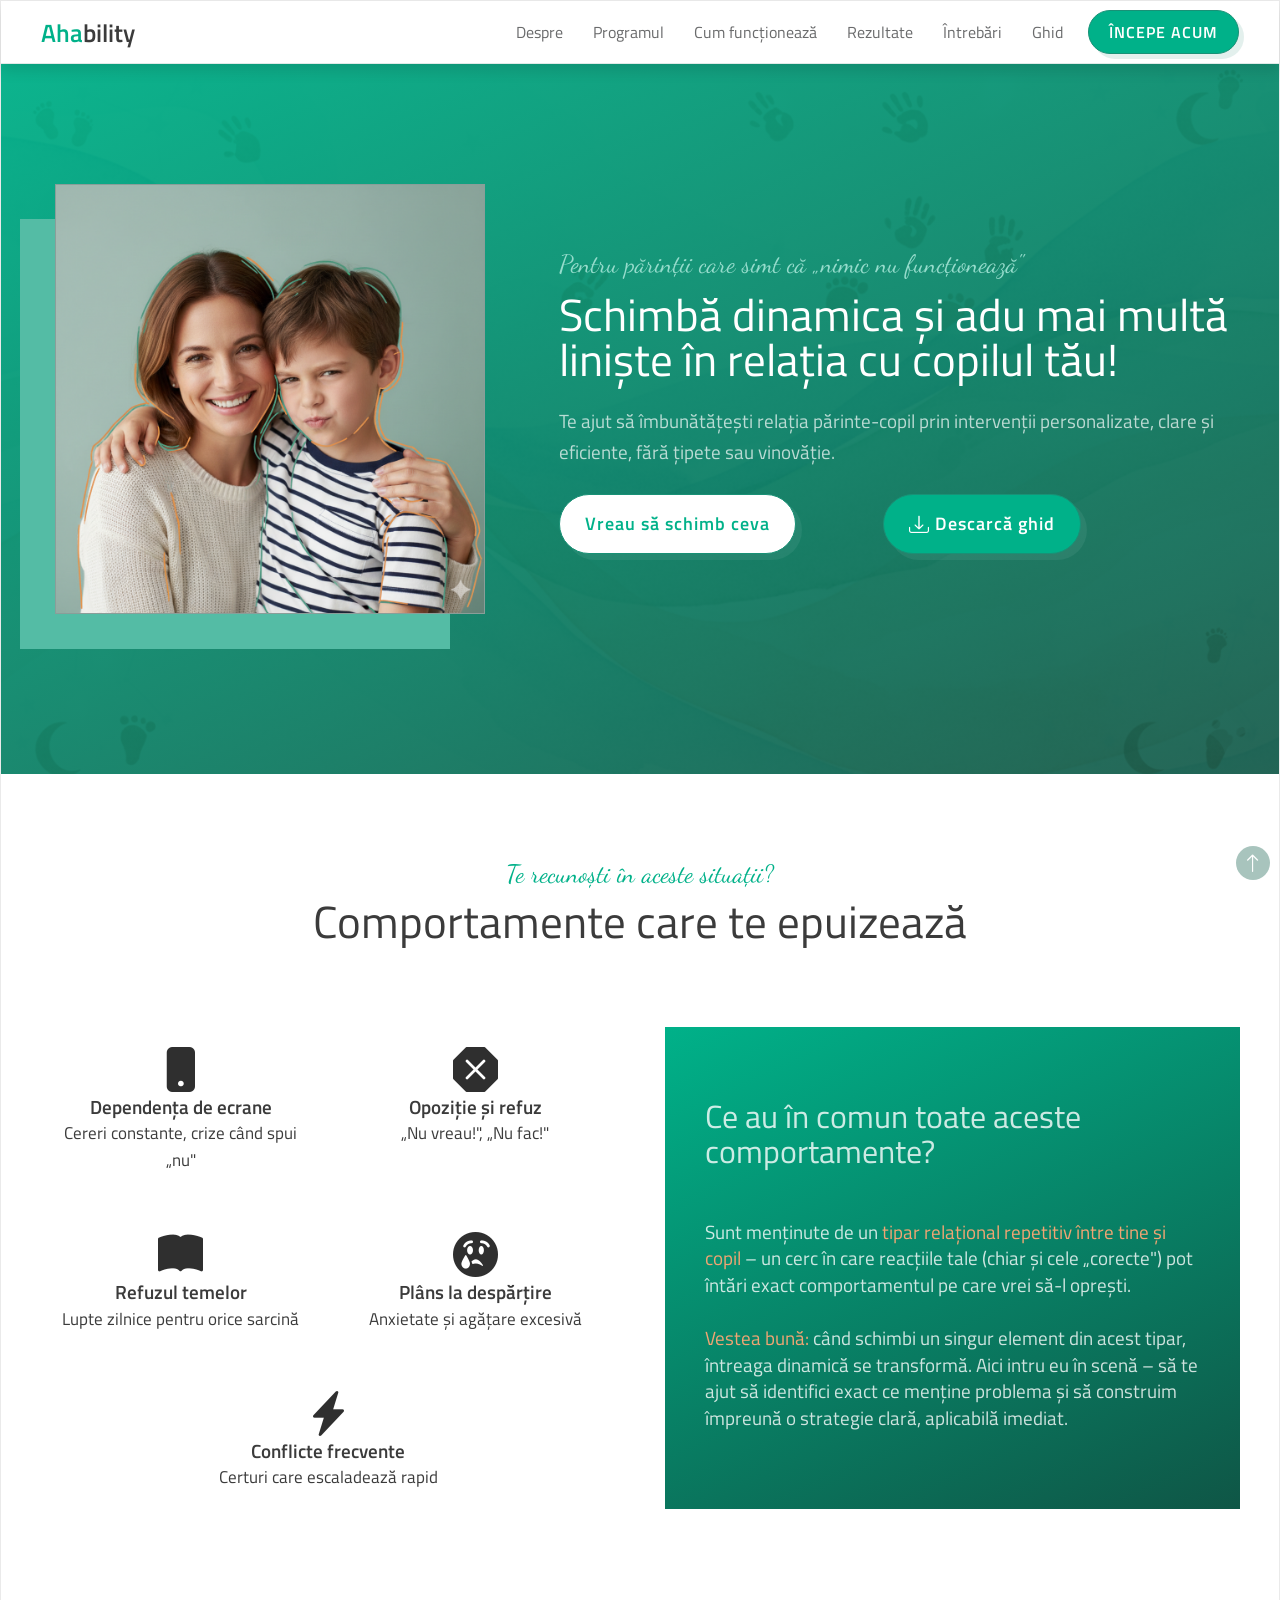
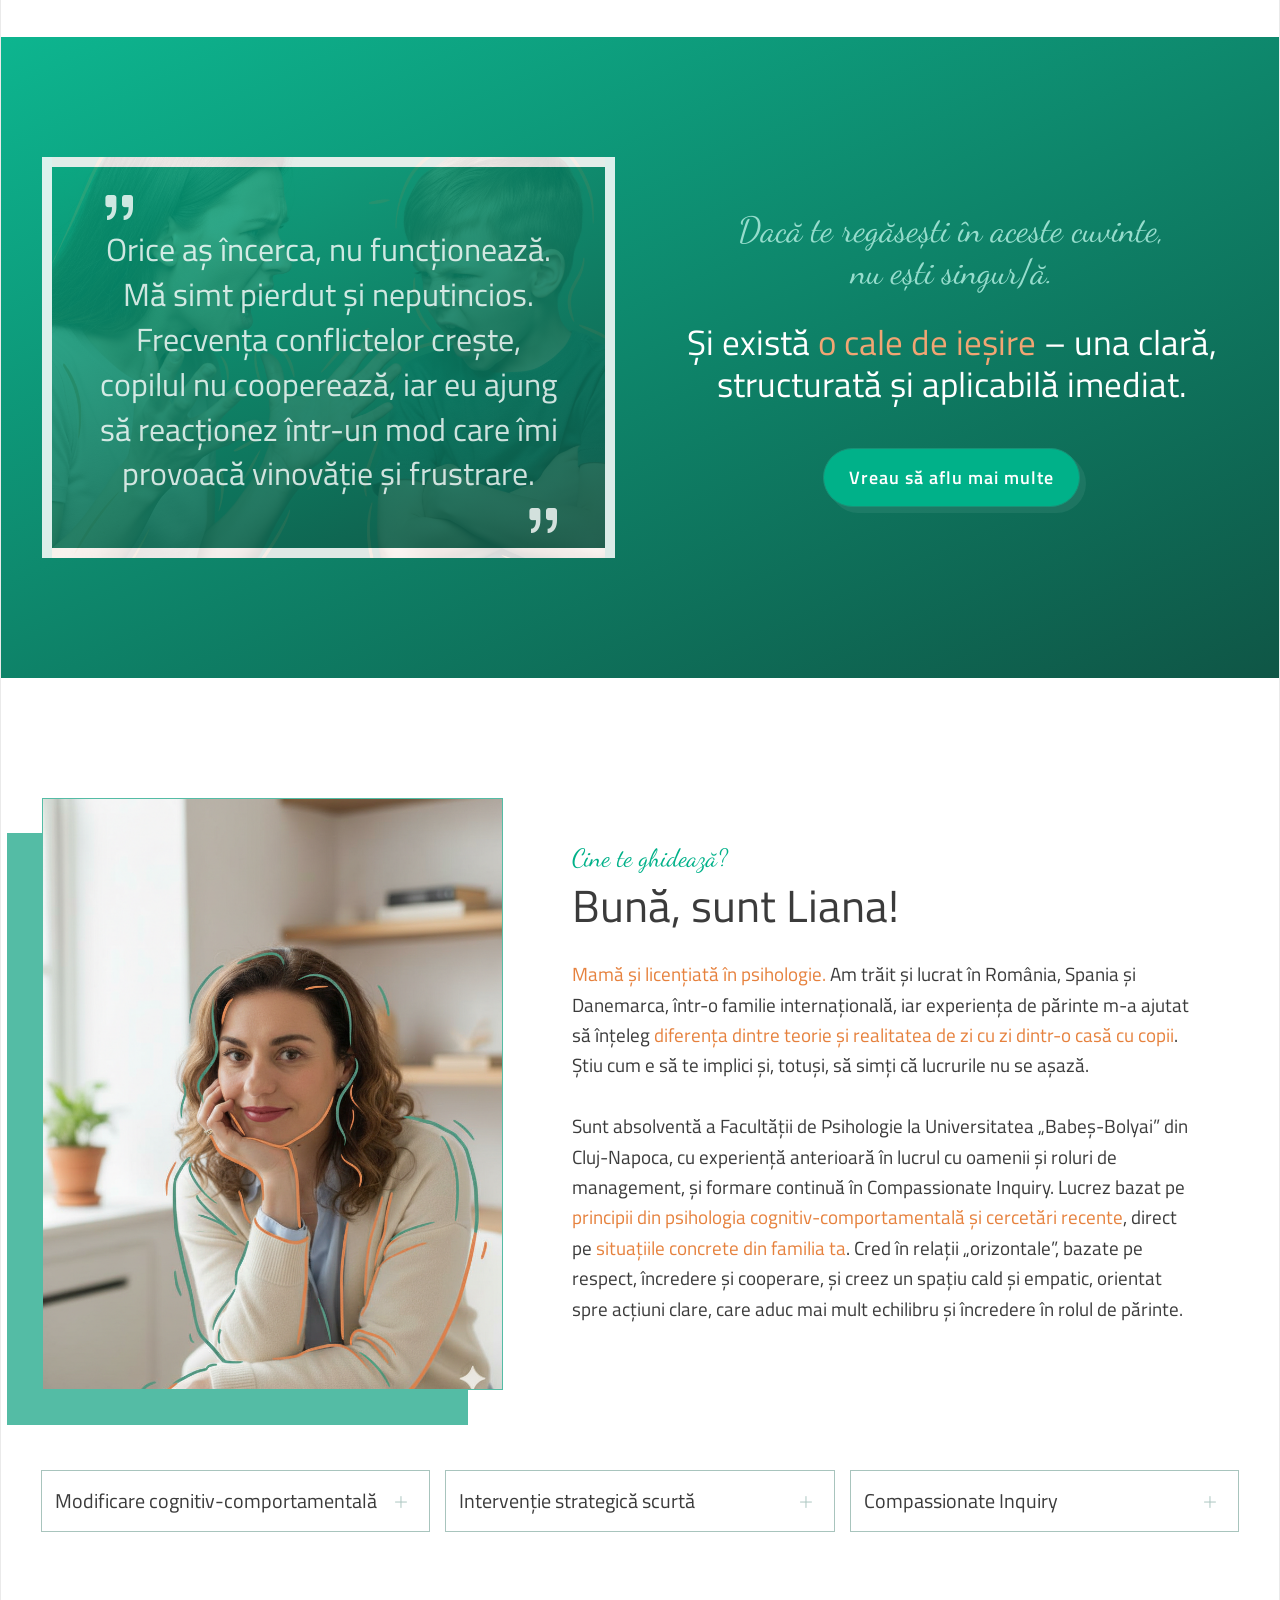
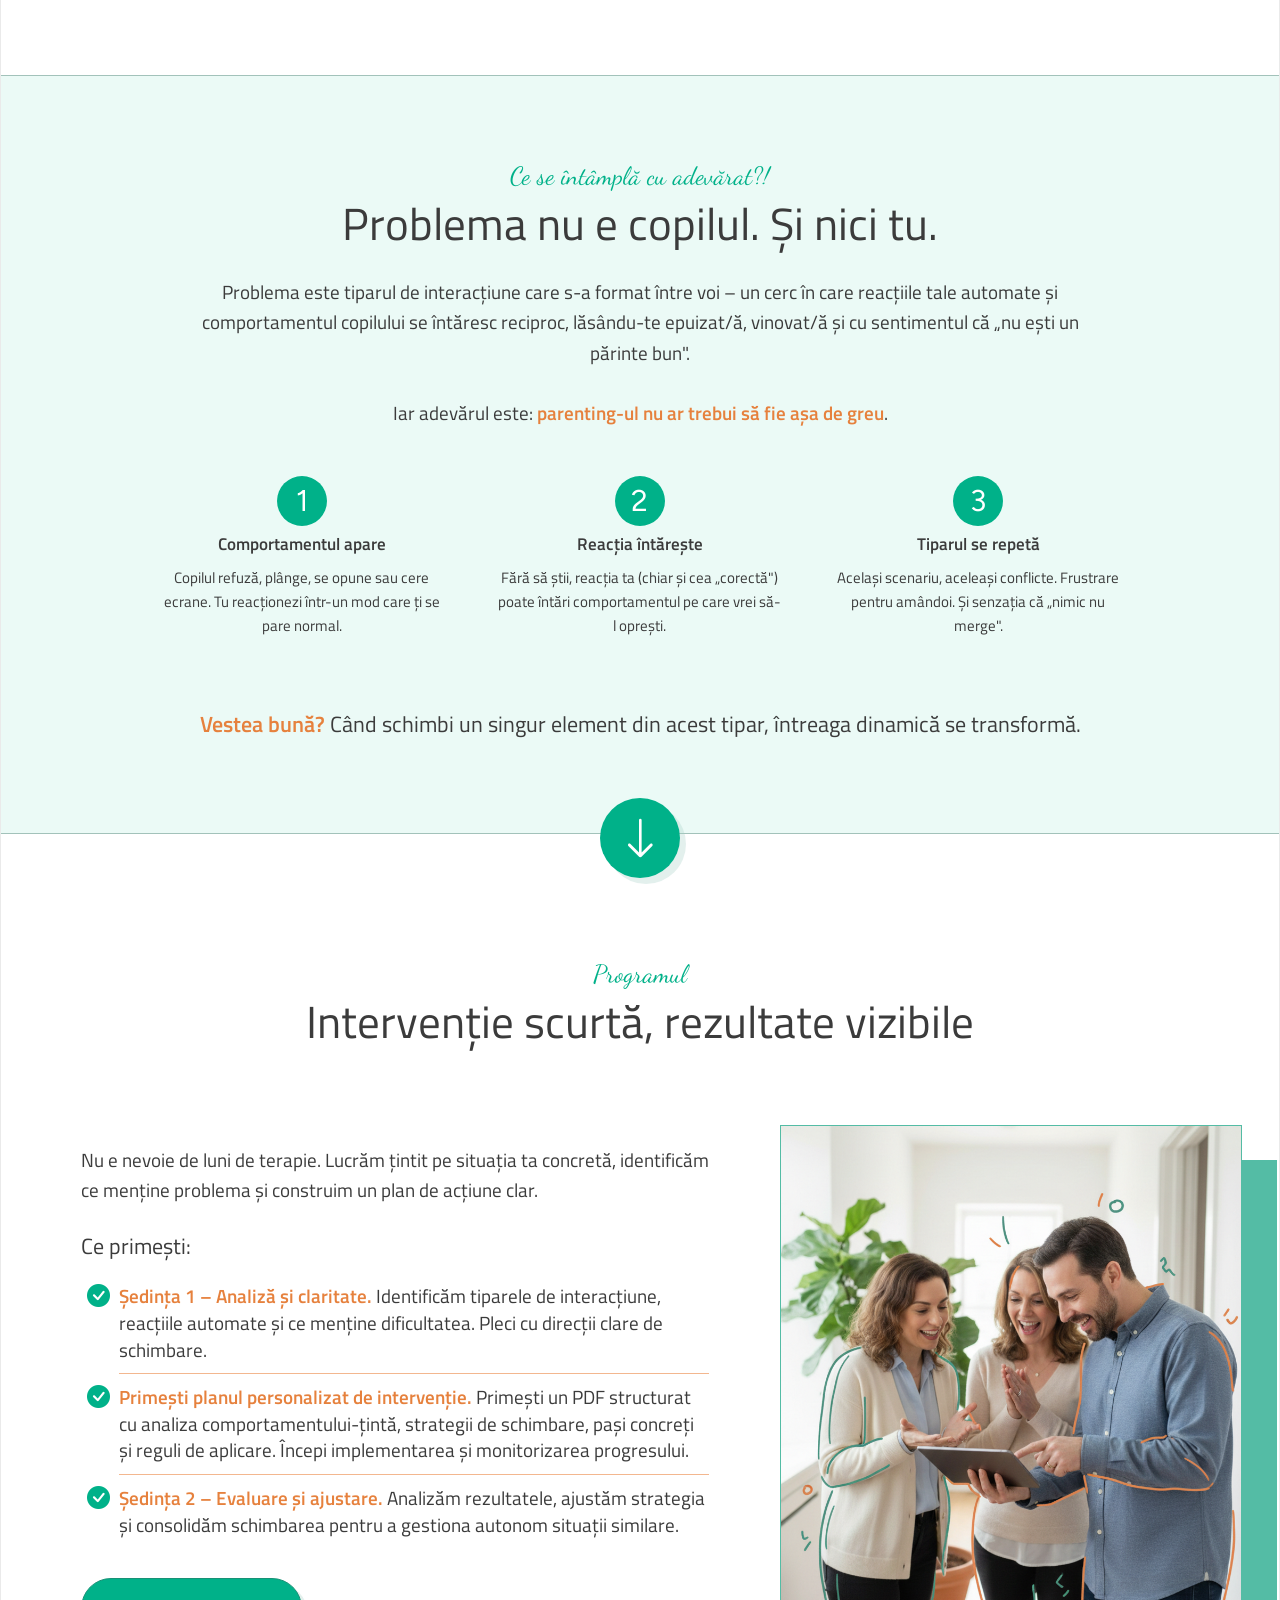
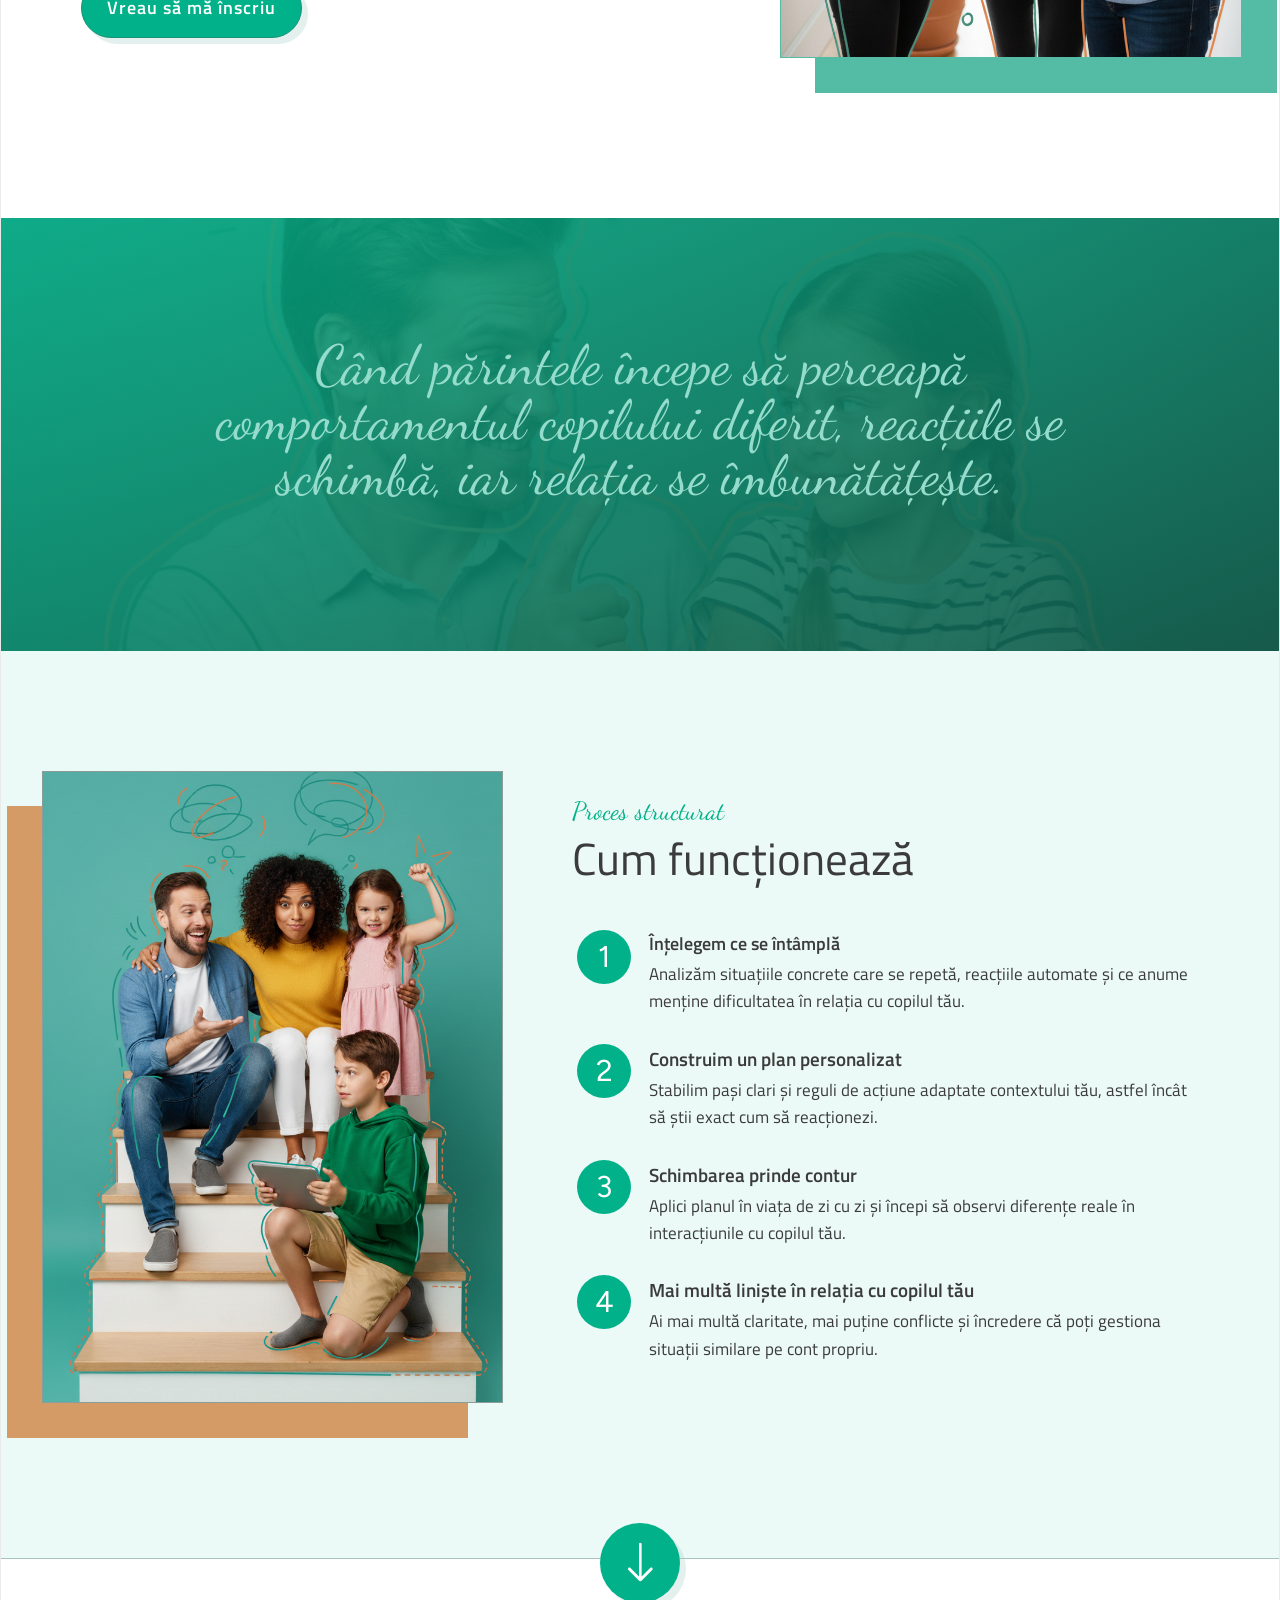
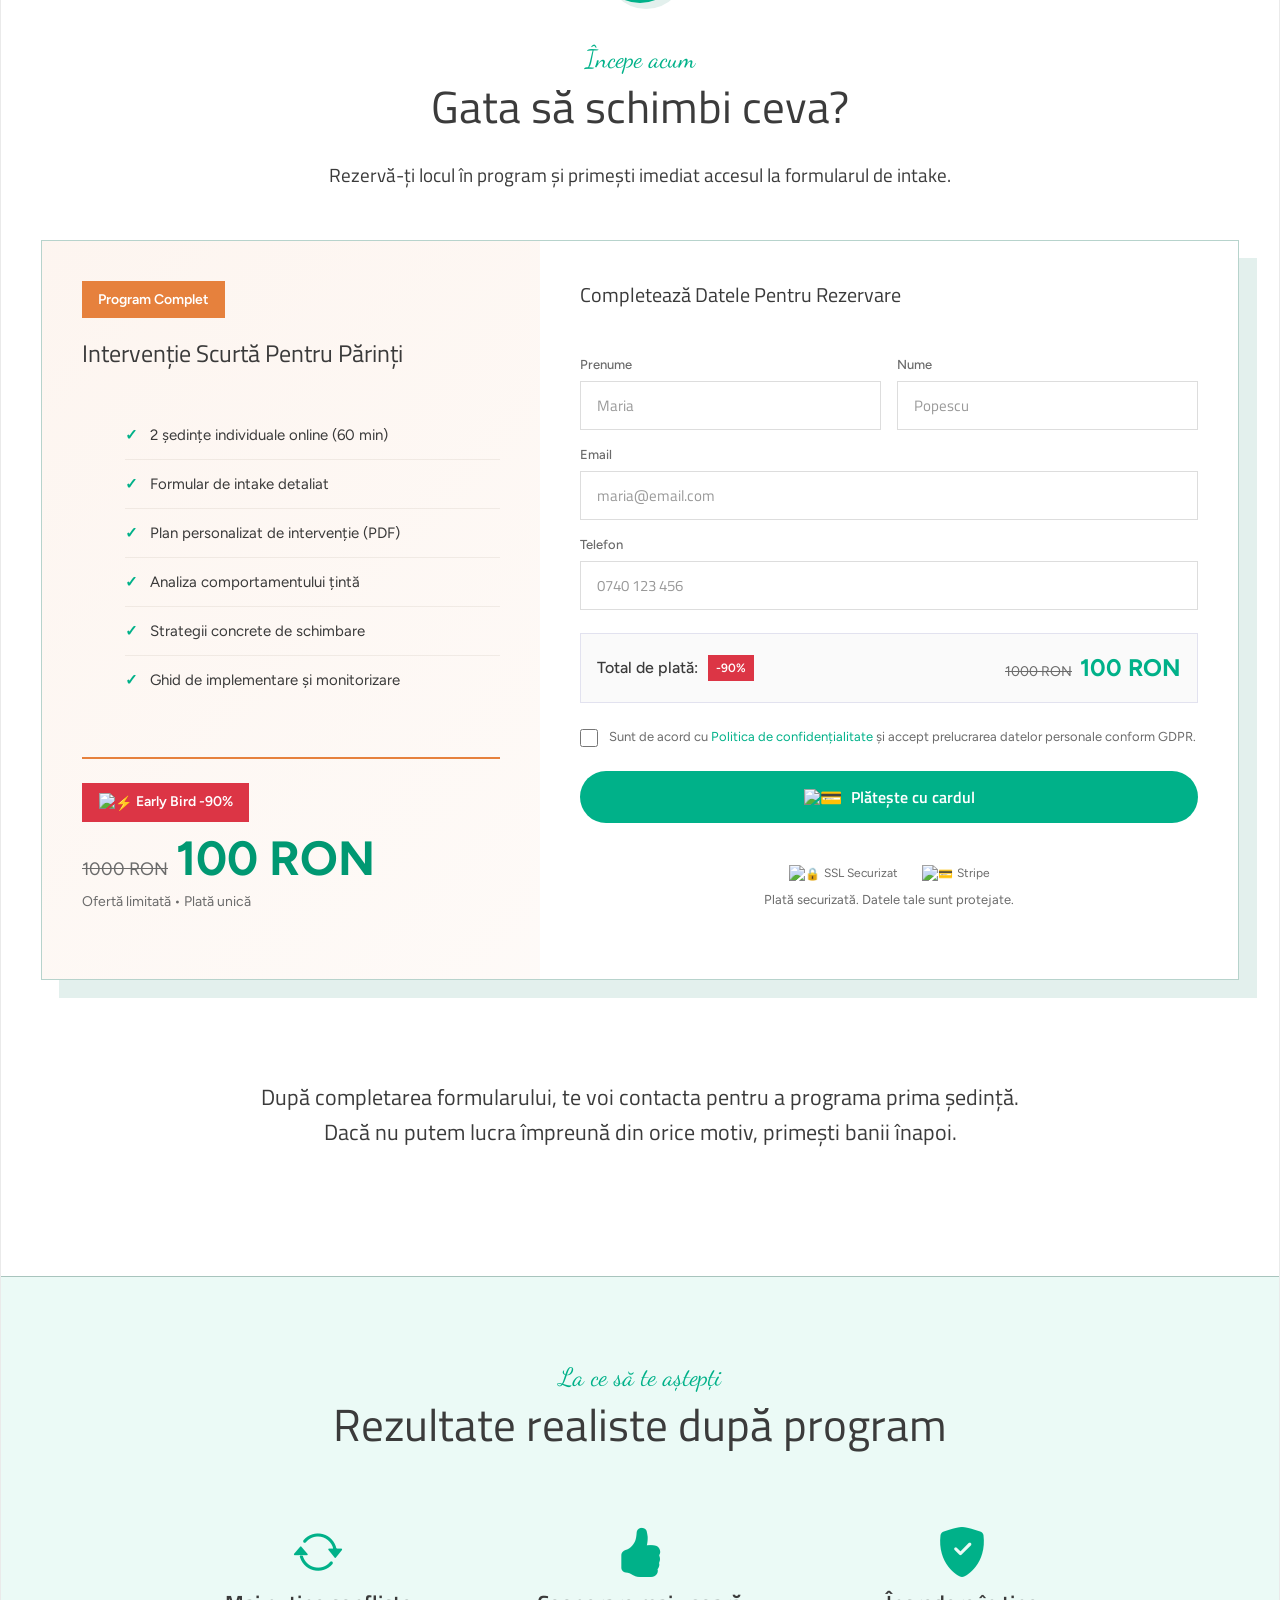
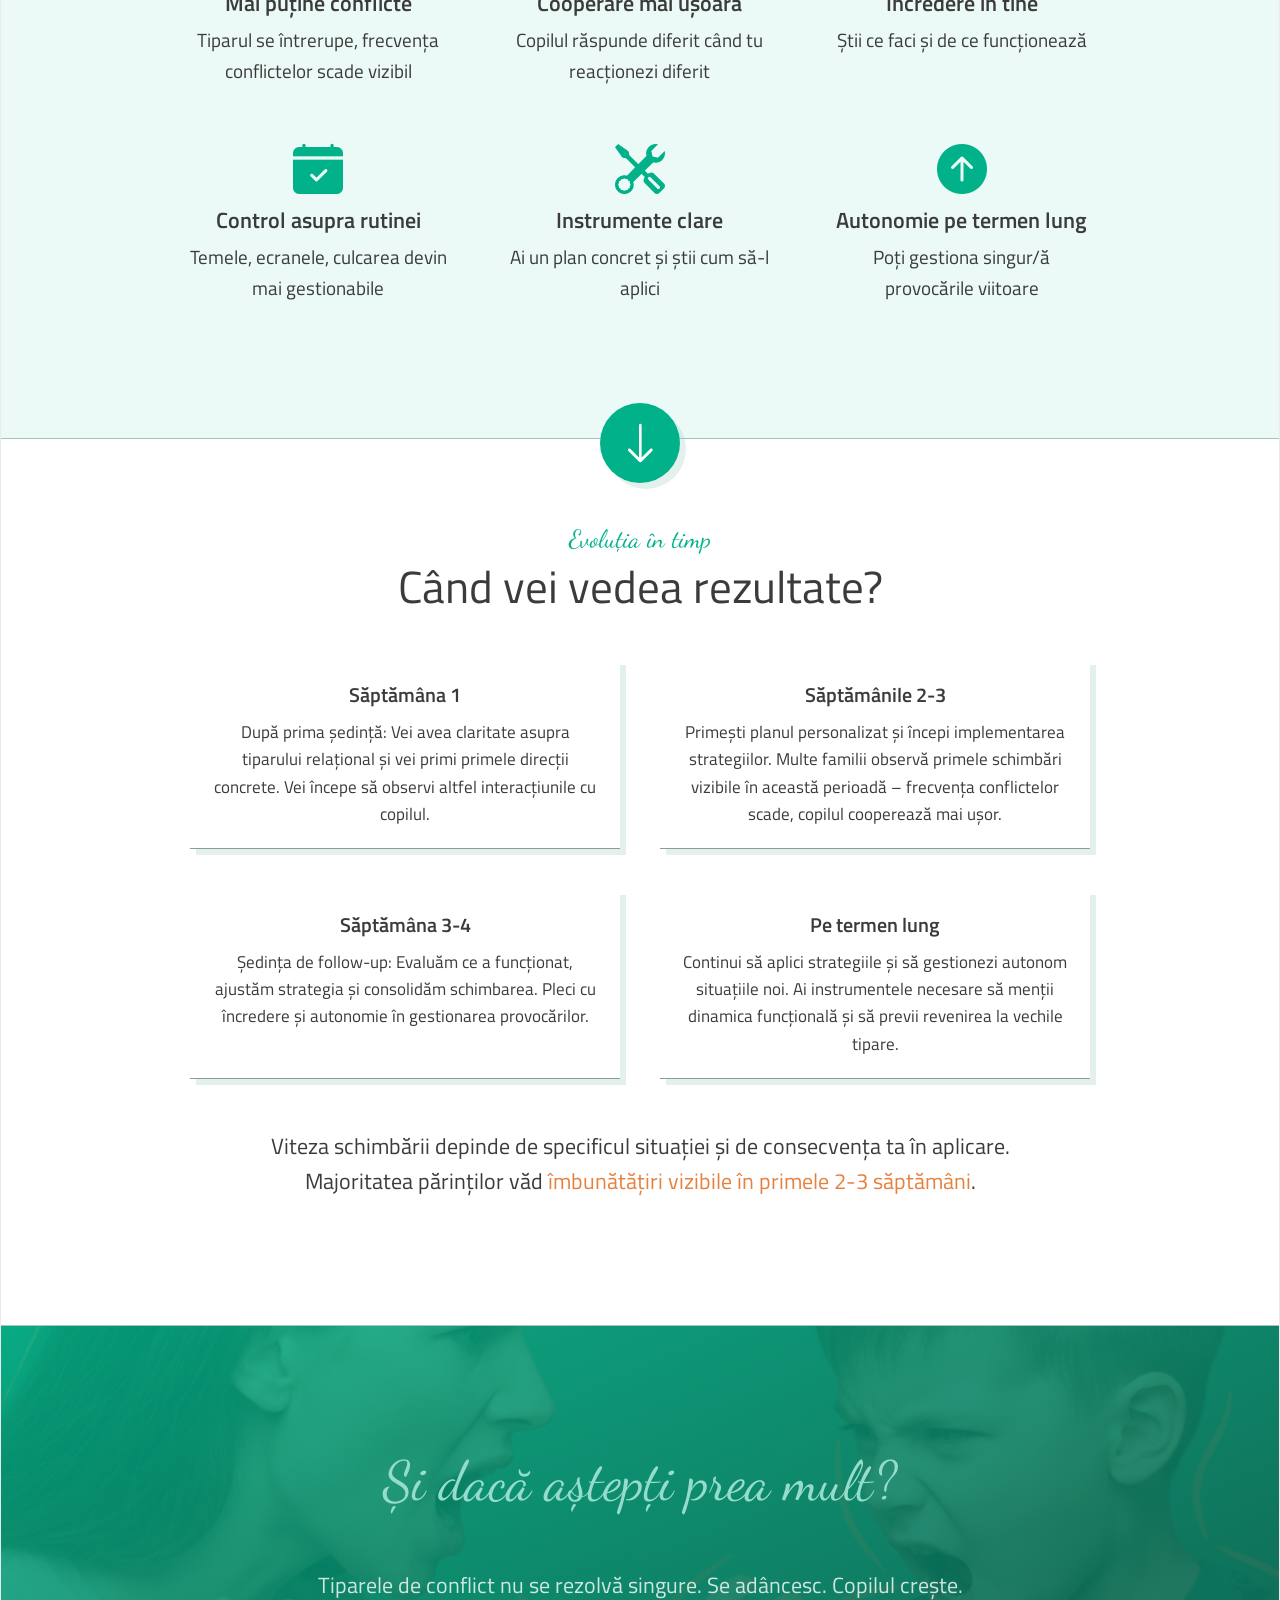
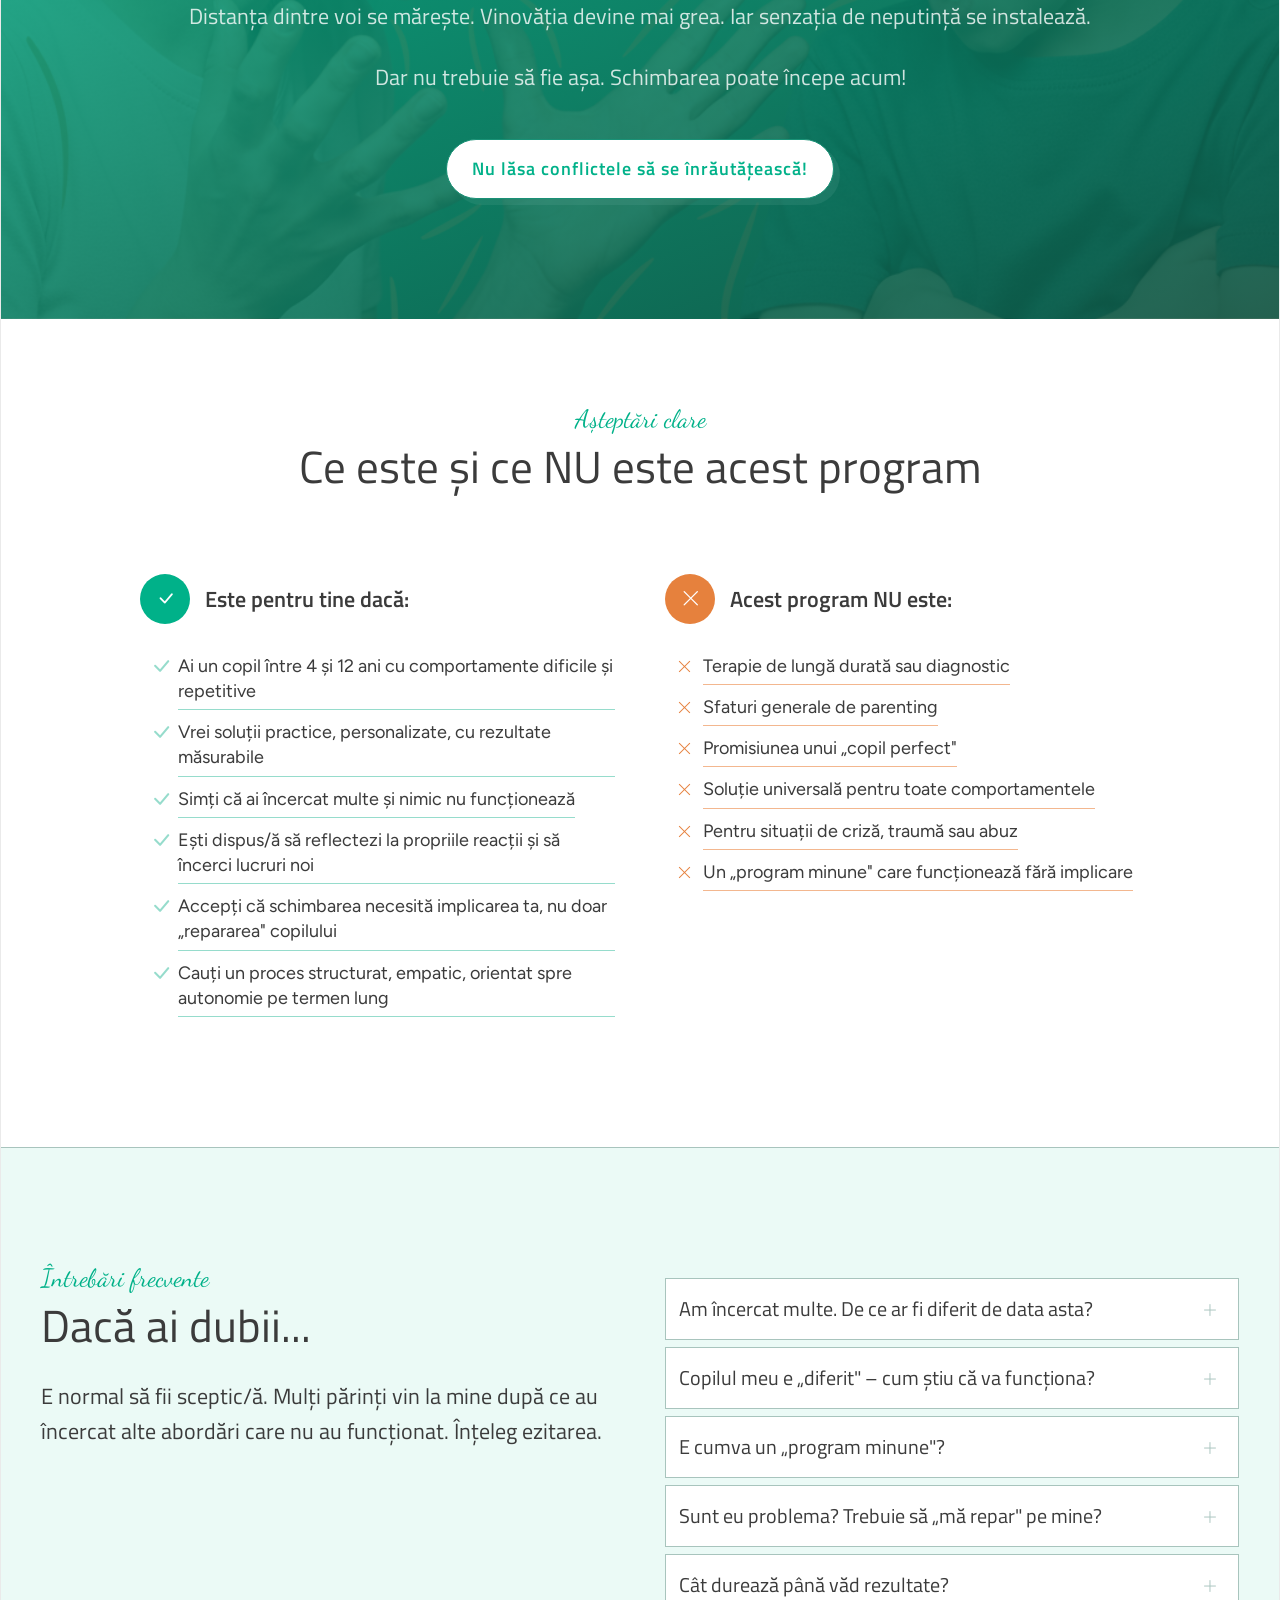
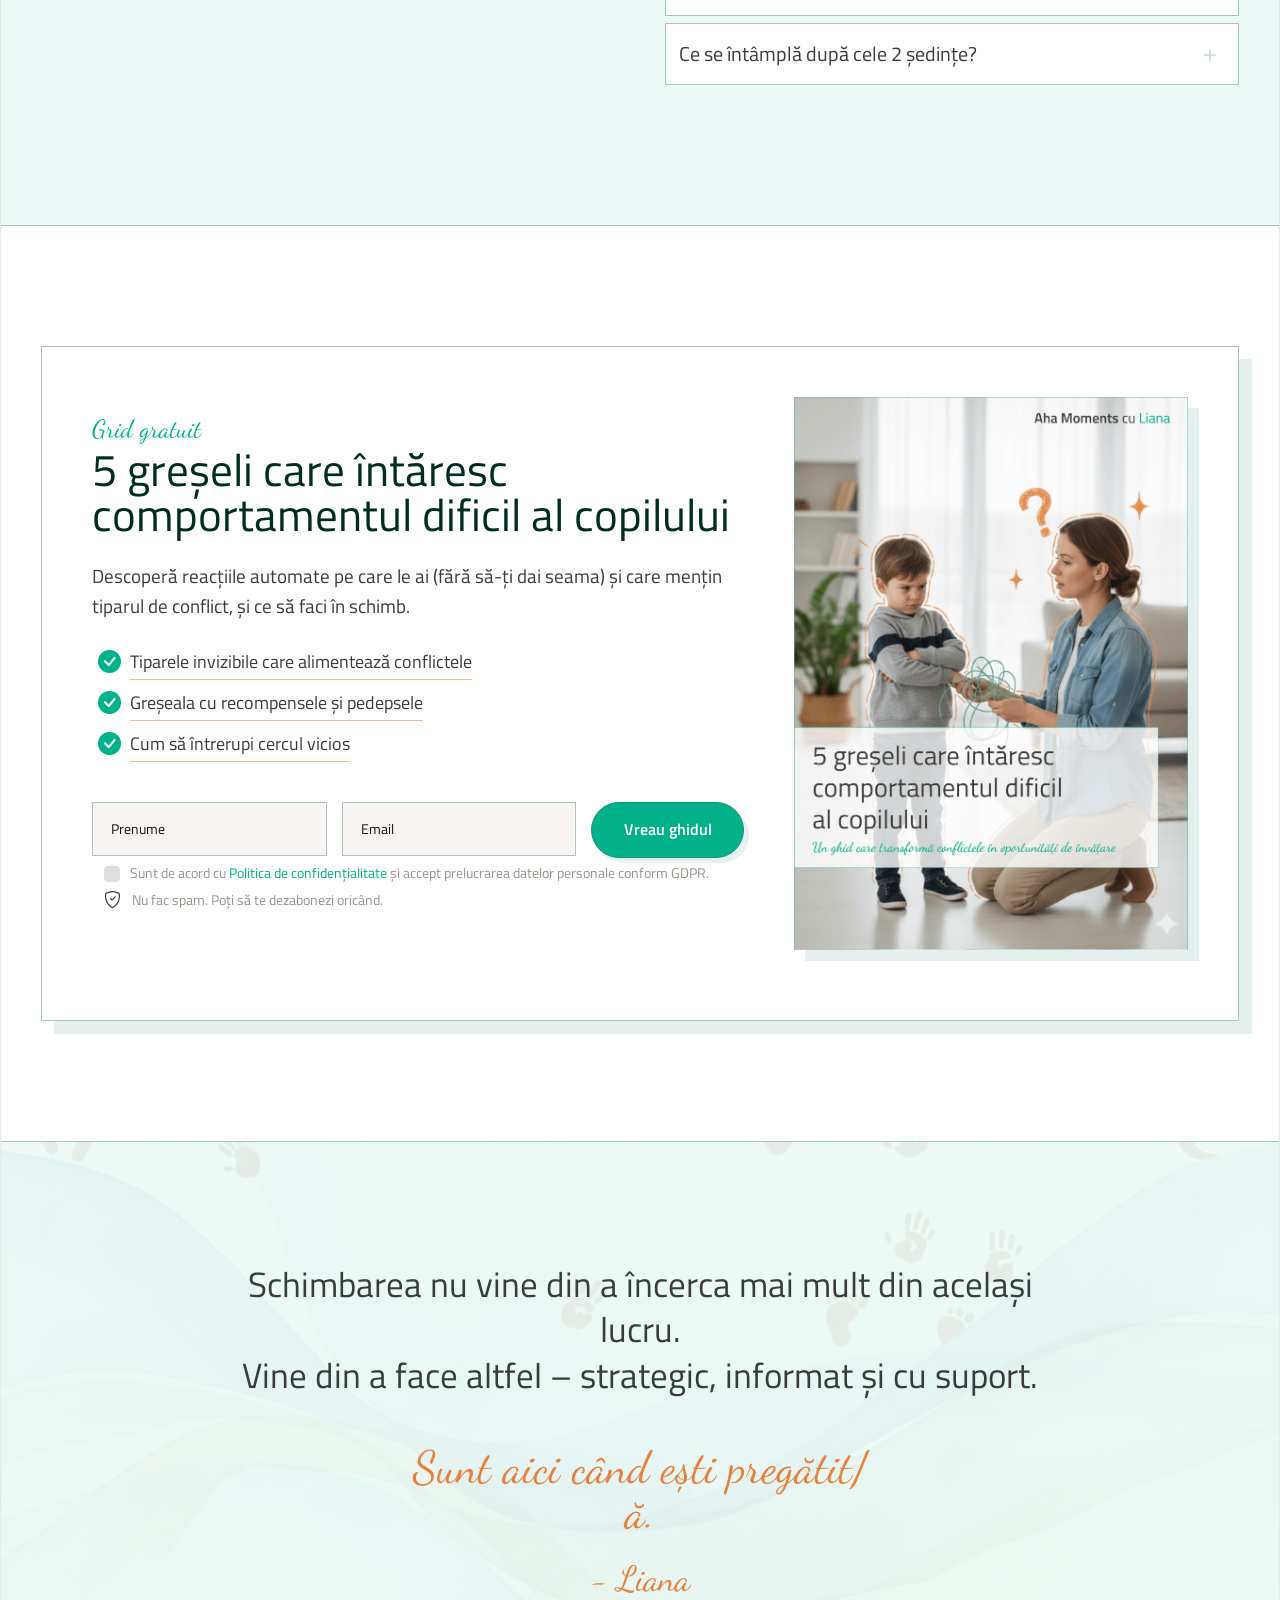
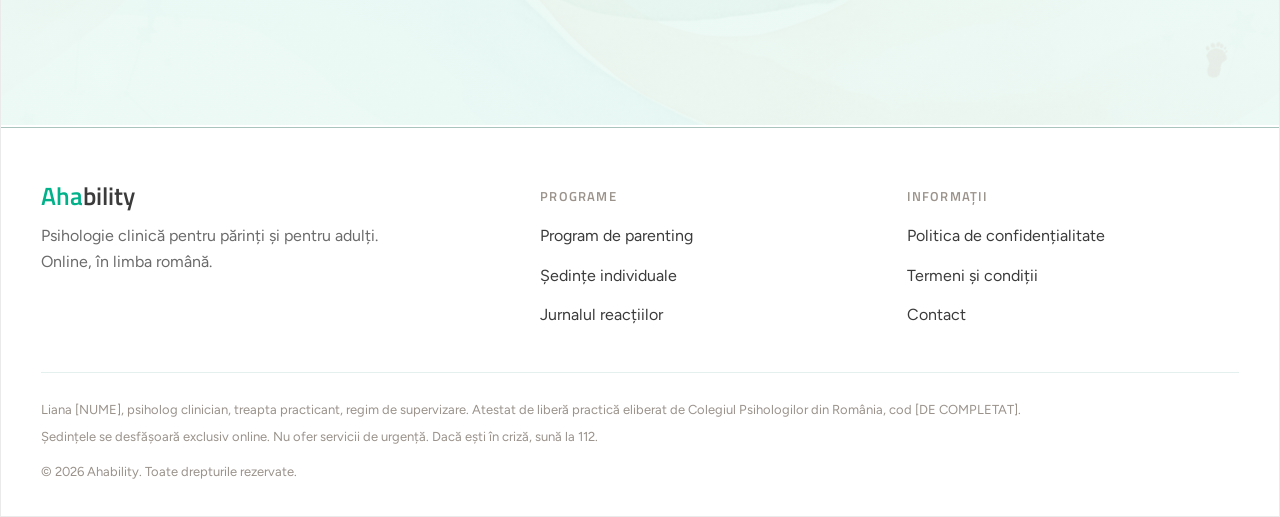
==== index.html @ 39709ebc "Add both Ahability landing pages index.html reproduces the client's Thrive Architect parenting page " ====
<!doctype html>
<html lang="ro">
<head>
<meta charset="UTF-8">
<meta name="viewport" content="width=device-width, initial-scale=1">
<title>Ahability &ndash; Landing page v2</title>

<link rel="preconnect" href="https://fonts.googleapis.com">
<link rel="preconnect" href="https://fonts.gstatic.com" crossorigin>
<link href="https://fonts.googleapis.com/css2?family=Dancing+Script:wght@400;600;700&family=Titillium+Web:ital,wght@0,400;0,600;0,700;1,400&family=Figtree:ital,wght@0,400;0,500;0,600;0,700;1,400&display=swap" rel="stylesheet">

<link href="https://cdn.jsdelivr.net/npm/bootstrap@5.3.3/dist/css/bootstrap.min.css" rel="stylesheet">
<link rel="stylesheet" href="https://cdn.jsdelivr.net/npm/bootstrap-icons@1.11.3/font/bootstrap-icons.min.css">

<link rel="stylesheet" href="style.css">
</head>
<body id="top">

<!-- ================= NAVBAR ================= -->
<nav class="navbar navbar-expand-lg site-navbar sticky-top">
  <div class="container">
    <span class="navbar-brand logo">Aha<span>bility</span></span>
    <button class="navbar-toggler" type="button" data-bs-toggle="collapse" data-bs-target="#mainNav" aria-label="Meniu">
      <span class="toggler-box"><i class="bi bi-list"></i><i class="bi bi-x-lg"></i></span>
    </button>
    <div class="collapse navbar-collapse" id="mainNav">
      <ul class="navbar-nav ms-auto">
        <li class="nav-item"><a class="nav-link" href="#despre">Despre</a></li>
        <li class="nav-item"><a class="nav-link" href="#programul">Programul</a></li>
        <li class="nav-item"><a class="nav-link" href="#cum-functioneaza">Cum func&#539;ioneaz&#259;</a></li>
        <li class="nav-item"><a class="nav-link" href="#rezultate">Rezultate</a></li>
        <li class="nav-item"><a class="nav-link" href="#intrebari">&Icirc;ntreb&#259;ri</a></li>
        <li class="nav-item"><a class="nav-link" href="#ghid">Ghid</a></li>
        <li class="nav-item nav-item-cta"><a class="nav-link" href="#pret">&Icirc;ncepe acum</a></li>
      </ul>
    </div>
  </div>
</nav>

<!-- ================= 0 · HERO ================= -->
<header class="sec sec-0 section-gradient-photo" id="hero" style="--bg-photo:url(images/hero-bg-texture.png)">
  <div class="container">
    <div class="g-row g-hero">
      <div class="hero-img-col">
        <div class="frame-wrap">
          <img src="images/hero.png" alt="O mam&#259; &#537;i fiul ei z&acirc;mbind &icirc;mpreun&#259;" class="frame-image" loading="lazy">
        </div>
      </div>
      <div class="hero-text-col">
        <p class="eyebrow eyebrow-light">Pentru p&#259;rin&#539;ii care simt c&#259; &bdquo;nimic nu func&#539;ioneaz&#259;&quot;</p>
        <h1 class="hero-title">Schimb&#259; dinamica &#537;i adu mai mult&#259; lini&#537;te &icirc;n rela&#539;ia cu copilul t&#259;u!</h1>
        <div class="hero-img-inline">
          <div class="frame-wrap">
            <img src="images/hero.png" alt="" class="frame-image" loading="lazy">
          </div>
        </div>
        <p class="hero-lead">Te ajut s&#259; &icirc;mbun&#259;t&#259;&#539;e&#537;ti rela&#539;ia p&#259;rinte-copil prin interven&#539;ii personalizate, clare &#537;i eficiente, f&#259;r&#259; &#539;ipete sau vinov&#259;&#539;ie.</p>
        <div class="hero-btn-group">
          <a href="#pret" class="btn-pill btn-white-pill">Vreau s&#259; schimb ceva</a>
          <a href="#ghid" class="btn-pill btn-teal-solid"><i class="bi bi-download"></i>Descarc&#259; ghid</a>
        </div>
      </div>
    </div>
  </div>
</header>

<a href="#top" class="back-to-top"><i class="bi bi-arrow-up"></i></a>

<!-- ================= 1 · PROBLEM RECOGNITION ================= -->
<section class="sec sec-1 bg-white">
  <div class="container text-center">
    <p class="eyebrow">Te recuno&#537;ti &icirc;n aceste situa&#539;ii?</p>
    <h2 class="section-title">Comportamente care te epuizeaz&#259;</h2>
  </div>
  <div class="container">
    <div class="g-row g-5050 behavior-row">
      <div class="behavior-grid">
        <div class="behavior-cell">
          <i class="bi bi-phone-fill behavior-icon"></i>
          <p class="behavior-title">Dependen&#539;a de ecrane</p>
          <p class="behavior-text">Cereri constante, crize c&acirc;nd spui &bdquo;nu&quot;</p>
        </div>
        <div class="behavior-cell">
          <i class="bi bi-x-octagon-fill behavior-icon"></i>
          <p class="behavior-title">Opozi&#539;ie &#537;i refuz</p>
          <p class="behavior-text">&bdquo;Nu vreau!&quot;, &bdquo;Nu fac!&quot;</p>
        </div>
        <div class="behavior-cell">
          <i class="bi bi-book-fill behavior-icon"></i>
          <p class="behavior-title">Refuzul temelor</p>
          <p class="behavior-text">Lupte zilnice pentru orice sarcin&#259;</p>
        </div>
        <div class="behavior-cell">
          <i class="bi bi-emoji-tear-fill behavior-icon"></i>
          <p class="behavior-title">Pl&acirc;ns la desp&#259;r&#539;ire</p>
          <p class="behavior-text">Anxietate &#537;i ag&#259;&#539;are excesiv&#259;</p>
        </div>
        <div class="behavior-cell behavior-cell-wide">
          <i class="bi bi-lightning-charge-fill behavior-icon"></i>
          <p class="behavior-title">Conflicte frecvente</p>
          <p class="behavior-text">Certuri care escaladeaz&#259; rapid</p>
        </div>
      </div>
      <div>
        <div class="dark-card"><div class="dark-card-inner">
          <h3 class="dark-card-title">Ce au &icirc;n comun toate aceste comportamente?</h3>
          <p class="dark-card-text"><br>Sunt men&#539;inute de un <span class="hl-orange">tipar rela&#539;ional repetitiv &icirc;ntre tine &#537;i copil</span> &ndash; un cerc &icirc;n care reac&#539;iile tale (chiar &#537;i cele &bdquo;corecte&quot;) pot &icirc;nt&#259;ri exact comportamentul pe care vrei s&#259;-l opre&#537;ti.<br><br><span class="hl-orange">Vestea bun&#259;:</span> c&acirc;nd schimbi un singur element din acest tipar, &icirc;ntreaga dinamic&#259; se transform&#259;. Aici intru eu &icirc;n scen&#259; &ndash; s&#259; te ajut s&#259; identifici exact ce men&#539;ine problema &#537;i s&#259; construim &icirc;mpreun&#259; o strategie clar&#259;, aplicabil&#259; imediat.</p>
        </div></div>
      </div>
    </div>
  </div>
</section>

<!-- ================= 2 · QUOTE BANNER ================= -->
<section class="sec sec-2 section-gradient">
  <div class="container">
    <div class="g-row g-5050">
      <div>
        <div class="quote-box" style="--bg-photo:url(images/hero-4.png)">
          <div class="quote-mark quote-mark-top"><i class="bi bi-quote"></i></div>
          <h3 class="quote-box-text">Orice a&#537; &icirc;ncerca, nu func&#539;ioneaz&#259;. M&#259; simt pierdut &#537;i neputincios. Frecven&#539;a conflictelor cre&#537;te, copilul nu coopereaz&#259;, iar eu ajung s&#259; reac&#539;ionez &icirc;ntr-un mod care &icirc;mi provoac&#259; vinov&#259;&#539;ie &#537;i frustrare.</h3>
          <div class="quote-mark quote-mark-bottom"><i class="bi bi-quote"></i></div>
        </div>
      </div>
      <div class="text-center">
        <p class="script-lg">Dac&#259; te reg&#259;se&#537;ti &icirc;n aceste cuvinte, <br>nu e&#537;ti singur/&#259;.</p>
        <h1 class="banner-title">&#536;i exist&#259; <span class="hl-orange">o cale de ie&#537;ire</span> &ndash; una clar&#259;, structurat&#259; &#537;i aplicabil&#259; imediat.</h1>
        <a href="#programul" class="btn-pill btn-teal-solid">Vreau s&#259; aflu mai multe</a>
      </div>
    </div>
  </div>
</section>

<!-- ================= 3 · ABOUT LIANA ================= -->
<section class="sec sec-3 bg-white" id="despre">
  <div class="container">
    <div class="g-row g-media">
      <div>
        <div class="media-frame media-frame-liana" style="--media:url(images/liana-portret.png)" role="img" aria-label="Liana, psiholog"></div>
      </div>
      <div class="media-copy">
        <p class="eyebrow">Cine te ghideaz&#259;?</p>
        <h2 class="section-title">Bun&#259;, sunt Liana!</h2>
        <p class="body-text"><span class="hl-orange-solid">Mam&#259; &#537;i licen&#539;iat&#259; &icirc;n psihologie.</span> Am tr&#259;it &#537;i lucrat &icirc;n Rom&acirc;nia, Spania &#537;i Danemarca, &icirc;ntr-o familie interna&#539;ional&#259;, iar experien&#539;a de p&#259;rinte m-a ajutat s&#259; &icirc;n&#539;eleg <span class="hl-orange-solid">diferen&#539;a dintre teorie &#537;i realitatea de zi cu zi dintr-o cas&#259; cu copii</span>. &#536;tiu cum e s&#259; te implici &#537;i, totu&#537;i, s&#259; sim&#539;i c&#259; lucrurile nu se a&#537;az&#259;.<br><br>Sunt absolvent&#259; a Facult&#259;&#539;ii de Psihologie la Universitatea &bdquo;Babe&#537;-Bolyai&rdquo; din Cluj-Napoca, cu experien&#539;&#259; anterioar&#259; &icirc;n lucrul cu oamenii &#537;i roluri de management, &#537;i formare continu&#259; &icirc;n Compassionate Inquiry. Lucrez bazat pe <span class="hl-orange-solid">principii din psihologia cognitiv-comportamental&#259; &#537;i cercet&#259;ri recente</span>, direct pe <span class="hl-orange-solid">situa&#539;iile concrete din familia ta</span>. Cred &icirc;n rela&#539;ii &bdquo;orizontale&rdquo;, bazate pe respect, &icirc;ncredere &#537;i cooperare, &#537;i creez un spa&#539;iu cald &#537;i empatic, orientat spre ac&#539;iuni clare, care aduc mai mult echilibru &#537;i &icirc;ncredere &icirc;n rolul de p&#259;rinte.</p>
      </div>
    </div>

    <div class="method-row">
      <div class="accordion faq-accordion" id="methodAccordion1">
        <div class="accordion-item">
          <h4 class="accordion-header">
            <button class="accordion-button collapsed" type="button" data-bs-toggle="collapse" data-bs-target="#m1">Modificare cognitiv-comportamental&#259;</button>
          </h4>
          <div id="m1" class="accordion-collapse collapse" data-bs-parent="#methodAccordion1">
            <div class="accordion-body">
              <p>Tehnici concrete &#537;i observabile: analiz&#259; func&#539;ional&#259;, shaping, prompting, &icirc;nt&#259;rire diferen&#539;iat&#259;, gestionarea consecin&#539;elor.<br><br><strong>Ce aduce: Strategii aplicabile imediat, rezultate m&#259;surabile, schimbare vizibil&#259; &icirc;n comportament.</strong></p>
            </div>
          </div>
        </div>
      </div>
      <div class="accordion faq-accordion" id="methodAccordion2">
        <div class="accordion-item">
          <h4 class="accordion-header">
            <button class="accordion-button collapsed" type="button" data-bs-toggle="collapse" data-bs-target="#m2">Interven&#539;ie strategic&#259; scurt&#259;</button>
          </h4>
          <div id="m2" class="accordion-collapse collapse" data-bs-parent="#methodAccordion2">
            <div class="accordion-body">
              <p>Logica schimb&#259;rii rapide: &icirc;ntreruperea patternurilor disfunc&#539;ionale, redefinirea problemei, calibrare precis&#259;.<br><br><strong>Ce aduce: Eficien&#539;&#259; &icirc;n timp, focus pe solu&#539;ii, evitarea rezisten&#539;ei la schimbare.</strong></p>
            </div>
          </div>
        </div>
      </div>
      <div class="accordion faq-accordion" id="methodAccordion3">
        <div class="accordion-item">
          <h4 class="accordion-header">
            <button class="accordion-button collapsed" type="button" data-bs-toggle="collapse" data-bs-target="#m3">Compassionate Inquiry</button>
          </h4>
          <div id="m3" class="accordion-collapse collapse" data-bs-parent="#methodAccordion3">
            <div class="accordion-body">
              <p>Prezen&#539;&#259; autentic&#259;, claritate, absen&#539;a judec&#259;&#539;ii, aten&#539;ie la emo&#539;iile &#537;i sensurile din spatele reac&#539;iilor.<br><br><strong>Ce aduce: Spa&#539;iu sigur pentru schimbare, flexibilitate psihologic&#259;, &icirc;n&#539;elegere profund&#259;.</strong></p>
            </div>
          </div>
        </div>
      </div>
    </div>
  </div>
</section>

<!-- ================= 4 · WHAT'S REALLY HAPPENING ================= -->
<section class="sec sec-4 bg-mint">
  <div class="container text-center">
    <p class="eyebrow">Ce se &icirc;nt&acirc;mpl&#259; cu adev&#259;rat?!</p>
    <h2 class="section-title">Problema nu e copilul. &#536;i nici tu.</h2>
    <p class="body-text mint-lead">Problema este tiparul de interac&#539;iune care s-a format &icirc;ntre voi &ndash; un cerc &icirc;n care reac&#539;iile tale automate &#537;i comportamentul copilului se &icirc;nt&#259;resc reciproc, l&#259;s&acirc;ndu-te epuizat/&#259;, vinovat/&#259; &#537;i cu sentimentul c&#259; &bdquo;nu e&#537;ti un p&#259;rinte bun&quot;.<br><br>Iar adev&#259;rul este: <span class="hl-orange-bold">parenting-ul nu ar trebui s&#259; fie a&#537;a de greu</span>.</p>

    <div class="cycle-row">
      <div class="cycle-cell">
        <div class="num-circle">1</div>
        <p class="cycle-title">Comportamentul apare</p>
        <p class="cycle-text">Copilul refuz&#259;, pl&acirc;nge, se opune sau cere ecrane. Tu reac&#539;ionezi &icirc;ntr-un mod care &#539;i se pare normal.</p>
      </div>
      <div class="cycle-cell">
        <div class="num-circle">2</div>
        <p class="cycle-title">Reac&#539;ia &icirc;nt&#259;re&#537;te</p>
        <p class="cycle-text">F&#259;r&#259; s&#259; &#537;tii, reac&#539;ia ta (chiar &#537;i cea &bdquo;corect&#259;&quot;) poate &icirc;nt&#259;ri comportamentul pe care vrei s&#259;-l opre&#537;ti.</p>
      </div>
      <div class="cycle-cell">
        <div class="num-circle">3</div>
        <p class="cycle-title">Tiparul se repet&#259;</p>
        <p class="cycle-text">Acela&#537;i scenariu, acelea&#537;i conflicte. Frustrare pentru am&acirc;ndoi. &#536;i senza&#539;ia c&#259; &bdquo;nimic nu merge&quot;.</p>
      </div>
    </div>

    <p class="cycle-outro"><span class="hl-orange-bold">Vestea bun&#259;?</span> C&acirc;nd schimbi un singur element din acest tipar, &icirc;ntreaga dinamic&#259; se transform&#259;.</p>
    <div class="arrow-wrap"><span class="down-arrow-circle"><i class="bi bi-arrow-down"></i></span></div>
  </div>
</section>

<!-- ================= 5 · PROGRAM ================= -->
<section class="sec sec-5 bg-white" id="programul">
  <div class="container text-center">
    <p class="eyebrow">Programul</p>
    <h2 class="section-title">Interven&#539;ie scurt&#259;, rezultate vizibile</h2>
  </div>
  <div class="container">
    <div class="g-row g-media-rev program-row">
      <div class="media-copy">
        <p class="body-text">Nu e nevoie de luni de terapie. Lucr&#259;m &#539;intit pe situa&#539;ia ta concret&#259;, identific&#259;m ce men&#539;ine problema &#537;i construim un plan de ac&#539;iune clar.</p>
        <h3 class="list-lead">Ce prime&#537;ti:</h3>
        <ul class="check-list">
          <li><span class="li-text"><strong>&#536;edin&#539;a 1 &ndash; Analiz&#259; &#537;i claritate.</strong> Identific&#259;m tiparele de interac&#539;iune, reac&#539;iile automate &#537;i ce men&#539;ine dificultatea. Pleci cu direc&#539;ii clare de schimbare.</span></li>
          <li><span class="li-text"><strong>Prime&#537;ti planul personalizat de interven&#539;ie.</strong> Prime&#537;ti un PDF structurat cu analiza comportamentului-&#539;int&#259;, strategii de schimbare, pa&#537;i concre&#539;i &#537;i reguli de aplicare. &Icirc;ncepi implementarea &#537;i monitorizarea progresului.</span></li>
          <li><span class="li-text"><strong>&#536;edin&#539;a 2 &ndash; Evaluare &#537;i ajustare.</strong> Analiz&#259;m rezultatele, ajust&#259;m strategia &#537;i consolid&#259;m schimbarea pentru a gestiona autonom situa&#539;ii similare.</span></li>
        </ul>
        <a href="#pret" class="btn-pill btn-teal-solid">Vreau s&#259; m&#259; &icirc;nscriu</a>
      </div>
      <div>
        <div class="media-frame media-frame-programul" style="--media:url(images/medalion-programul.png)" role="img" aria-label="P&#259;rin&#539;i mul&#539;umi&#539;i de rezultate"></div>
      </div>
    </div>
  </div>
</section>

<!-- ================= 6 · SCRIPT BANNER ================= -->
<section class="sec sec-6 section-gradient-photo" style="--bg-photo:url(images/section-bg-2.png)">
  <div class="container text-center">
    <p class="script-xl">C&acirc;nd p&#259;rintele &icirc;ncepe s&#259; perceap&#259; comportamentul copilului diferit, reac&#539;iile se schimb&#259;, iar rela&#539;ia se &icirc;mbun&#259;t&#259;&#539;e&#537;te.</p>
  </div>
</section>

<!-- ================= 7 · HOW IT WORKS ================= -->
<section class="sec sec-7 bg-mint" id="cum-functioneaza">
  <div class="container">
    <div class="g-row g-media">
      <div>
        <div class="media-frame media-frame-cumfunc" style="--media:url(images/medalion-cum-functioneaza.png)" role="img" aria-label="Familie pe trepte, simboliz&acirc;nd pa&#537;ii procesului"></div>
      </div>
      <div class="media-copy steps-copy">
        <p class="eyebrow">Proces structurat</p>
        <h2 class="section-title">Cum func&#539;ioneaz&#259;</h2>

        <div class="step-row">
          <div class="num-circle">1</div>
          <div>
            <p class="step-title">&Icirc;n&#539;elegem ce se &icirc;nt&acirc;mpl&#259;</p>
            <p class="step-text">Analiz&#259;m situa&#539;iile concrete care se repet&#259;, reac&#539;iile automate &#537;i ce anume men&#539;ine dificultatea &icirc;n rela&#539;ia cu copilul t&#259;u.</p>
          </div>
        </div>
        <div class="step-row">
          <div class="num-circle">2</div>
          <div>
            <p class="step-title">Construim un plan personalizat</p>
            <p class="step-text">Stabilim pa&#537;i clari &#537;i reguli de ac&#539;iune adaptate contextului t&#259;u, astfel &icirc;nc&acirc;t s&#259; &#537;tii exact cum s&#259; reac&#539;ionezi.</p>
          </div>
        </div>
        <div class="step-row">
          <div class="num-circle">3</div>
          <div>
            <p class="step-title">Schimbarea prinde contur</p>
            <p class="step-text">Aplici planul &icirc;n via&#539;a de zi cu zi &#537;i &icirc;ncepi s&#259; observi diferen&#539;e reale &icirc;n interac&#539;iunile cu copilul t&#259;u.</p>
          </div>
        </div>
        <div class="step-row">
          <div class="num-circle">4</div>
          <div>
            <p class="step-title">Mai mult&#259; lini&#537;te &icirc;n rela&#539;ia cu copilul t&#259;u</p>
            <p class="step-text">Ai mai mult&#259; claritate, mai pu&#539;ine conflicte &#537;i &icirc;ncredere c&#259; po&#539;i gestiona situa&#539;ii similare pe cont propriu.</p>
          </div>
        </div>
      </div>
    </div>
    <div class="arrow-wrap text-center"><span class="down-arrow-circle"><i class="bi bi-arrow-down"></i></span></div>
  </div>
</section>

<!-- ================= 8 · PRICING / CHECKOUT ================= -->
<section class="sec sec-8 bg-white" id="pret">
  <div class="container text-center">
    <p class="eyebrow">&Icirc;ncepe acum</p>
    <h2 class="section-title">Gata s&#259; schimbi ceva?</h2>
    <p class="body-text">Rezerv&#259;-&#539;i locul &icirc;n program &#537;i prime&#537;ti imediat accesul la formularul de intake.</p>
  </div>

  <div class="container">
    <div class="pricing-card">
      <div class="pricing-grid">
        <div class="pricing-left">
          <div class="price-badge-row"><span class="badge-tag">Program Complet</span></div>
          <h3 class="pricing-title">Interven&#539;ie Scurt&#259; pentru P&#259;rin&#539;i</h3>
          <ul class="price-list">
            <li><span class="check-icon">&#10003;</span> 2 &#537;edin&#539;e individuale online (60 min)</li>
            <li><span class="check-icon">&#10003;</span> Formular de intake detaliat</li>
            <li><span class="check-icon">&#10003;</span> Plan personalizat de interven&#539;ie (PDF)</li>
            <li><span class="check-icon">&#10003;</span> Analiza comportamentului &#539;int&#259;</li>
            <li><span class="check-icon">&#10003;</span> Strategii concrete de schimbare</li>
            <li><span class="check-icon">&#10003;</span> Ghid de implementare &#537;i monitorizare</li>
          </ul>
          <div class="price-block">
            <div class="early-bird-row"><span class="badge-early-bird"><img class="emoji" alt="⚡" src="https://s.w.org/images/core/emoji/17.0.2/svg/26a1.svg" decoding="async"> Early Bird -90%</span></div>
            <div class="price-row">
              <span class="price-old">1000 RON</span>
              <span class="price-new">100 RON</span>
            </div>
            <p class="price-note">Ofert&#259; limitat&#259; &bull; Plat&#259; unic&#259;</p>
          </div>
        </div>
        <div class="pricing-right">
          <h5 class="pricing-form-title">Completeaz&#259; datele pentru rezervare</h5>
          <form>
            <div class="form-row">
              <div class="form-group">
                <label class="form-label">Prenume</label>
                <input type="text" class="form-control" placeholder="Maria" required>
              </div>
              <div class="form-group">
                <label class="form-label">Nume</label>
                <input type="text" class="form-control" placeholder="Popescu" required>
              </div>
            </div>
            <div class="form-group">
              <label class="form-label">Email</label>
              <input type="email" class="form-control" placeholder="maria@email.com" required>
            </div>
            <div class="form-group">
              <label class="form-label">Telefon</label>
              <input type="tel" class="form-control" placeholder="0740 123 456" required>
            </div>

            <div class="total-row">
              <span class="total-left"><span class="total-label">Total de plat&#259;:</span><span class="discount-chip">-90%</span></span>
              <span class="total-right">
                <span class="price-old">1000 RON</span>
                <span class="price-new">100 RON</span>
              </span>
            </div>

            <div class="form-check gdpr-check">
              <input class="form-check-input" type="checkbox" id="gdpr1" required>
              <label class="form-check-label gdpr-label" for="gdpr1">
                Sunt de acord cu <a href="#">Politica de confiden&#539;ialitate</a> &#537;i accept prelucrarea datelor personale conform GDPR.
              </label>
            </div>

            <button type="submit" class="btn-pay"><span class="btn-icon"><img class="emoji" alt="💳" src="https://s.w.org/images/core/emoji/17.0.2/svg/1f4b3.svg" decoding="async"></span> Pl&#259;te&#537;te cu cardul</button>

            <div class="trust-row">
              <span><img class="emoji" alt="🔒" src="https://s.w.org/images/core/emoji/17.0.2/svg/1f512.svg" decoding="async"> SSL Securizat</span>
              <span><img class="emoji" alt="💳" src="https://s.w.org/images/core/emoji/17.0.2/svg/1f4b3.svg" decoding="async"> Stripe</span>
            </div>
            <p class="pay-note">Plat&#259; securizat&#259;. Datele tale sunt protejate.</p>
          </form>
        </div>
      </div>
    </div>

    <p class="after-form-note text-center">
      Dup&#259; completarea formularului, te voi contacta pentru a programa prima &#537;edin&#539;&#259;.<br>
      Dac&#259; nu putem lucra &icirc;mpreun&#259; din orice motiv, prime&#537;ti banii &icirc;napoi.
    </p>
  </div>
</section>

<!-- ================= 9 · EXPECTATIONS ================= -->
<section class="sec sec-9 bg-mint" id="rezultate">
  <div class="container text-center">
    <p class="eyebrow">La ce s&#259; te a&#537;tep&#539;i</p>
    <h2 class="section-title">Rezultate realiste dup&#259; program</h2>

    <div class="expect-grid">
      <div class="expect-cell">
        <i class="bi bi-arrow-repeat expect-icon"></i>
        <p class="expect-title">Mai pu&#539;ine conflicte</p>
        <p class="expect-text">Tiparul se &icirc;ntrerupe, frecven&#539;a conflictelor scade vizibil</p>
      </div>
      <div class="expect-cell">
        <i class="bi bi-hand-thumbs-up-fill expect-icon"></i>
        <p class="expect-title">Cooperare mai u&#537;oar&#259;</p>
        <p class="expect-text">Copilul r&#259;spunde diferit c&acirc;nd tu reac&#539;ionezi diferit</p>
      </div>
      <div class="expect-cell">
        <i class="bi bi-shield-fill-check expect-icon"></i>
        <p class="expect-title">&Icirc;ncredere &icirc;n tine</p>
        <p class="expect-text">&#536;tii ce faci &#537;i de ce func&#539;ioneaz&#259;</p>
      </div>
      <div class="expect-cell">
        <i class="bi bi-calendar-check-fill expect-icon"></i>
        <p class="expect-title">Control asupra rutinei</p>
        <p class="expect-text">Temele, ecranele, culcarea devin mai gestionabile</p>
      </div>
      <div class="expect-cell">
        <i class="bi bi-tools expect-icon"></i>
        <p class="expect-title">Instrumente clare</p>
        <p class="expect-text">Ai un plan concret &#537;i &#537;tii cum s&#259;-l aplici</p>
      </div>
      <div class="expect-cell">
        <i class="bi bi-arrow-up-circle-fill expect-icon"></i>
        <p class="expect-title">Autonomie pe termen lung</p>
        <p class="expect-text">Po&#539;i gestiona singur/&#259; provoc&#259;rile viitoare</p>
      </div>
    </div>
    <div class="arrow-wrap"><span class="down-arrow-circle"><i class="bi bi-arrow-down"></i></span></div>
  </div>
</section>

<!-- ================= 10 · TIMELINE ================= -->
<section class="sec sec-10 bg-white">
  <div class="container text-center">
    <p class="eyebrow">Evolu&#539;ia &icirc;n timp</p>
    <h2 class="section-title">C&acirc;nd vei vedea rezultate?</h2>
  </div>
  <div class="container">
    <div class="timeline-grid">
      <div class="timeline-cell"><div>
        <p class="timeline-title">S&#259;pt&#259;m&acirc;na 1</p>
        <p class="timeline-text">Dup&#259; prima &#537;edin&#539;&#259;: Vei avea claritate asupra tiparului rela&#539;ional &#537;i vei primi primele direc&#539;ii concrete. Vei &icirc;ncepe s&#259; observi altfel interac&#539;iunile cu copilul.</p>
      </div></div>
      <div class="timeline-cell"><div>
        <p class="timeline-title">S&#259;pt&#259;m&acirc;nile 2-3</p>
        <p class="timeline-text">Prime&#537;ti planul personalizat &#537;i &icirc;ncepi implementarea strategiilor. Multe familii observ&#259; primele schimb&#259;ri vizibile &icirc;n aceast&#259; perioad&#259; &ndash; frecven&#539;a conflictelor scade, copilul coopereaz&#259; mai u&#537;or.</p>
      </div></div>
      <div class="timeline-cell"><div>
        <p class="timeline-title">S&#259;pt&#259;m&acirc;na 3-4</p>
        <p class="timeline-text">&#536;edin&#539;a de follow-up: Evalu&#259;m ce a func&#539;ionat, ajust&#259;m strategia &#537;i consolid&#259;m schimbarea. Pleci cu &icirc;ncredere &#537;i autonomie &icirc;n gestionarea provoc&#259;rilor.</p>
      </div></div>
      <div class="timeline-cell"><div>
        <p class="timeline-title">Pe termen lung</p>
        <p class="timeline-text">Continui s&#259; aplici strategiile &#537;i s&#259; gestionezi autonom situa&#539;iile noi. Ai instrumentele necesare s&#259; men&#539;ii dinamica func&#539;ional&#259; &#537;i s&#259; previi revenirea la vechile tipare.</p>
      </div></div>
    </div>

    <p class="timeline-note text-center">
      Viteza schimb&#259;rii depinde de specificul situa&#539;iei &#537;i de consecven&#539;a ta &icirc;n aplicare.<br>
      Majoritatea p&#259;rin&#539;ilor v&#259;d <span class="hl-orange-solid">&icirc;mbun&#259;t&#259;&#539;iri vizibile &icirc;n primele 2-3 s&#259;pt&#259;m&acirc;ni</span>.
    </p>
  </div>
</section>

<!-- ================= 11 · WARNING BANNER ================= -->
<section class="sec sec-11 section-gradient-photo text-center" style="--bg-photo:url(images/hero-4.png)">
  <div class="container">
    <h2 class="script-warn">&#536;i dac&#259; a&#537;tep&#539;i prea mult?</h2>
    <p class="banner-body">Tiparele de conflict nu se rezolv&#259; singure. Se ad&acirc;ncesc. Copilul cre&#537;te.<br>Distan&#539;a dintre voi se m&#259;re&#537;te. Vinov&#259;&#539;ia devine mai grea. Iar senza&#539;ia de neputin&#539;&#259; se instaleaz&#259;.<br><br>Dar nu trebuie s&#259; fie a&#537;a. Schimbarea poate &icirc;ncepe acum!</p>
    <a href="#pret" class="btn-pill btn-white-pill">Nu l&#259;sa conflictele s&#259; se &icirc;nr&#259;ut&#259;&#539;easc&#259;!</a>
  </div>
</section>

<!-- ================= 12 · WHAT IT IS / IS NOT ================= -->
<section class="sec sec-12 bg-white">
  <div class="container text-center">
    <p class="eyebrow">A&#537;tept&#259;ri clare</p>
    <h2 class="section-title">Ce este &#537;i ce NU este acest program</h2>
  </div>
  <div class="container">
    <div class="fit-row">
      <div>
        <div class="fit-head">
          <span class="icon-circle icon-circle-teal"><i class="bi bi-check-lg"></i></span>
          <h3 class="list-heading">Este pentru tine dac&#259;:</h3>
        </div>
        <ul class="check-list fit-list">
          <li><span class="li-text">Ai un copil &icirc;ntre 4 &#537;i 12 ani cu comportamente dificile &#537;i repetitive</span></li>
          <li><span class="li-text">Vrei solu&#539;ii practice, personalizate, cu rezultate m&#259;surabile</span></li>
          <li><span class="li-text">Sim&#539;i c&#259; ai &icirc;ncercat multe &#537;i nimic nu func&#539;ioneaz&#259;</span></li>
          <li><span class="li-text">E&#537;ti dispus/&#259; s&#259; reflectezi la propriile reac&#539;ii &#537;i s&#259; &icirc;ncerci lucruri noi</span></li>
          <li><span class="li-text">Accep&#539;i c&#259; schimbarea necesit&#259; implicarea ta, nu doar &bdquo;repararea&quot; copilului</span></li>
          <li><span class="li-text">Cau&#539;i un proces structurat, empatic, orientat spre autonomie pe termen lung</span></li>
        </ul>
      </div>
      <div>
        <div class="fit-head">
          <span class="icon-circle icon-circle-orange"><i class="bi bi-x-lg"></i></span>
          <h3 class="list-heading">Acest program NU este:</h3>
        </div>
        <ul class="x-list fit-list">
          <li><span class="li-text">Terapie de lung&#259; durat&#259; sau diagnostic</span></li>
          <li><span class="li-text">Sfaturi generale de parenting</span></li>
          <li><span class="li-text">Promisiunea unui &bdquo;copil perfect&quot;</span></li>
          <li><span class="li-text">Solu&#539;ie universal&#259; pentru toate comportamentele</span></li>
          <li><span class="li-text">Pentru situa&#539;ii de criz&#259;, traum&#259; sau abuz</span></li>
          <li><span class="li-text">Un &bdquo;program minune&quot; care func&#539;ioneaz&#259; f&#259;r&#259; implicare</span></li>
        </ul>
      </div>
    </div>
  </div>
</section>

<!-- ================= 13 · FAQ ================= -->
<section class="sec sec-13 bg-mint" id="intrebari">
  <div class="container">
    <div class="g-row g-5050 faq-row">
      <div>
        <p class="eyebrow">&Icirc;ntreb&#259;ri frecvente</p>
        <h2 class="section-title">Dac&#259; ai dubii...</h2>
        <p class="faq-lead">E normal s&#259; fii sceptic/&#259;. Mul&#539;i p&#259;rin&#539;i vin la mine dup&#259; ce au &icirc;ncercat alte abord&#259;ri care nu au func&#539;ionat. &Icirc;n&#539;eleg ezitarea.</p>
      </div>
      <div>
        <div class="accordion faq-accordion" id="faqAccordion">
          <div class="accordion-item">
            <h4 class="accordion-header">
              <button class="accordion-button collapsed" type="button" data-bs-toggle="collapse" data-bs-target="#f1">Am &icirc;ncercat multe. De ce ar fi diferit de data asta?</button>
            </h4>
            <div id="f1" class="accordion-collapse collapse" data-bs-parent="#faqAccordion">
              <div class="accordion-body"><p>Diferen&#539;a e c&#259; nu &icirc;&#539;i dau sfaturi generale. Analiz&#259;m exact ce se &icirc;nt&acirc;mpl&#259; &icirc;n situa&#539;ia ta &ndash; ce declan&#537;eaz&#259; comportamentul, ce &icirc;l men&#539;ine, cum reac&#539;ionezi tu &#537;i de ce reac&#539;ia ta (chiar dac&#259; pare corect&#259;) poate &icirc;nt&#259;ri problema. Apoi construim o strategie precis&#259;, calibrat&#259; pe copilul t&#259;u &#537;i pe dinamica familiei tale.</p></div>
            </div>
          </div>
          <div class="accordion-item">
            <h4 class="accordion-header">
              <button class="accordion-button collapsed" type="button" data-bs-toggle="collapse" data-bs-target="#f2">Copilul meu e &bdquo;diferit&quot; &ndash; cum &#537;tiu c&#259; va func&#539;iona?</button>
            </h4>
            <div id="f2" class="accordion-collapse collapse" data-bs-parent="#faqAccordion">
              <div class="accordion-body"><p>Fiecare copil e diferit. De aceea nu folosesc re&#539;ete generice. Lucr&#259;m pe temperamentul copilului t&#259;u, pe v&acirc;rsta lui, pe contextul familiei. Principiile sunt universale (bazate pe cercetare), dar aplicarea e 100% personalizat&#259;.</p></div>
            </div>
          </div>
          <div class="accordion-item">
            <h4 class="accordion-header">
              <button class="accordion-button collapsed" type="button" data-bs-toggle="collapse" data-bs-target="#f3">E cumva un &bdquo;program minune&quot;?</button>
            </h4>
            <div id="f3" class="accordion-collapse collapse" data-bs-parent="#faqAccordion">
              <div class="accordion-body"><p>Nu. E un program bazat pe &#537;tiin&#539;&#259; &#537;i pe implicarea ta activ&#259;. Eu &icirc;&#539;i ofer claritate, structur&#259; &#537;i pa&#537;i concre&#539;i. Tu trebuie s&#259; aplici, s&#259; observi &#537;i s&#259; perseverezi. Schimbarea e posibil&#259;, dar necesit&#259; consecven&#539;&#259; &ndash; &#537;i eu sunt aici s&#259; te ghidez &icirc;n procesul acesta.</p></div>
            </div>
          </div>
          <div class="accordion-item">
            <h4 class="accordion-header">
              <button class="accordion-button collapsed" type="button" data-bs-toggle="collapse" data-bs-target="#f4">Sunt eu problema? Trebuie s&#259; &bdquo;m&#259; repar&quot; pe mine?</button>
            </h4>
            <div id="f4" class="accordion-collapse collapse" data-bs-parent="#faqAccordion">
              <div class="accordion-body"><p>Nu e vorba de &bdquo;vin&#259;&quot;. E vorba de a &icirc;n&#539;elege cum func&#539;ioneaz&#259; dinamica dintre tine &#537;i copil. Uneori, o mic&#259; ajustare &icirc;n modul &icirc;n care r&#259;spunzi poate avea un efect mare. Nu te voi judeca. Voi fi al&#259;turi de tine cu empatie &#537;i cu pa&#537;i clari.</p></div>
            </div>
          </div>
          <div class="accordion-item">
            <h4 class="accordion-header">
              <button class="accordion-button collapsed" type="button" data-bs-toggle="collapse" data-bs-target="#f5">C&acirc;t dureaz&#259; p&acirc;n&#259; v&#259;d rezultate?</button>
            </h4>
            <div id="f5" class="accordion-collapse collapse" data-bs-parent="#faqAccordion">
              <div class="accordion-body"><p>Multe familii observ&#259; schimb&#259;ri &icirc;n primele 1-2 s&#259;pt&#259;m&acirc;ni de aplicare. Dar depinde de consecven&#539;&#259; &#537;i de specificul situa&#539;iei. Programul e scurt tocmai pentru c&#259; lucr&#259;m &#539;intit &ndash; nu pierdem timp cu teorie, mergem direct la ac&#539;iune.</p></div>
            </div>
          </div>
          <div class="accordion-item">
            <h4 class="accordion-header">
              <button class="accordion-button collapsed" type="button" data-bs-toggle="collapse" data-bs-target="#f6">Ce se &icirc;nt&acirc;mpl&#259; dup&#259; cele 2 &#537;edin&#539;e?</button>
            </h4>
            <div id="f6" class="accordion-collapse collapse" data-bs-parent="#faqAccordion">
              <div class="accordion-body"><p>R&#259;m&acirc;i cu planul personalizat &#537;i cu abilit&#259;&#539;ile de a identifica &#537;i gestiona tiparele disfunc&#539;ionale. Scopul e s&#259; devii autonom/&#259;. Dac&#259; sim&#539;i nevoia de suport suplimentar, putem discuta op&#539;iuni &ndash; dar obiectivul principal e s&#259; nu mai ai nevoie de mine.</p></div>
            </div>
          </div>
        </div>
      </div>
    </div>
  </div>
</section>

<!-- ================= 14 · FREE RESOURCE ================= -->
<section class="sec sec-14 bg-white" id="ghid">
  <div class="container">
    <div class="resource-inner">
      <div class="resource-grid">
        <div class="resource-left">
          <p class="eyebrow">Grid gratuit</p>
          <h1 class="resource-title">5 gre&#537;eli care &icirc;nt&#259;resc comportamentul dificil al copilului</h1>
          <p class="resource-lead">Descoper&#259; reac&#539;iile automate pe care le ai (f&#259;r&#259; s&#259;-&#539;i dai seama) &#537;i care men&#539;in tiparul de conflict, &#537;i ce s&#259; faci &icirc;n schimb.</p>
          <ul class="check-list guide-list">
            <li><span class="li-text">Tiparele invizibile care alimenteaz&#259; conflictele</span></li>
            <li><span class="li-text">Gre&#537;eala cu recompensele &#537;i pedepsele</span></li>
            <li><span class="li-text">Cum s&#259; &icirc;ntrerupi cercul vicios</span></li>
          </ul>
          <form class="guide-form">
            <div><input type="text" class="form-control" name="name" placeholder="Prenume"></div>
            <div><input type="email" class="form-control" name="email" placeholder="Email"></div>
            <div><button type="submit" class="btn-guide">Vreau ghidul</button></div>
          </form>
          <div class="form-check guide-check">
            <input class="form-check-input" type="checkbox" id="gdpr2">
            <label class="form-check-label guide-gdpr" for="gdpr2">Sunt de acord cu <a href="#" target="_blank">Politica de confiden&#539;ialitate</a> &#537;i accept prelucrarea datelor personale conform GDPR.</label>
          </div>
          <p class="text-fine"><i class="bi bi-shield-check"></i>Nu fac spam. Po&#539;i s&#259; te dezabonezi oric&acirc;nd.</p>
        </div>
        <div class="resource-right">
          <img src="images/guide-cover.png" alt="Coperta ghidului: 5 gre&#537;eli care &icirc;nt&#259;resc comportamentul dificil al copilului" class="guide-cover" loading="lazy">
        </div>
      </div>
    </div>
  </div>
</section>

<!-- ================= 15 · CLOSING ================= -->
<section class="sec sec-15 section-mint-photo text-center" style="--bg-photo:url(images/hero-bg-texture.png)">
  <div class="container">
    <p class="closing-text">Schimbarea nu vine din a &icirc;ncerca mai mult din acela&#537;i lucru. <br>Vine din a face altfel &ndash; strategic, informat &#537;i cu suport.</p>
    <p class="script-closing">Sunt aici c&acirc;nd e&#537;ti preg&#259;tit/&#259;.</p>
    <p class="script-sign">- Liana</p>
  </div>
</section>

<!-- the live page ends with an empty 2px section -->
<section class="sec-tail"></section>

<!-- ================= FOOTER (identic pe ambele pagini) ================= -->
<footer class="site-footer">
  <div class="container">
    <div class="footer-grid">
      <div>
        <p class="logo footer-logo">Aha<span>bility</span></p>
        <p class="footer-tagline">Psihologie clinică pentru părinți și pentru adulți. Online, în limba română.</p>
      </div>
      <div>
        <p class="footer-heading">Programe</p>
        <ul class="footer-list">
          <li><a href="index.html">Program de parenting</a></li>
          <li><a href="sedinte-individuale.html">Ședințe individuale</a></li>
          <li><a href="sedinte-individuale.html#jurnal">Jurnalul reacțiilor</a></li>
        </ul>
      </div>
      <div>
        <p class="footer-heading">Informații</p>
        <ul class="footer-list">
          <li><a href="#">Politica de confidențialitate</a></li>
          <li><a href="#">Termeni și condiții</a></li>
          <li><a href="#">Contact</a></li>
        </ul>
      </div>
    </div>
    <div class="footer-base">
      <p class="footer-legal">Liana [NUME], psiholog clinician, treapta practicant, regim de supervizare. Atestat de liberă practică eliberat de Colegiul Psihologilor din România, cod [DE COMPLETAT].</p>
      <p class="footer-legal">Ședințele se desfășoară exclusiv online. Nu ofer servicii de urgență. Dacă ești în criză, sună la 112.</p>
      <p class="footer-copy">&copy; 2026 Ahability. Toate drepturile rezervate.</p>
    </div>
  </div>
</footer>

<script src="https://cdn.jsdelivr.net/npm/bootstrap@5.3.3/dist/js/bootstrap.bundle.min.js"></script>
<script>
/* the live menu closes itself when you pick a link */
document.querySelectorAll("#mainNav .nav-link").forEach(function (link) {
  link.addEventListener("click", function () {
    var panel = document.getElementById("mainNav");
    var toggler = document.querySelector(".navbar-toggler");
    if (!panel || !toggler || toggler.offsetParent === null) return;
    if (panel.classList.contains("show")) bootstrap.Collapse.getOrCreateInstance(panel).hide();
  });
});
</script>
</body>
</html>
---- style.css ----
/* =========================================================
   Ahability — landing page v2 reproduction
   Every value below is a computed style measured from the live
   Thrive page with Playwright at 1440 / 768 / 390 px.
   Breakpoints match Thrive's: desktop >=1024, tablet 768-1023,
   mobile <=767.
   ========================================================= */

:root{
  --fsh: 35px;
  --teal: #00B189;
  --teal-dark: #0F5646;
  --teal-price: #009872;
  --teal-border: rgb(25,145,118);
  --teal-soft-border: rgba(131,171,162,0.7);
  --teal-shadow-30: rgba(161,204,194,0.3);
  --teal-shadow-10: rgba(161,204,194,0.1);
  --teal-frame: rgb(84,188,165);
  --mint: #EBFAF6;
  --mint-text: rgb(150,220,204);
  --peach-bg: #FDF5F0;
  --orange: rgb(230,129,61);
  --orange-soft: rgb(241,165,115);
  --orange-frame: rgb(212,155,103);
  --ink: rgb(59,59,59);
  --ink-58: rgb(58,58,58);
  --ink-muted: rgb(107,107,107);
  --ink-nav: rgb(106,107,108);
  --ink-fine: rgb(154,146,139);
  --dark-green: rgb(0,44,34);

  --f-body: "Titillium Web", sans-serif;
  --f-script: "Dancing Script", cursive;
  --f-fig: "Figtree", sans-serif;
}

/* ---------------------------------------------------------
   BASE
   The live page's wrapper sits 1px inside the viewport on both
   sides, which shifts every container. Reproduced here so the
   content column lands on the same x as the original.
   --------------------------------------------------------- */
html{ scroll-behavior: smooth; }

body{
  font-family: var(--f-body);
  font-size: 19px;
  line-height: 1.6;
  color: var(--ink);
  background: #fff;
  border: 1px solid rgb(234,234,234);
  overflow-x: hidden;
}

section[id], header[id]{ scroll-margin-top: 63px; }
@media (max-width: 1023.98px){ section[id], header[id]{ scroll-margin-top: 74px; } }

img{ max-width: 100%; }

/* ---------------------------------------------------------
   CONTAINER — max 1200px, 1px inner padding (Thrive text
   elements carry a 1px padding, giving the 1198px text column)
   --------------------------------------------------------- */
.container{
  display: flow-root;
  width: 100%;
  max-width: 1200px;
  margin-left: auto;
  margin-right: auto;
  padding-left: 1px;
  padding-right: 1px;
}

/* ---------------------------------------------------------
   SECTION PADDING — measured per section, per breakpoint
   --------------------------------------------------------- */
.sec{ padding-left: 1px; padding-right: 1px; }

.sec-0 { padding: 120px 40px 160px; }
.sec-1 { padding:  80px  1px 120px; }
.sec-2 { padding: 120px 40px 120px; }
.sec-3 { padding: 120px  1px 120px; }
.sec-4 { padding:  80px  1px 100px; }
.sec-5 { padding: 120px  1px 160px; }
.sec-6 { padding: 120px 40px 120px; }
.sec-7 { padding: 120px  1px 160px; }
.sec-8 { padding:  80px  1px 100px; }
.sec-9 { padding:  80px  1px 100px; }
.sec-10{ padding:  80px  1px 100px; }
.sec-11{ padding: 120px 40px 120px; }
.sec-12{ padding:  80px  1px 100px; }
.sec-13{ padding:  80px  1px 100px; }
.sec-14{ padding: 120px  1px 120px; }
.sec-15{ padding: 120px 40px 100px; }

@media (max-width: 1023.98px) and (min-width: 768px){
  .sec-0 { padding:  40px 40px  80px; }
  .sec-1 { padding:  80px 40px 120px; }
  .sec-2 { padding:  90px 40px  90px; }
  .sec-3 { padding:  80px 40px  70px; }
  .sec-4 { padding:  80px 40px 100px; }
  .sec-5 { padding:  80px 40px 120px; }
  .sec-6 { padding:  60px 40px  40px; }
  .sec-7 { padding: 120px 40px 160px; }
  .sec-8 { padding:  80px 40px  70px; }
  .sec-9 { padding:  80px 40px 100px; }
  .sec-10{ padding:  80px 40px  70px; }
  .sec-11{ padding:  60px 40px  60px; }
  .sec-12{ padding:  80px 40px  70px; }
  .sec-13{ padding:  80px 40px  70px; }
  .sec-14{ padding: 120px 40px 120px; }
  .sec-15{ padding:  60px 40px  40px; }
}

@media (max-width: 767.98px){
  .sec-0 { padding: 30px 20px 50px; }
  .sec-1 { padding: 50px 20px 90px; }
  .sec-2 { padding: 70px 20px 70px; }
  .sec-3 { padding: 70px 20px 70px; }
  .sec-4 { padding: 80px 20px 100px; }
  .sec-5 { padding: 90px 20px 90px; }
  .sec-6 { padding: 60px 20px 40px; }
  .sec-7 { padding: 70px 20px 90px; }
  .sec-8 { padding: 80px 20px 50px; }
  .sec-9 { padding: 80px 20px 80px; }
  .sec-10{ padding: 80px 20px 70px; }
  .sec-11{ padding: 50px 20px 50px; }
  .sec-12{ padding: 80px 20px 80px; }
  .sec-13{ padding: 70px 20px 70px; }
  .sec-14{ padding: 70px 20px 70px; }
  .sec-15{ padding: 50px 20px 50px; }
}

/* ---------------------------------------------------------
   SECTION BACKGROUNDS
   --------------------------------------------------------- */
.bg-mint{ background: var(--mint); }
.bg-white{ background: #fff; }

.section-gradient{
  background: linear-gradient(156deg, rgba(0,177,137,0.95) 0%, rgb(15,86,70) 100%);
  color: #fff;
}
.section-gradient-photo{
  background-image: linear-gradient(156deg, rgba(0,177,137,0.85) 0%, rgba(15,86,70,0.9) 100%), var(--bg-photo);
  background-size: auto, cover;
  background-position: 50% 50%, 50% 50%;
  background-repeat: no-repeat, no-repeat;
  color: #fff;
}
header#hero.section-gradient-photo{
  background-image: linear-gradient(156deg, rgba(0,177,137,0.95) 0%, rgba(15,86,70,0.9) 100%), var(--bg-photo);
}
.section-mint-photo{
  background-image: linear-gradient(rgba(235,250,246,0.9), rgba(235,250,246,0.9)), var(--bg-photo);
  background-size: auto, cover;
  background-position: 50% 50%, 50% 50%;
  background-repeat: no-repeat, no-repeat;
}

/* =========================================================
   TYPOGRAPHY
   All sizes/leading are the live page's computed px values.
   Spacing is expressed as margin-bottom equal to the live
   page's effective gap (Thrive uses padding-bottom plus a
   negative wrapper margin; the sum is what shows).
   ========================================================= */

p, h1, h2, h3, h4, h5, h6, ul, ol{ margin: 0; padding: 0; }

/* --- Dancing Script eyebrow (25/40 desktop) --- */
.eyebrow{
  font-family: var(--f-script);
  font-weight: 400;
  font-size: 25px;
  line-height: 40px;
  color: var(--teal);
  margin-bottom: -2px;
}
.eyebrow-light{ color: var(--mint-text); margin-bottom: 8px; }

/* --- section headline h2 (45/58.5) --- */
.section-title{
  font-family: var(--f-body);
  font-weight: 400;
  font-size: 45px;
  line-height: 58.5px;
  color: var(--ink);
  margin-bottom: 24.5px;
}

/* --- default body copy (19/30.4) --- */
.body-text{
  font-size: 19px;
  line-height: 30.4px;
  color: var(--ink);
  margin-bottom: 26px;
}

/* --- inline highlights --- */
.hl-orange{ color: var(--orange-soft); font-weight: 400; }
.hl-orange-solid{ color: var(--orange); font-weight: 400; }
.hl-orange-bold{ color: var(--orange); font-weight: 600; }

/* --- script display sizes --- */
.script-lg{                       /* "Dacă te regăsești…" 35/42 */
  font-family: var(--f-script);
  font-weight: 400;
  font-size: 35px;
  line-height: 42px;
  color: var(--mint-text);
  margin-bottom: 28px;
}
.script-xl{                       /* "Când părintele începe…" 55/55 */
  font-family: var(--f-script);
  font-weight: 400;
  font-size: 55px;
  line-height: 55px;
  color: var(--mint-text);
  margin: 0 auto 28px;
  max-width: 900px;
}
.script-warn{                     /* "Și dacă aștepți prea mult?" 55/71.5 */
  font-family: var(--f-script);
  font-weight: 400;
  font-size: 55px;
  line-height: 71.5px;
  color: var(--mint-text);
  margin-bottom: 52.5px;
}
.script-closing{                  /* "Sunt aici când ești pregătit/ă." 45/45 */
  font-family: var(--f-script);
  font-weight: 400;
  font-size: 45px;
  line-height: 45px;
  color: var(--orange);
  margin: 0 auto 26px;
  max-width: 477px;
}
.script-sign{                     /* "– Liana" 35/35 */
  font-family: var(--f-script);
  font-weight: 400;
  font-size: 35px;
  line-height: 35px;
  color: var(--orange);
  margin: 0 auto 28px;
  max-width: 477px;
}

/* =========================================================
   NAVBAR — bar 62px tall, 10px/20px padding, 1200px container
   ========================================================= */
.site-navbar{
  background: #fff;
  box-shadow: 0 8px 12px 0 rgba(0,0,0,0.1);
  border-bottom: 1px solid rgba(131,171,162,0.25);
  padding: 9px 20px;
}
.site-navbar > .container{ padding-left: 1px; padding-right: 1px; }

.logo{
  font-family: var(--f-body);
  font-weight: 600;
  font-size: 25px;
  line-height: 25px;
  color: var(--teal);
  padding: 0;
  margin: 0;
  text-decoration: none;
}
.logo span{ color: var(--ink); }
.logo{ position: relative; top: 1.5px; }

.site-navbar .navbar-nav{ align-items: center; }
.site-navbar .nav-item{ padding: 5px; margin: 0 10px; }
.site-navbar .nav-item:first-child{ margin-left: 0; }
.site-navbar .navbar-nav .nav-link{
  font-family: var(--f-body);
  font-weight: 400;
  font-size: 16px;
  line-height: 32px;
  color: var(--ink-nav);
  padding: 0 !important;
}


.site-navbar .nav-item-cta{
  padding: 5px 20px;
  margin: 0 0 0 10px;
  background: var(--teal);
  border: 1px solid var(--teal-border);
  border-radius: 50px;
  box-shadow: 5px 5px 0 0 var(--teal-shadow-30);
}
.site-navbar .nav-item-cta .nav-link{
  color: #fff;
  font-weight: 600;
  letter-spacing: 1px;
  text-transform: uppercase;
}
.site-navbar .nav-item-cta:hover{ background: #fff; border-color: var(--teal); }
.site-navbar .nav-item-cta:hover .nav-link{ color: var(--teal); }

.navbar-toggler{
  background: transparent;
  border: none;
  border-radius: 0;
  width: 53px;
  height: 52.8px;
  padding: 0;
  display: flex;
  align-items: center;
  justify-content: center;
  position: relative;
  z-index: 99;
  box-shadow: none !important;
}
.toggler-box{
  width: 33px;
  height: 33px;
  background: rgb(201,128,64);
  color: #fff;
  font-size: 20px;
  line-height: 1;
  display: flex;
  align-items: center;
  justify-content: center;
}
.navbar-toggler .bi-x-lg{ display: none; }
.navbar-toggler[aria-expanded="true"] .bi-list{ display: none; }
.navbar-toggler[aria-expanded="true"] .bi-x-lg{ display: block; }

/* below 1024 the menu is a full-screen white overlay */
@media (max-width: 1023.98px){
  .site-navbar .navbar-collapse{
    position: fixed;
    inset: 0;
    background: #fff;
    padding: 60px;
    box-shadow: 0 0 9px 1px rgba(0,0,0,0.15);
    z-index: 9;
    overflow-y: auto;
    align-items: flex-start;
  }
  .site-navbar .navbar-collapse:not(.show):not(.collapsing){ display: none; }
  .site-navbar .navbar-collapse.collapsing{ height: auto !important; transition: none; }
  .site-navbar .navbar-nav{ display: block; width: 100%; margin: 0; }
  .site-navbar .nav-item{
    display: block;
    width: 100%;
    padding: 5px 14px;
    margin: 0;
    text-align: center;
    background: #fff;
  }
  .site-navbar .navbar-nav .nav-link{
    display: block;
    padding: 10px 32px !important;
    line-height: 32px;
  }
  .site-navbar .nav-item-cta{
    padding: 5px 20px;
    border: 1px solid var(--teal-border);
    border-radius: 50px;
    background: #fff;
    box-shadow: 5px 5px 0 0 var(--teal-shadow-30);
  }
  .site-navbar .nav-item-cta .nav-link{
    color: var(--teal);
    text-transform: none;
    letter-spacing: normal;
  }
  .site-navbar .nav-item-cta:hover{ background: #fff; border-color: var(--teal-border); }
  .site-navbar .nav-item-cta:hover .nav-link{ color: var(--teal); }
}
@media (max-width: 767.98px){
  .site-navbar .navbar-collapse{ padding: 60px 20px 30px; }
}

/* =========================================================
   BUTTONS — a: 18px/25px padding, 1px border, 50px radius,
   6px 6px 0 0 rgba(161,204,194,.1) shadow, text 18/21.6 600 1px
   ========================================================= */
.btn-pill{
  display: inline-flex;
  align-items: center;
  justify-content: center;
  font-family: var(--f-body);
  font-weight: 600;
  font-size: 18px;
  line-height: 21.6px;
  letter-spacing: 1px;
  padding: 18px 25px;
  border: 1px solid var(--teal-border);
  border-radius: 50px;
  box-shadow: 6px 6px 0 0 var(--teal-shadow-10);
  text-decoration: none;
  outline: none;
}
.btn-pill:hover{
  animation: hang-sink .3s ease-out forwards, hang 1s ease-in-out .3s infinite alternate forwards;
}
.btn-pill .bi{ margin-right: 6px; font-size: 20px; width: 20px; text-align: center; }

.btn-teal-solid{ background-color: var(--teal); color: #fff; }
.btn-teal-solid:hover{ background-color: var(--teal); color: #fff; }
.btn-white-pill{ background-color: #fff; color: var(--teal); }
.btn-white-pill:hover{ background-color: #fff; color: var(--teal); }

/* =========================================================
   HERO
   ========================================================= */
.hero-title{
  font-family: var(--f-body);
  font-weight: 400;
  font-size: 45px;
  line-height: 45px;
  color: #fff;
  margin-bottom: 24px;
}
.hero-lead{
  font-size: 19px;
  line-height: 30.4px;
  color: rgba(255,255,255,0.7);
  margin-bottom: 0;
}
.hero-btn-group{ display: flex; flex-wrap: wrap; column-gap: 86.8px; row-gap: 16px; margin-top: 27px; }

/* offset photo frame: 428px image, 1px border, hard -35/35 shadow */
.frame-wrap{
  position: relative;
  display: block;
  width: 100%;
  max-width: 430px;
}
.frame-image{
  display: block;
  width: 100%;
  aspect-ratio: 1 / 1;
  object-fit: cover;
  border: 1px solid rgb(137,158,153);
  box-shadow: calc(-1 * var(--fsh)) var(--fsh) 0 0 var(--teal-frame);
}
@keyframes hang{
  0%   { transform: translateY(8px); }
  50%  { transform: translateY(4px); }
  100% { transform: translateY(8px); }
}
@keyframes hang-sink{ 100% { transform: translateY(8px); } }
@keyframes floatUpDown{
  0%   { transform: translateY(0); }
  50%  { transform: translateY(-10px); }
  100% { transform: translateY(0); }
}
@keyframes wander{
  0%   { transform: translate(0, 0); }
  25%  { transform: translate(8px, -6px); }
  50%  { transform: translate(-5px, 9px); }
  75%  { transform: translate(-9px, -4px); }
  100% { transform: translate(0, 0); }
}

.hero-img-inline{ display: none; }
.hero-img-col .frame-wrap{ margin: 0 auto; animation: wander 15s linear infinite; }

/* portrait frames */
.frame-photo{
  display: block;
  width: 100%;
  object-fit: cover;
  border-radius: 0;
}

/* =========================================================
   BACK TO TOP
   ========================================================= */
.back-to-top{
  position: fixed;
  right: 10px;
  bottom: 20px;
  width: 34px;
  height: 34px;
  border-radius: 50%;
  background: rgba(131,171,162,0.7);
  color: #fff;
  display: flex;
  align-items: center;
  justify-content: center;
  font-size: 20px;
  line-height: 20px;
  z-index: 5;
  text-decoration: none;
}
.back-to-top:hover{ background: var(--teal); color: #fff; }

/* =========================================================
   BEHAVIOR GRID — 240px content boxes inside 280px columns
   ========================================================= */
.behavior-grid{ --bs-gutter-x: 30px; }
.behavior-cell{ padding: 20px; }
.behavior-icon{
  display: block;
  font-size: 45px;
  line-height: 45px;
  height: 45px;
  color: rgba(10,10,10,0.85);
  margin: 0;
}
.behavior-title{
  font-family: var(--f-body);
  font-weight: 600;
  font-size: 19px;
  line-height: 30.4px;
  color: var(--ink);
  margin-bottom: -2px;
}
.behavior-text{
  font-size: 17px;
  line-height: 27.2px;
  color: var(--ink);
  margin-bottom: -2px;
}

/* results grid uses larger titles (22/35.2) */
.expect-title{
  font-family: var(--f-body);
  font-weight: 600;
  font-size: 22px;
  line-height: 35.2px;
  color: var(--ink);
  margin-bottom: 3.8px;
}
.expect-text{
  font-size: 19px;
  line-height: 30.4px;
  color: var(--ink);
  margin-bottom: 0;
}
.expect-icon{
  display: block;
  font-size: 50px;
  line-height: 50px;
  height: 50px;
  color: var(--teal);
  margin: 0 auto 10px;
}

/* =========================================================
   DARK CARD — 575px wide, 30/40/10/40 padding
   ========================================================= */
.dark-card{
  background: linear-gradient(156deg, var(--teal) 0%, var(--teal-dark) 100%);
  border-radius: 0;
  height: 100%;
  display: flex;
  align-items: center;
}
.dark-card-inner{ width: 100%; padding: 30px 40px 10px; }
.dark-card-title{
  font-family: var(--f-body);
  font-weight: 400;
  font-size: 32px;
  line-height: 35.2px;
  color: rgba(255,255,255,0.8);
  margin-bottom: 23px;
}
.dark-card-text{
  font-size: 19px;
  line-height: 26.6px;
  color: rgba(255,255,255,0.8);
  margin-bottom: 26px;
}

/* =========================================================
   QUOTE BOX
   ========================================================= */
.quote-box{
  border: 10px solid rgba(255,255,255,0.85);
  border-radius: 0;
  padding: 30px 40px 10px;
  position: relative;
  background-image: linear-gradient(156deg, rgba(0,177,137,0.8) 0%, rgba(15,86,70,0.9) 100%), var(--bg-photo);
  background-size: auto, cover;
  background-position: 50% 50%, 50% 50%;
  background-repeat: no-repeat, no-repeat;
}
.quote-mark{
  color: rgba(255,255,255,0.8);
  line-height: 1;
  display: block;
}
.quote-mark-top{ height: 30px; position: relative; }
.quote-mark-top .bi{ position: absolute; left: 5px; top: -14px; display: block; line-height: 1; font-size: 44px; transform: rotate(180deg); }
.quote-mark-bottom{ height: 20px; text-align: right; }
.quote-mark-bottom .bi{ display: inline-block; font-size: 44px; line-height: 60px; margin-top: -30px; transform: rotate(180deg); }
.quote-box-text{
  font-family: var(--f-body);
  font-weight: 400;
  font-size: 32px;
  line-height: 44.8px;
  text-align: center;
  color: rgba(255,255,255,0.8);
  margin-bottom: 22px;
}

/* banner headline beside the quote (35/42) */
.banner-title{
  font-family: var(--f-body);
  font-weight: 400;
  font-size: 35px;
  line-height: 42px;
  color: #fff;
  margin-bottom: 43px;
}
/* warning banner body copy (22/30.8) */
.banner-body{
  font-size: 22px;
  line-height: 30.8px;
  color: rgba(255,255,255,0.8);
  margin-bottom: 26px;
}

/* =========================================================
   NUMBERED STEPS
   ========================================================= */
.num-circle{
  width: 50px;
  height: 50px;
  border-radius: 50%;
  background: var(--teal);
  color: #fff;
  font-family: var(--f-fig);
  font-weight: 400;
  font-size: 30px;
  line-height: 30px;
  display: flex;
  align-items: center;
  justify-content: center;
  flex-shrink: 0;
}
.step-row .num-circle{ width: 54px; height: 54px; margin-left: 5px; }
.cycle-title{
  font-family: var(--f-body);
  font-weight: 600;
  font-size: 17px;
  line-height: 27.2px;
  color: var(--ink);
  text-align: center;
  margin-bottom: 8px;
}
.cycle-text{
  font-size: 15px;
  line-height: 24px;
  color: var(--ink);
  text-align: center;
  margin-bottom: -2px;
}
/* "cum funcționează" steps: bigger title, 17/27.2 body, left aligned */
.step-title{
  font-family: var(--f-body);
  font-weight: 600;
  font-size: 19px;
  line-height: 30.4px;
  color: var(--ink);
  margin-bottom: 2.6px;
}
.step-text{
  font-size: 17px;
  line-height: 27.2px;
  color: var(--ink);
  margin-bottom: 26px;
}

.down-arrow-circle{
  animation: floatUpDown 1.5s ease-in-out infinite;
  box-shadow: 6px 6px 0 0 var(--teal-shadow-30);
  display: flex;
  align-items: center;
  justify-content: center;
  width: 80px;
  height: 80px;
  border-radius: 50%;
  background: var(--teal);
  color: #fff;
  font-size: 44px;
  line-height: 60px;
}
.arrow-wrap .down-arrow-circle{ margin-left: auto; margin-right: auto; }
.sec-11 .btn-pill{ margin-top: 20px; }
.sec-4 .arrow-wrap .down-arrow-circle{ margin-top:  56px; margin-bottom: -145px; }
.sec-7 .arrow-wrap .down-arrow-circle{ margin-top: 120px; margin-bottom: -205px; }
.sec-9 .arrow-wrap .down-arrow-circle{ margin-top:  80px; margin-bottom: -145px; }

/* =========================================================
   PROGRAM CHECK LIST (19/26.6, orange lead-in)
   ========================================================= */
.check-list, .x-list{
  list-style: none;
  padding: 0;
  margin: 0;
}
.check-list > li, .x-list > li{
  display: flex;
  align-items: flex-start;
  padding: 0;
  font-size: 19px;
  line-height: 26.6px;
  color: var(--ink);
}
.check-list > li::before, .x-list > li::before{
  font-family: "bootstrap-icons";
  flex: 0 0 38px;
  padding-left: 6px;
  font-size: 18px;
  line-height: 26.6px;
  font-weight: 400;
}
.check-list > li > .li-text, .x-list > li > .li-text{
  flex: 0 1 auto;
  border-bottom: 1px solid rgba(241,165,115,0.8);
  padding-bottom: 10px;
  margin-bottom: 10px;
}
.check-list > li::before{ content: "\f26a"; color: var(--teal); font-size: 23px; }
.x-list   > li::before{ content: "\f622"; color: var(--orange); font-size: 23px; }
.check-list > li strong, .x-list > li strong{ color: var(--orange); font-weight: 600; }

/* "este pentru tine / nu este" lists — Figtree 18/25.2, 5px gap */
.fit-list > li{
  font-family: var(--f-fig);
  font-size: 18px;
  line-height: 25.2px;
  color: var(--ink);
  padding: 0;
}
.fit-list > li::before{ line-height: 25.2px; }
.fit-list > li > .li-text{ padding-bottom: 5px; }
.check-list.fit-list > li > .li-text{ border-bottom-color: rgb(150,220,204); }
.program-row .check-list > li:last-child > .li-text{ border-bottom: none; }
.check-list.fit-list > li::before{ content: "\f633"; color: var(--mint-text); font-size: 22px; padding-left: 10px; }
.x-list.fit-list > li::before{ content: "\f659"; color: var(--orange); font-size: 15px; padding-left: 12px; }
.x-list.fit-list > li::after{ border-bottom-color: rgba(241,165,115,0.8); }

/* free-guide list — Titillium 18/25.2 */
.guide-list > li{
  font-size: 18px;
  line-height: 25.2px;
  padding: 0;
}
.guide-list > li::before{ line-height: 25.2px; }
.guide-list > li > .li-text{ padding-bottom: 5px; }


/* pricing feature list — Figtree 15/24 */
.price-list{ list-style: none; padding: 0; margin: 0; }
.price-list{ margin-left: 20px; padding-bottom: 8px; }
.check-icon{ color: var(--teal); margin-right: 8px; font-weight: 700; }
.price-list > li{
  font-family: var(--f-fig);
  font-size: 15px;
  line-height: 24px;
  color: var(--ink-58);
  padding: 12px 0;
  margin-left: 22.5px;
  border-bottom: 1px solid rgba(124,106,93,0.1);
}
.price-list > li:last-child{ border-bottom: none; }

.icon-circle{
  width: 50px;
  height: 50px;
  border-radius: 50%;
  display: flex;
  align-items: center;
  justify-content: center;
  color: #fff;
  font-size: 1.2rem;
  flex-shrink: 0;
}
.icon-circle-teal{ background: var(--teal); }
.icon-circle-orange{ background: var(--orange); }

.list-heading{
  font-family: var(--f-body);
  font-weight: 600;
  font-size: 22px;
  line-height: 28.6px;
  color: var(--ink);
  margin-bottom: 0;
}

/* =========================================================
   ACCORDIONS (methodology + FAQ) — headline 20/40
   ========================================================= */
.faq-accordion .accordion-item{
  background: transparent;
  border: none;
  border-radius: 0 !important;
  margin-bottom: 7px;
  overflow: visible;
}
.faq-accordion .accordion-item:last-child{ margin-bottom: 0; }
.faq-accordion .accordion-button{
  font-family: var(--f-body);
  font-weight: 400;
  font-size: 20px;
  line-height: 40px;
  color: var(--ink);
  background: #fff;
  border: 1px solid var(--teal-soft-border);
  box-shadow: none;
  padding: 10px 20px 10px 13px;
}
.faq-accordion .accordion-button:not(.collapsed){
  color: var(--ink);
  background: #fff;
  box-shadow: none;
}
.faq-accordion .accordion-button:focus{ box-shadow: none; }
/* one plus glyph that turns into a cross by rotating 45deg, as in the live page */
.faq-accordion .accordion-button::after{
  content: "\f64d";
  font-family: "bootstrap-icons";
  background-image: none;
  color: var(--teal-soft-border);
  font-size: 16px;
  width: 21px;
  height: 16px;
  line-height: 16px;
  display: flex;
  align-items: center;
  justify-content: center;
  margin-left: auto;
  padding-left: 5px;
  position: relative;
  top: 1px;
  transform: rotate(0deg);
  transform-origin: 13.5px 6.6px;
  transition: transform .25s;
}
.faq-accordion .accordion-button:not(.collapsed)::after{
  transform: rotate(45deg);
}
.faq-accordion .accordion-body{
  padding: 15px 16px 0;
  border: 1px solid var(--teal-soft-border);
  border-top: none;
  background: rgb(255,242,232);
  color: var(--ink);
  font-size: 17px;
  line-height: 23.8px;
}
.faq-accordion .accordion-body p{
  font-size: 17px;
  line-height: 23.8px;
  color: var(--ink);
  margin-bottom: 16px;
}

/* =========================================================
   PRICING CARD — Figtree throughout except the two headings
   ========================================================= */
.pricing-card{
  margin: 24px 0 20px;
  background: #fff;
  border: 1px solid rgb(183,211,204);
  border-radius: 0;
  box-shadow: 18px 18px 0 0 var(--teal-shadow-30);
}
.pricing-left{ background-image: linear-gradient(135deg, rgba(230,129,61,0.08) 0%, rgba(230,129,61,0.04) 100%); padding: 40px; }
.pricing-right{ background: #fff; padding: 40px; }

.price-badge-row{ margin-bottom: 20px; }
.badge-tag{
  display: inline-block;
  background: var(--orange);
  color: #fff;
  font-family: var(--f-fig);
  font-size: 14px;
  line-height: 21px;
  font-weight: 600;
  padding: 8px 16px;
  border-radius: 0;
}
.pricing-title{
  font-family: var(--f-body);
  font-weight: 400;
  font-size: 24px;
  line-height: 31.2px;
  text-transform: capitalize;
  color: var(--ink-58);
  margin-bottom: 42px;
}
.price-block{ border-top: 2px solid var(--orange); padding-top: 24px; margin-top: 45px; }
.early-bird-row{ margin-bottom: 12px; }
.badge-early-bird{
  display: inline-block;
  background: #DC3545;
  color: #fff;
  font-family: var(--f-fig);
  font-size: 14px;
  line-height: 21px;
  font-weight: 600;
  padding: 8px 16px;
  border-radius: 0;
}
.price-row{ display: flex; align-items: baseline; gap: 8px; margin-bottom: 8px; }
.price-old{
  font-family: var(--f-fig);
  font-weight: 400;
  font-size: 18px;
  line-height: 27px;
  color: var(--ink-muted);
  text-decoration: line-through;
}
.price-new{
  font-family: var(--f-fig);
  font-weight: 700;
  font-size: 48px;
  line-height: 48px;
  color: var(--teal-price);
}
.price-note{
  font-family: var(--f-fig);
  font-size: 14px;
  line-height: 22.4px;
  color: var(--ink-muted);
  margin: 0 0 26px;
}

.pricing-form-title{
  font-family: var(--f-body);
  font-weight: 400;
  font-size: 20px;
  line-height: 28px;
  text-transform: capitalize;
  color: var(--ink-58);
  margin-bottom: 46px;
}
.total-row{
  display: flex;
  align-items: center;
  background: rgb(250,250,250);
  border: 1px solid rgba(129,129,193,0.2);
  border-radius: 0;
  padding: 16px;
  margin: 23.5px 0 0;
  font-family: var(--f-fig);
}
.total-label{
  font-family: var(--f-fig);
  font-size: 16px;
  line-height: 24px;
  font-weight: 500;
  color: var(--ink-58);
}
.total-row .price-old{ font-size: 14px; line-height: 21px; }
.total-row .price-new{ font-size: 24px; line-height: 36px; color: var(--teal); }
.total-left{ display: flex; align-items: center; gap: 10px; }
.total-right{ display: flex; align-items: baseline; gap: 8px; margin-left: auto; }
.discount-chip{
  background: #DC3545;
  color: #fff;
  font-family: var(--f-fig);
  font-size: 12px;
  line-height: 18px;
  font-weight: 600;
  padding: 4px 8px;
  border-radius: 0;
}
.trust-row{
  font-family: var(--f-fig);
  font-size: 12px;
  line-height: 18px;
  color: var(--ink-muted);
}
.pay-note{
  font-family: var(--f-fig);
  font-size: 13px;
  line-height: 20.8px;
  color: var(--ink-muted);
  margin-bottom: 0;
}
.btn-pay{
  display: flex;
  margin: 24px 0 0;
  align-items: center;
  justify-content: center;
  width: 100%;
  font-family: var(--f-body);
  font-weight: 600;
  font-size: 16px;
  line-height: 20px;
  color: #fff;
  background: var(--teal);
  border: none;
  border-radius: 50px;
  padding: 16px 32px;
}
.btn-pay{ gap: 8px; transition: background-color .3s, transform .1s; }
.btn-pay:hover{ background: var(--teal-price); color: #fff; }

/* closing copy under the checkout box (22/35.2) */
.after-form-note{
  font-size: 22px;
  line-height: 35.2px;
  color: var(--ink);
  margin-bottom: 0;
}

/* =========================================================
   TIMELINE
   ========================================================= */
.timeline-cell > div{
  background: #fff;
  border-bottom: 1px solid rgb(137,158,153);
  box-shadow: 6px 6px 0 0 var(--teal-shadow-30);
  height: 100%;
}
.timeline-title{
  font-family: var(--f-body);
  font-weight: 600;
  font-size: 20px;
  line-height: 32px;
  color: var(--ink);
  text-align: center;
  margin-bottom: 8px;
}
.timeline-text{
  font-size: 17px;
  line-height: 27.2px;
  color: var(--ink);
  text-align: center;
  margin-bottom: 0;
}
.timeline-note{
  font-size: 22px;
  line-height: 35.2px;
  color: var(--ink);
  margin-bottom: 0;
}
@media (max-width: 767.98px){
}

/* =========================================================
   FREE RESOURCE CARD
   ========================================================= */
.resource-left{ padding: 0; }
.resource-right{ padding: 0; }
.resource-title{
  font-family: var(--f-body);
  font-weight: 400;
  font-size: 45px;
  line-height: 45px;
  color: var(--dark-green);
  margin-bottom: 24px;
}
.resource-lead{
  font-size: 19px;
  line-height: 30.4px;
  color: var(--ink);
  margin-bottom: 27px;
}
.btn-guide{
  display: inline-flex;
  align-items: center;
  justify-content: center;
  width: 100%;
  font-family: var(--f-body);
  font-weight: 600;
  font-size: 16px;
  line-height: 17.6px;
  color: #fff;
  background: var(--teal);
  border: 1px solid var(--teal-border);
  border-radius: 50px;
  box-shadow: 5px 5px 0 0 var(--teal-shadow-30);
  padding: 18px 25px;
  text-decoration: none;
}
.btn-guide{ margin: 10px 0; }
.btn-guide:hover{
  background-color: var(--teal);
  background-image: linear-gradient(rgba(255,255,255,0.08), rgba(255,255,255,0.08));
  color: #fff;
}

/* =========================================================
   FORMS
   ========================================================= */
.form-control{
  border-radius: 0;
  border: 1px solid #dddddd;
  padding: 12px 16px;
  font-family: var(--f-body);
  font-size: 15px;
  line-height: 23px;
  color: var(--ink-58);
}
.form-control{ transition: border-color .2s; }
.form-control:focus{
  border-color: var(--teal);
  box-shadow: none;
  color: rgb(17,17,17);
}
.form-control::placeholder{ color: rgb(153,153,153); opacity: 1; }
.form-label{
  display: block;
  font-family: var(--f-fig);
  font-weight: 500;
  font-size: 13px;
  line-height: 19.5px;
  color: var(--ink-muted);
  margin-bottom: 6px;
}
.gdpr-label{
  display: block;
  font-family: var(--f-fig);
  font-weight: 400;
  font-size: 13px;
  line-height: 19.5px;
  color: var(--ink-muted);
}
.gdpr-label a{ color: var(--teal); text-decoration: none; }
.gdpr-label a:hover{ color: var(--teal-price); text-decoration: underline; }

.guide-gdpr{
  display: block;
  font-family: var(--f-body);
  font-size: 14px;
  line-height: 14px;
  color: var(--ink-fine);
}
.guide-gdpr a{
  font-family: var(--f-body);
  font-size: 14px;
  line-height: 22.4px;
  color: var(--teal);
  text-decoration: none;
}
.guide-gdpr a:hover{ color: var(--teal-price); text-decoration: underline; }
.text-fine{
  font-family: var(--f-body);
  font-size: 14px;
  line-height: 22.4px;
  color: var(--ink-fine);
  margin-bottom: 0;
}

.form-check-input{
  appearance: auto;
  -webkit-appearance: auto;
  width: 18px;
  height: 18px;
  background-color: transparent;
  border: none;
  border-radius: 0;
  margin-top: 2px;
}

.form-check-input:checked{ background-color: rgb(201,128,64); border-color: rgb(201,128,64); }
.form-check-input:focus{ box-shadow: 0 0 0 .2rem rgba(201,128,64,0.2); }

/* =========================================================
   CLOSING
   ========================================================= */
.closing-text{
  font-size: 35px;
  line-height: 45.5px;
  color: var(--ink);
  margin: 0 auto 48px;
  max-width: 862.2px;
}

/* =========================================================
   TABLET (768–1023)
   ========================================================= */
@media (max-width: 1023.98px) and (min-width: 768px){
  .eyebrow{ font-size: 26px; line-height: 41.6px; }
  .section-title{ line-height: 54px; margin-bottom: 22px; }
  .script-lg{ font-size: 30px; line-height: 36px; }
  .script-xl{ font-size: 45px; line-height: 45px; }
  .script-warn{ line-height: 66px; }
  .price-list > li{ line-height: 26.25px; }
}

/* =========================================================
   MOBILE (<=767)
   ========================================================= */
@media (max-width: 767.98px){
  .logo{ font-size: 20px; line-height: 20px; top: 3.5px; }

  .eyebrow{ font-size: 20px; line-height: 32px; margin-bottom: -6px; }
  .eyebrow-light{ line-height: 26px; }
  .section-title{ font-size: 35px; line-height: 42px; margin-bottom: 20px; }
  .body-text{ font-size: 18px; line-height: 28.8px; margin-bottom: 22px; }

  .hero-title{ font-size: 35px; line-height: 35px; margin-bottom: 20px; }
  .btn-pill{ font-size: 16px; padding: 16px 25px; }
  .sec-5 .btn-pill{ padding: 18px 25px; }
  .btn-pill:has(.bi){ line-height: 19.2px; }
  .guide-list > li:first-child{ line-height: 23.4px; }

  .dark-card-title{ font-size: 28px; line-height: 30.8px; margin-bottom: 19px; }
  .dark-card-text{ font-size: 18px; line-height: 25.2px; margin-bottom: 22px; }

  .script-lg{ font-size: 22px; line-height: 26.4px; }
  .script-xl{ font-size: 35px; line-height: 35px; }
  .script-warn{ font-size: 35px; line-height: 42px; }
  .script-closing{ font-size: 30px; line-height: 30px; margin-bottom: 22px; }
  .script-sign{ font-size: 30px; line-height: 30px; }

  .quote-box-text{ font-size: 22px; line-height: 30.8px; }
  .banner-title{ font-size: 28px; line-height: 33.6px; }
  .banner-body{ font-size: 20px; line-height: 28px; }

  .expect-title{ font-size: 21px; line-height: 33.6px; }
  .expect-text{ font-size: 18px; line-height: 28.8px; }

  .check-list > li, .x-list > li{ font-size: 18px; line-height: 25.2px; }
  .price-list > li{ line-height: 26.25px; }


  .faq-accordion .accordion-button{ font-size: 19px; line-height: 24.7px; padding: 10px 20px 10px 13px; }
  .faq-accordion .accordion-body{ padding: 0 16px 10px; }

  .resource-title{ font-size: 30px; line-height: 30px; }
  .resource-lead{ line-height: 23.4px; font-size: 18px; margin-bottom: 23px; }

  .after-form-note{ font-size: 16px; line-height: 25.6px; }
  .timeline-note{ font-size: 19px; line-height: 30.4px; }
  .closing-text{ font-size: 20px; line-height: 26px; }

  .quote-box{ padding: 30px 20px 10px; }
  .quote-mark-top{ height: 10px; }
  .quote-mark-top .bi{ line-height: 10px; font-size: 26px; }
  .quote-mark-bottom{ height: 5px; }
  .quote-box-text{ margin-bottom: 18px; }
  .pricing-left, .pricing-right{ padding: 1.75rem; }
  .dark-card-inner{ padding: 30px 20px 10px; }
}

/* =========================================================
   LAYOUT GRIDS — column widths taken from the live page's
   Thrive flex rows (container is 1200px wide at desktop)
   ========================================================= */
.g-row{ display: grid; align-items: center; }

/* hero: 457.8 image / 682.1 copy, 60px gutter */
.g-hero{ grid-template-columns: 517.8fr 742.1fr; column-gap: 0; width: calc(100% + 62px); margin-left: -31px; }
.g-hero > div{ padding-left: 31px; padding-right: 31px; }

/* two equal 575px columns with a 50px gutter */
.g-5050{ grid-template-columns: 1fr 1fr; column-gap: 50px; }

/* photo + copy: 462 image / 708 copy */
.g-media{
  align-items: stretch;
  grid-template-columns: 462fr 708fr;
  column-gap: 35px;
  width: calc(100% + 5px);
  margin-left: -5px;
}
.g-media-rev{
  align-items: stretch;
  grid-template-columns: 708fr 462fr;
  column-gap: 25px;
  width: calc(100% - 3px);
}
.media-copy{ padding: 40px; }
.program-row{ margin-top: 50px; }
.program-row .media-copy{ padding: 20px 40px; }
.steps-copy{ padding: 20px 40px 14px; }
.steps-copy .section-title{ margin-bottom: 42.5px; }

.media-frame{
  animation: wander 15s linear infinite;
  width: 100%;
  height: 100%;
  background-position: 50% 50%;
  background-size: cover;
  background-repeat: no-repeat;
  background-image: var(--media);
}
.media-frame-liana{     border: 1px solid var(--teal-frame); box-shadow: calc(-1 * var(--fsh)) var(--fsh) 0 0 var(--teal-frame); }
.media-frame-programul{ border: 1px solid var(--teal-frame); box-shadow: var(--fsh) var(--fsh) 0 0 var(--teal-frame); }
.media-frame-cumfunc{   border: 1px solid rgb(137,158,153); box-shadow: calc(-1 * var(--fsh)) var(--fsh) 0 0 var(--orange-frame); }

/* behaviour: 2 x 280px boxes, 15px gutter, 20px row gap */
.behavior-row{ margin-top: 51.5px; margin-bottom: 8px; align-items: stretch; }
.behavior-grid{
  display: grid;
  grid-template-columns: 1fr 1fr;
  column-gap: 15px;
  row-gap: 20px;
  text-align: center;
}
.behavior-cell-wide{
  grid-column: 1 / -1;
  justify-self: center;
  width: 281px;
}

/* three-step cycle: 1000px block, 3 x 323.3 columns */
.mint-lead{ max-width: 898px; margin-left: auto; margin-right: auto; }
.cycle-row{
  max-width: 1000px;
  margin: 27px auto 0;
  display: grid;
  grid-template-columns: repeat(3, 1fr);
  column-gap: 15px;
}
.cycle-cell{ padding: 20px; }
.cycle-cell .num-circle{ margin: 0 auto 5px; }
.cycle-outro{
  font-size: 22px;
  line-height: 35.2px;
  color: var(--ink);
  margin-top: 50.8px;
  margin-bottom: 0;
  max-width: 898px;
  margin-left: auto;
  margin-right: auto;
}
.arrow-wrap{ margin-top: 0; position: relative; z-index: 1; }

/* "cum funcționează" steps */
.step-row{ display: flex; gap: 18px; margin-bottom: 2.4px; }
.step-row:last-child{ margin-bottom: 0; }
.step-title, .step-text{ text-align: left; }
.step-row:first-of-type .step-title{ font-size: 18px; line-height: 28.8px; }

/* programme check list lead-in */
.list-lead{
  font-family: var(--f-body);
  font-weight: 400;
  font-size: 22px;
  line-height: 28.6px;
  color: var(--ink);
  margin-bottom: 23px;
}
.check-list + .btn-pill{ margin-top: 20px; box-shadow: 6px 6px 0 0 var(--teal-shadow-30); }

/* methodology accordions: three columns */
.method-row{
  display: grid;
  grid-template-columns: repeat(3, 1fr);
  column-gap: 15px;
  margin: 80px 0 23px;
}

/* pricing card */
.pricing-grid{ display: grid; grid-template-columns: 498.3fr 697.7fr; }
.form-row{ display: grid; grid-template-columns: 1fr 1fr; column-gap: 16px; }
.form-row .form-group{ margin-bottom: 15.5px; }
.form-group{ margin-bottom: 15.5px; }
.gdpr-check{ margin: 24px 0 0; min-height: 0; }
.trust-row{
  display: flex;
  justify-content: center;
  gap: 24px;
  height: 18px;
  margin-top: 41px;
  margin-bottom: 8px;
}
.trust-row .bi{ margin-right: 6px; }
.btn-pay .bi{ margin-right: 8px; }
.badge-early-bird .bi{ font-size: 12px; }
.pay-note{ text-align: center; margin: 0 0 26px; }
.after-form-note{ margin: 100px auto 26px; max-width: 898px; }

/* results grid: 950px block, 3 x 306.7 columns */
.expect-grid{
  max-width: 950px;
  margin: 52.5px auto 0;
  display: grid;
  grid-template-columns: repeat(3, 1fr);
  column-gap: 15px;
  row-gap: 17.2px;
}
.expect-cell{ padding: 20px; }

/* timeline: 900px block, 2 x 430 columns */
.timeline-grid{
  max-width: 900px;
  margin: 19px auto 0;
  display: grid;
  grid-template-columns: 1fr 1fr;
  column-gap: 40px;
  row-gap: 40px;
}
.timeline-cell{ padding-left: 0; }
.timeline-cell > div{ padding: 20px; }
.timeline-grid{ align-items: stretch; }
.timeline-note{ margin: 50px auto 26px; max-width: 898px; }

/* "este / nu este" lists: 1000px block, 2 x 475 columns */
.fit-row{
  max-width: 1000px;
  margin: 29px auto 20px;
  display: grid;
  grid-template-columns: 1fr 1fr;
  column-gap: 50px;
}
.fit-head{ display: flex; align-items: center; gap: 15px; padding: 25px 0 10px; margin-bottom: 20px; }

.faq-row{ align-items: start; margin-top: 30px; margin-bottom: 20px; }
.faq-row .faq-accordion{ margin: 20px 0; }
.faq-lead{
  font-size: 22px;
  line-height: 35.2px;
  color: var(--ink);
  margin-bottom: 0;
}

/* free resource: 1098px block, 653.7 / 394.3 columns */
.resource-inner{
  border: 1px solid var(--teal-soft-border);
  box-shadow: 13px 13px 0 0 var(--teal-shadow-30);
  padding: 30px 50px 50px;
}
.resource-grid{
  display: grid;
  grid-template-columns: 653.7fr 394.3fr;
  column-gap: 50px;
  align-items: center;
}
.guide-cover{
  animation: wander 15s linear infinite;
  display: block;
  width: 100%;
  margin: 20px 0;
  box-shadow: 11px 11px 0 0 var(--teal-shadow-30);
}
.guide-form{
  display: grid;
  grid-template-columns: 235.8fr 233.8fr 154.2fr;
  column-gap: 15px;
  align-items: start;
  margin-top: 20px;
}
.bi{ font-style: normal; }
.guide-check{
  display: flex;
  align-items: center;
  gap: 0;
  margin-top: -5.6px;
  padding: 0 12px 12px;
}
.guide-check .form-check-input{
  appearance: none;
  -webkit-appearance: none;
  float: none;
  flex: 0 0 16px;
  width: 16px;
  height: 16px;
  margin: 0 10px 0 0;
  border: none;
  border-radius: 4px;
  background: rgba(146,146,146,0.3);
  position: relative;
}
.guide-check .form-check-input:checked::after{
  content: "";
  position: absolute;
  left: 5px;
  top: 1px;
  width: 5px;
  height: 10px;
  border: solid rgb(85,85,85);
  border-width: 0 2px 2px 0;
  transform: rotate(45deg);
}
.guide-check .guide-gdpr{ flex: 1 1 auto; }
.guide-form .form-control{ line-height: 15.4px; padding: 18px; margin: 10px 0; }
.text-fine{ margin: -9.4px 0 26px; }
.text-fine{ display: flex; align-items: flex-start; }
.text-fine .bi{ flex: 0 0 40px; text-align: center; font-size: 17px; line-height: 22.4px; color: rgba(10,10,10,0.85); }

/* =========================================================
   RESPONSIVE COLLAPSE
   ========================================================= */
/* =========================================================
   TABLET LAYOUT (768–1023) — the live page keeps the
   behaviour pair, the three-up rows, the timeline, the
   is/is-not pair, the programme + how-it-works photo rows
   and the guide form in columns; everything else stacks.
   ========================================================= */
@media (min-width: 768px) and (max-width: 1023.98px){
  .eyebrow{ margin-bottom: -4px; }
  .cycle-outro{ margin-top: 48px; }
  .program-row .body-text{ margin-bottom: 24px; }
  .closing-text{ margin-bottom: 46px; }
  .script-closing{ margin-bottom: 24px; }
  .script-sign{ margin-bottom: 26px; }
  .script-warn{ margin-bottom: 50.5px; }
  .banner-body{ margin-bottom: 24px; }
  .behavior-title{ margin-bottom: -4px; }
  .behavior-text{ margin-bottom: -4px; }
  .dark-card-title{ margin-bottom: 20px; }
  .step-text{ margin-bottom: 23.6px; }
  .program-row .media-copy .btn-pill{ display: flex; width: fit-content; margin-left: auto; margin-right: auto; }
  .g-hero,
  .g-5050,
  .sec-3 .g-media,
  .method-row,
  .resource-grid{
    grid-template-columns: 1fr;
    width: 100%;
    margin-left: 0;
  }
  .g-media, .g-media-rev{ width: 100%; margin-left: 0; }
  .sec-1 .g-5050{ row-gap: 30px; }
  .g-media{ grid-template-columns: 1fr 1fr; column-gap: 30px; }
  .g-media-rev{ grid-template-columns: 1fr 1fr; column-gap: 30px; }
  .steps-copy .step-row{ display: grid; grid-template-columns: 20% 1fr; gap: 0; margin-left: -15px; width: calc(100% + 15px); }
  .steps-copy .step-row > div + div{ padding-left: 16px; }
  .sec-3 .g-media{ grid-template-columns: 1fr; }

  .media-copy{ padding: 0 1px; }
  .program-row .media-copy{ padding: 0 1px; }
  .steps-copy{ padding: 0 1px 6.6px; }
  .guide-check{ margin-top: 0; }

  .site-navbar{ padding: 10px 40px; }
  .logo{ top: 2.5px; }
  .navbar-toggler{ width: 52.8px; height: 52.8px; }
  .hero-img-col{ display: none; }
  .g-hero > div{ padding-left: 0; padding-right: 0; }
  .hero-img-inline{ display: block; margin: 0 auto 70px; }
  .hero-img-inline .frame-wrap{ max-width: 430px; margin: 0 auto; animation: wander 15s linear infinite; }
  .eyebrow-light{ margin-bottom: 5.4px; }
  .hero-title{ margin-bottom: 41px; }
  .hero-lead{ margin-bottom: 25px; }
  .hero-btn-group{ justify-content: center; column-gap: 15px; margin-top: 0; }

  .behavior-grid{ grid-template-columns: 1fr 1fr; column-gap: 15px; }
  .behavior-cell-wide{ width: 287px; }
  .cycle-row{ max-width: none; grid-template-columns: repeat(3, 1fr); }
  .expect-grid{ max-width: none; grid-template-columns: repeat(3, 1fr); row-gap: 20px; }
  .timeline-grid{ max-width: none; grid-template-columns: 1fr 1fr; }
  .fit-row{ max-width: none; grid-template-columns: 1fr 1fr; }
  .resource-inner{ padding: 30px 50px 50px; }
  .sec-3 .g-media > div:first-child{ order: 2; }
  .method-row{ row-gap: 7px; margin: 111px 0 1px; }
  .faq-row{ margin-top: 0; }
  .faq-row .faq-accordion{ margin: 46px 0 2px; }
  .guide-form{ grid-template-columns: 209.6fr 207.8fr 136.5fr; }
  .btn-guide{ padding: 16px 25px; }

  .media-frame-liana{ height: 602px; }

  .price-block{ margin-top: 2px; }
  .quote-box{ padding: 30px 40px 10px; width: calc(100% + 2px); margin-left: -1px; }
  .text-fine{ margin-bottom: 24px; }
  .expect-title{ margin-bottom: -3px; }
  .timeline-title{ margin-bottom: 6px; }
  .timeline-text{ margin-bottom: -4px; }
  .quote-box-text{ margin-bottom: 20px; }
  .sec-2 .g-5050 > div + div{ padding-top: 30px; }
  .script-lg{ margin-bottom: 26px; }
  .banner-title{ margin-bottom: 38px; }
}

/* =========================================================
   MOBILE LAYOUT (<=767) — everything stacks except the
   numbered "cum funcționează" steps.
   ========================================================= */
@media (max-width: 767.98px){
  .program-row .media-copy .btn-pill{ display: flex; width: fit-content; margin-left: auto; margin-right: auto; }
  .g-hero, .g-5050, .g-media,
  .method-row, .resource-grid,
  .fit-row, .behavior-grid, .cycle-row, .expect-grid,
  .timeline-grid, .guide-form{
    grid-template-columns: 1fr;
    width: 100%;
    margin-left: 0;
  }
  .site-navbar{ padding: 10px 20px; }
  .navbar-toggler{ width: 52.8px; height: 52.8px; }
  .behavior-row{ margin-top: 20px; }
  .quote-box{ width: calc(100% + 2px); margin-left: -1px; }
  .dark-card-title{ margin-bottom: 16px; }
  .media-copy, .program-row .media-copy{ padding: 0 1px; }
  .steps-copy{ padding: 0 1px 11px; }
  .guide-check{ margin-top: 0; }
  .g-media-rev{ grid-template-columns: 1fr 1fr; column-gap: 30px; width: 100%; margin-left: 0; }
  .program-row .media-copy{ padding: 41px 1px 1px; }
  .hero-img-col{ display: none; }
  .g-hero > div{ padding-left: 0; padding-right: 0; }
  .hero-img-inline{ display: block; margin: 21px auto 41px; }
  .hero-img-inline .frame-wrap{ max-width: 430px; animation: wander 15s linear infinite; }
  .eyebrow-light{ margin-bottom: 14px; }
  .hero-title{ margin-bottom: 39px; }
  .hero-lead{ margin-bottom: 22.8px; }
  .sec-0 .g-hero{ margin-top: 12px; }
  .hero-btn-group{ flex-direction: column; align-items: center; row-gap: 20.4px; margin-top: 0; }
  .behavior-cell-wide{ width: 100%; }
  .behavior-cell, .cycle-cell, .expect-cell{ padding: 20px; }
  .behavior-grid, .cycle-row, .expect-grid{ row-gap: 0; }
  .behavior-title{ margin-bottom: -8px; }
  .behavior-text{ margin-bottom: -4px; }
  .expect-title{ margin-bottom: -3px; }
  .expect-text{ margin-bottom: -1px; }
  .cycle-title{ margin-bottom: 2px; }
  .cycle-text{ margin-bottom: -5px; }
  .timeline-cell{ padding-left: 0; }
  .timeline-cell > div{ box-shadow: none; }
  .text-fine{ display: block; margin: 11px 0 24px; }
  .text-fine .bi{ display: block; width: 100%; text-align: center; line-height: 20px; flex: none; }
  .fit-row{ row-gap: 42px; }
  .icon-circle{ width: 43px; height: 43px; }
  .fit-head{ display: grid; grid-template-columns: 17% 1fr; align-items: center; gap: 0; width: calc(100% + 17px); margin-left: -16px; }
  .fit-head .icon-circle{ margin-left: 16px; }
  .fit-head .list-heading{ padding-left: 16px; }
  .steps-copy .step-row{ display: grid; grid-template-columns: 16.9% 1fr; gap: 0; margin-left: -15px; width: calc(100% + 15px); }
  .steps-copy .step-row .num-circle{ width: 44px; height: 44px; margin-left: 15px; font-size: 20px; }
  .steps-copy .step-row > div + div{ padding-left: 16px; }
  .step-title{ margin-bottom: -0.4px; }
  .step-text{ margin-bottom: 21px; }
  .closing-text{ margin-bottom: 44px; }
  .script-sign{ margin-bottom: 24px; }
  .script-warn{ margin-bottom: 48.5px; }
  .banner-body{ margin-bottom: 22px; }
  .sec-4 .arrow-wrap .down-arrow-circle{ margin-top: 52px; margin-bottom: -145px; }
  .sec-7 .arrow-wrap .down-arrow-circle{ margin-top: 80px; margin-bottom: -130px; }
  .sec-9 .arrow-wrap .down-arrow-circle{ margin-top: 60px; margin-bottom: -120px; }
  .guide-cover{ margin: 0 0 19px; }
  .timeline-grid{ row-gap: 0; }
  .timeline-cell > div{ padding: 20px 20px 30px; }
  .timeline-title{ margin-bottom: 4px; }
  .btn-guide{ padding: 16px 25px; }
  .timeline-text{ margin-bottom: -6px; }
  .resource-inner{ padding: 30px 20px 20px; }
  .sec-3 .g-media > div:first-child,
  .sec-7 .g-media > div:first-child{ order: 2; }
  .sec-2 .g-5050 > div + div{ padding-top: 30px; }
  .script-lg{ margin-bottom: 24px; }
  .banner-title{ margin-bottom: 41px; }
  .faq-row{ margin-top: 0; }
  .faq-row .faq-accordion{ margin: 44px 0 2px; }
  .method-row{ row-gap: 7px; margin: 98px 0 1px; }
  .price-block{ margin-top: 2px; }
  .total-right{ row-gap: 0; }

  .sec-3 .media-copy .body-text{ font-size: 19px; line-height: 30.4px; }
  .mint-lead .hl-orange-bold{ font-size: 18px; line-height: 28.8px; }
  .cycle-outro{ font-size: 20px; line-height: 32px; }
  .faq-lead{ font-size: 20px; line-height: 32px; }
  .method-row .faq-accordion .accordion-button{ font-size: 20px; line-height: 24px; }

  .after-form-note{ margin: 50px auto 24px; }
  .sec-3 .media-copy .section-title{ margin-bottom: 40px; }
  .sec-3 .media-copy .body-text{ margin-bottom: 37px; }
  .resource-title{ margin-bottom: 20px; }
  .sec-1 .g-5050{ row-gap: 30px; }
  .media-frame-liana{     height: 402px; }
  .media-frame-cumfunc{   height: 452px; }
}

/* =========================================================
   CHECKOUT CARD — the live page builds it from custom markup
   with its own breakpoints at 991px and 640px
   ========================================================= */
@media (max-width: 991px){
  .pricing-grid{ grid-template-columns: 1fr; }
  .pricing-left{ border-bottom: 1px solid rgba(124,106,93,0.1); }
  .pricing-left, .pricing-right{ padding: 30px; }
  .price-new{ font-size: 40px; line-height: 40px; }
}
@media (max-width: 640px){
  .pricing-left, .pricing-right{ padding: 20px; }
  .form-row{ grid-template-columns: 1fr; }
  .price-new{ font-size: 36px; line-height: 36px; }
  .pricing-title{ font-size: 20px; line-height: 26px; }
  .pricing-form-title{ font-size: 18px; line-height: 25.2px; }
}

/* the two script banners never fall below a 150px content box */
.sec-6 .container, .sec-15 .container{ min-height: 150px; }

/* =========================================================
   OFFSET FRAME SHADOW + THE PROGRAMME ROW'S OWN WRAP POINT
   ========================================================= */
@media (max-width: 1023.98px){ :root{ --fsh: 28px; } }
@media (max-width: 767.98px){  :root{ --fsh: 14px; } }

@media (max-width: 511px){
  .g-media-rev{ grid-template-columns: 1fr; row-gap: 18px; }
  .sec-5 .g-media-rev > div:first-child{ order: 2; }
  .program-row .media-copy{ padding: 0 1px; }
  .media-frame-programul{ height: 252px; }
}

/* the toggle headers are square in the live page */
.faq-accordion .accordion-item,
.faq-accordion .accordion-item:first-of-type,
.faq-accordion .accordion-item:last-of-type,
.faq-accordion .accordion-item:first-of-type .accordion-button,
.faq-accordion .accordion-item:last-of-type .accordion-button.collapsed,
.faq-accordion .accordion-item:last-of-type .accordion-collapse,
.faq-accordion .accordion-button,
.faq-accordion .accordion-body{ border-radius: 0; }

/* WordPress swaps emoji for Twemoji SVG at 1em */
.btn-pay .btn-icon{ font-size: 18px; line-height: 1; }
img.emoji{
  display: inline !important;
  border: none !important;
  box-shadow: none !important;
  height: 1em !important;
  width: 1em !important;
  margin: 0 .07em !important;
  vertical-align: -0.1em !important;
  background: none !important;
  padding: 0 !important;
}

/* =========================================================
   CHECKOUT CARD SPACING PER BREAKPOINT
   The live page steps its text spacing down 22 / 20 / 18
   and shrinks the total-row price below 640.
   ========================================================= */
@media (max-width: 1023.98px) and (min-width: 768px){
  .pricing-card{ margin-top: 20px; }
  .pricing-title{ margin-bottom: 40px; }
  .price-note{ margin-bottom: 24px; }
  .pricing-form-title{ margin-bottom: 44px; }
  .pay-note{ margin-bottom: 24px; }
}
@media (max-width: 767.98px){
  .pricing-title{ margin-bottom: 38px; }
  .price-list{ padding-bottom: 4px; }
  .price-note{ margin-bottom: 22px; }
  .pricing-form-title{ margin-bottom: 42px; }
  .pay-note{ margin-bottom: 22px; }
}
@media (max-width: 640px){
  .total-row .price-new{ font-size: 20px; line-height: 30px; }
}

/* the live page insets the framed photos 6px from their column edge */
@media (min-width: 1024px){
  .media-frame{ margin-left: 6px; }
}

/* when the menu is open the close control pins to the viewport corner */
@media (max-width: 1023.98px){
  .navbar-toggler[aria-expanded="true"]{ transform: translate(42px, -10px); }
}
@media (max-width: 767.98px){
  .navbar-toggler[aria-expanded="true"]{ transform: translate(22px, -10px); }
}

.sec-tail{ padding: 1px; }

/* Bootstrap collapses the navbar at 992; the live page does it at 1024 */
@media (min-width: 992px) and (max-width: 1023.98px){
  .site-navbar .navbar-collapse{ display: none !important; }
  .site-navbar .navbar-collapse.show,
  .site-navbar .navbar-collapse.collapsing{ display: block !important; }
  .site-navbar .navbar-toggler{ display: flex !important; }
}

/* the guide form fields are warm off-white with a teal rule */
.guide-form .form-control::placeholder{ color: rgb(17,17,17); opacity: 1; }
.guide-form .form-control{
  background-color: rgb(248,244,241);
  border-color: rgba(131,171,162,0.7);
  color: rgb(17,17,17);
  font-size: 14px;
}

/* the live cover keeps the 835:1173 box its width/height attributes declare */
.guide-cover{ aspect-ratio: 835 / 1173; object-fit: cover; }

/* the dark card reaches the container edge, as the live column does */
@media (min-width: 1024px){
  .sec-1 .dark-card{ width: calc(100% + 1px); }
}

/* the live page rules off seven sections with a 1px hairline */
.sec-4,
.sec-8{ border-top: 1px solid var(--teal-soft-border); }
.sec-4,
.sec-8,
.sec-9,
.sec-10,
.sec-12,
.sec-13,
.sec-14{ border-bottom: 1px solid var(--teal-soft-border); }

/* =========================================================
   FOOTER — identic pe toate paginile
   ========================================================= */
.site-footer{
  background: #fff;
  border-top: 1px solid var(--teal-soft-border);
  padding: 56px 1px 34px;
}
.footer-grid{
  display: grid;
  grid-template-columns: 1.4fr 1fr 1fr;
  column-gap: 34px;
  row-gap: 34px;
  align-items: start;
}
.footer-logo{ font-size: 25px; line-height: 25px; margin: 0 0 14px; top: 0; }
.footer-tagline{
  font-family: var(--f-fig);
  font-size: 16px;
  line-height: 26px;
  color: var(--ink-muted);
  max-width: 345px;
  margin: 0;
}
.footer-heading{
  font-family: var(--f-body);
  font-weight: 600;
  font-size: 13px;
  line-height: 13px;
  letter-spacing: 1.2px;
  text-transform: uppercase;
  color: var(--ink-fine);
  margin: 6px 0 16px;
}
.footer-list{ list-style: none; padding: 0; margin: 0; }
.footer-list li{ margin-bottom: 9px; }
.footer-list li:last-child{ margin-bottom: 0; }
.footer-list a{
  font-family: var(--f-fig);
  font-size: 16px;
  line-height: 24px;
  color: var(--ink);
  text-decoration: none;
}
.footer-list a:hover{ color: var(--teal-price); }
.footer-base{
  border-top: 1px solid var(--teal-shadow-30);
  margin-top: 44px;
  padding-top: 26px;
}
.footer-legal{
  font-family: var(--f-fig);
  font-size: 13px;
  line-height: 21px;
  color: var(--ink-fine);
  margin: 0 0 6px;
}
.footer-copy{
  font-family: var(--f-fig);
  font-size: 13px;
  line-height: 21px;
  color: var(--ink-fine);
  margin: 14px 0 0;
}
@media (max-width: 1023.98px) and (min-width: 768px){
  .site-footer{ padding: 50px 40px 30px; }
  .footer-grid{ grid-template-columns: 1.6fr 1fr 1fr; column-gap: 26px; }
}
@media (max-width: 767.98px){
  .site-footer{ padding: 44px 20px 30px; }
  .footer-grid{ grid-template-columns: 1fr; row-gap: 30px; }
  .footer-tagline{ max-width: none; }
  .footer-base{ margin-top: 34px; padding-top: 22px; }
}
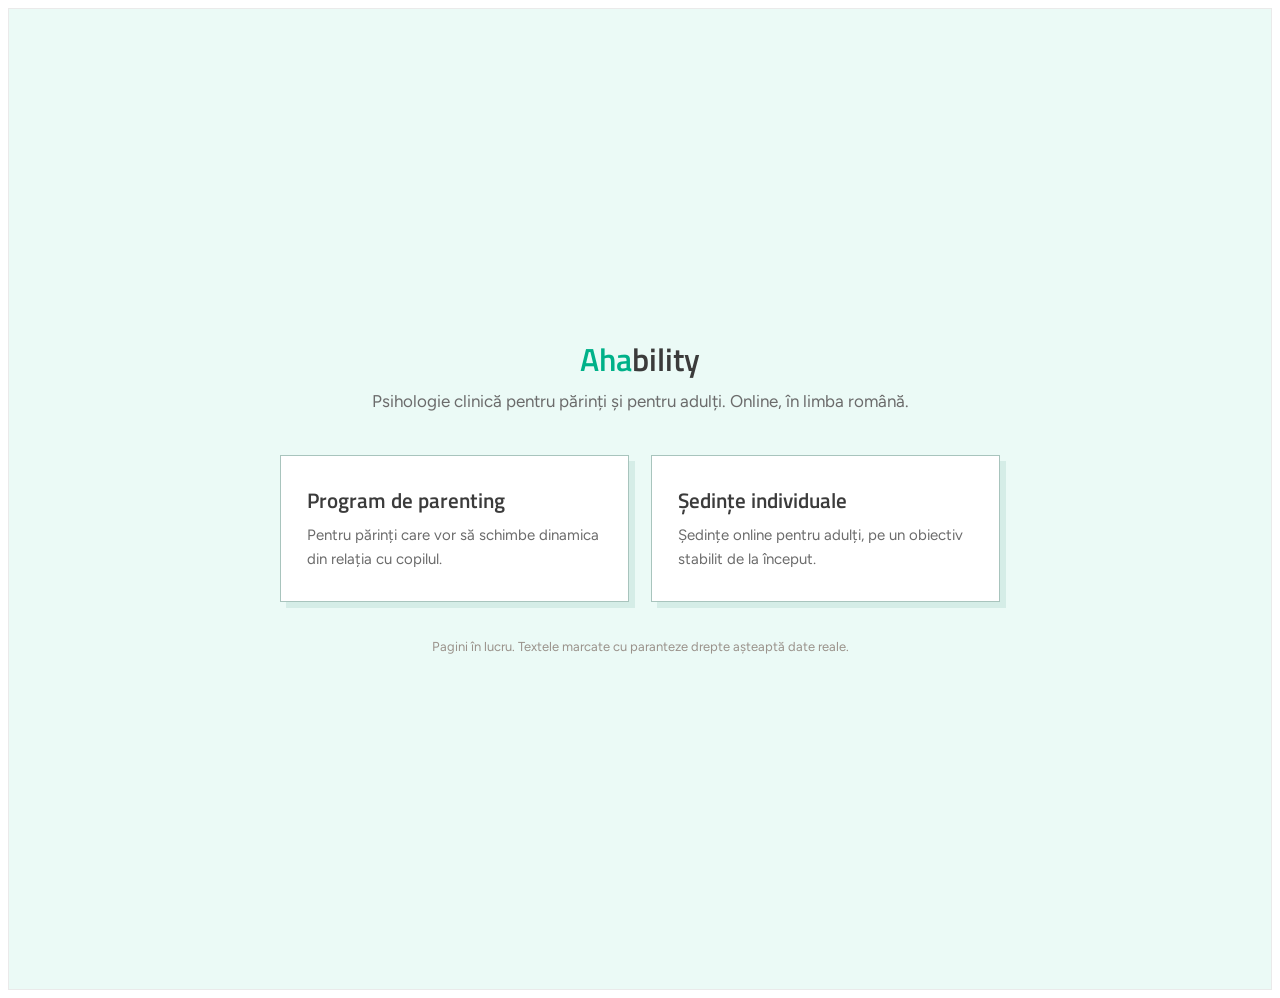
==== commit c5af63d2: "Give both landing pages matching URLs index.html became parenting.html, so neither page is the serve" ====
--- a/index.html
+++ b/index.html
@@ -3,661 +3,55 @@
 <head>
 <meta charset="UTF-8">
 <meta name="viewport" content="width=device-width, initial-scale=1">
-<title>Ahability &ndash; Landing page v2</title>
+<title>Ahability &ndash; pagini</title>
 
 <link rel="preconnect" href="https://fonts.googleapis.com">
 <link rel="preconnect" href="https://fonts.gstatic.com" crossorigin>
-<link href="https://fonts.googleapis.com/css2?family=Dancing+Script:wght@400;600;700&family=Titillium+Web:ital,wght@0,400;0,600;0,700;1,400&family=Figtree:ital,wght@0,400;0,500;0,600;0,700;1,400&display=swap" rel="stylesheet">
+<link href="https://fonts.googleapis.com/css2?family=Titillium+Web:wght@400;600&family=Figtree:wght@400;600&display=swap" rel="stylesheet">
+<link rel="stylesheet" href="style.css">
 
-<link href="https://cdn.jsdelivr.net/npm/bootstrap@5.3.3/dist/css/bootstrap.min.css" rel="stylesheet">
-<link rel="stylesheet" href="https://cdn.jsdelivr.net/npm/bootstrap-icons@1.11.3/font/bootstrap-icons.min.css">
+<style>
+  .hub{ min-height: 100vh; display: flex; align-items: center; justify-content: center;
+        background: var(--mint); padding: 40px 20px; }
+  .hub-inner{ width: 100%; max-width: 720px; text-align: center; }
+  .hub .logo{ font-size: 32px; line-height: 32px; display: inline-block; margin-bottom: 14px; }
+  .hub-lead{ font-family: var(--f-fig); font-size: 17px; line-height: 27px;
+             color: var(--ink-muted); margin: 0 0 40px; }
+  .hub-grid{ display: grid; grid-template-columns: 1fr 1fr; gap: 22px; }
+  .hub-card{ display: block; background: #fff; border: 1px solid var(--teal-soft-border);
+             box-shadow: 6px 6px 0 0 var(--teal-shadow-30); padding: 30px 26px;
+             text-align: left; text-decoration: none; transition: transform .2s, box-shadow .2s; }
+  .hub-card:hover{ transform: translate(-2px,-2px); box-shadow: 8px 8px 0 0 var(--teal-shadow-30); }
+  .hub-card h2{ font-family: var(--f-body); font-weight: 600; font-size: 21px; line-height: 29px;
+                color: var(--ink); margin: 0 0 8px; }
+  .hub-card p{ font-family: var(--f-fig); font-size: 15px; line-height: 24px;
+               color: var(--ink-muted); margin: 0; }
+  .hub-note{ font-family: var(--f-fig); font-size: 13px; line-height: 21px;
+             color: var(--ink-fine); margin: 34px 0 0; }
+  @media (max-width: 640px){ .hub-grid{ grid-template-columns: 1fr; } }
+</style>
+</head>
+<body>
 
-<link rel="stylesheet" href="style.css">
-</head>
-<body id="top">
+<main class="hub">
+  <div class="hub-inner">
+    <p class="logo">Aha<span>bility</span></p>
+    <p class="hub-lead">Psihologie clinic&#259; pentru p&#259;rin&#539;i &#537;i pentru adul&#539;i. Online, &icirc;n limba rom&acirc;n&#259;.</p>
 
-<!-- ================= NAVBAR ================= -->
-<nav class="navbar navbar-expand-lg site-navbar sticky-top">
-  <div class="container">
-    <span class="navbar-brand logo">Aha<span>bility</span></span>
-    <button class="navbar-toggler" type="button" data-bs-toggle="collapse" data-bs-target="#mainNav" aria-label="Meniu">
-      <span class="toggler-box"><i class="bi bi-list"></i><i class="bi bi-x-lg"></i></span>
-    </button>
-    <div class="collapse navbar-collapse" id="mainNav">
-      <ul class="navbar-nav ms-auto">
-        <li class="nav-item"><a class="nav-link" href="#despre">Despre</a></li>
-        <li class="nav-item"><a class="nav-link" href="#programul">Programul</a></li>
-        <li class="nav-item"><a class="nav-link" href="#cum-functioneaza">Cum func&#539;ioneaz&#259;</a></li>
-        <li class="nav-item"><a class="nav-link" href="#rezultate">Rezultate</a></li>
-        <li class="nav-item"><a class="nav-link" href="#intrebari">&Icirc;ntreb&#259;ri</a></li>
-        <li class="nav-item"><a class="nav-link" href="#ghid">Ghid</a></li>
-        <li class="nav-item nav-item-cta"><a class="nav-link" href="#pret">&Icirc;ncepe acum</a></li>
-      </ul>
-    </div>
-  </div>
-</nav>
-
-<!-- ================= 0 · HERO ================= -->
-<header class="sec sec-0 section-gradient-photo" id="hero" style="--bg-photo:url(images/hero-bg-texture.png)">
-  <div class="container">
-    <div class="g-row g-hero">
-      <div class="hero-img-col">
-        <div class="frame-wrap">
-          <img src="images/hero.png" alt="O mam&#259; &#537;i fiul ei z&acirc;mbind &icirc;mpreun&#259;" class="frame-image" loading="lazy">
-        </div>
-      </div>
-      <div class="hero-text-col">
-        <p class="eyebrow eyebrow-light">Pentru p&#259;rin&#539;ii care simt c&#259; &bdquo;nimic nu func&#539;ioneaz&#259;&quot;</p>
-        <h1 class="hero-title">Schimb&#259; dinamica &#537;i adu mai mult&#259; lini&#537;te &icirc;n rela&#539;ia cu copilul t&#259;u!</h1>
-        <div class="hero-img-inline">
-          <div class="frame-wrap">
-            <img src="images/hero.png" alt="" class="frame-image" loading="lazy">
-          </div>
-        </div>
-        <p class="hero-lead">Te ajut s&#259; &icirc;mbun&#259;t&#259;&#539;e&#537;ti rela&#539;ia p&#259;rinte-copil prin interven&#539;ii personalizate, clare &#537;i eficiente, f&#259;r&#259; &#539;ipete sau vinov&#259;&#539;ie.</p>
-        <div class="hero-btn-group">
-          <a href="#pret" class="btn-pill btn-white-pill">Vreau s&#259; schimb ceva</a>
-          <a href="#ghid" class="btn-pill btn-teal-solid"><i class="bi bi-download"></i>Descarc&#259; ghid</a>
-        </div>
-      </div>
-    </div>
-  </div>
-</header>
-
-<a href="#top" class="back-to-top"><i class="bi bi-arrow-up"></i></a>
-
-<!-- ================= 1 · PROBLEM RECOGNITION ================= -->
-<section class="sec sec-1 bg-white">
-  <div class="container text-center">
-    <p class="eyebrow">Te recuno&#537;ti &icirc;n aceste situa&#539;ii?</p>
-    <h2 class="section-title">Comportamente care te epuizeaz&#259;</h2>
-  </div>
-  <div class="container">
-    <div class="g-row g-5050 behavior-row">
-      <div class="behavior-grid">
-        <div class="behavior-cell">
-          <i class="bi bi-phone-fill behavior-icon"></i>
-          <p class="behavior-title">Dependen&#539;a de ecrane</p>
-          <p class="behavior-text">Cereri constante, crize c&acirc;nd spui &bdquo;nu&quot;</p>
-        </div>
-        <div class="behavior-cell">
-          <i class="bi bi-x-octagon-fill behavior-icon"></i>
-          <p class="behavior-title">Opozi&#539;ie &#537;i refuz</p>
-          <p class="behavior-text">&bdquo;Nu vreau!&quot;, &bdquo;Nu fac!&quot;</p>
-        </div>
-        <div class="behavior-cell">
-          <i class="bi bi-book-fill behavior-icon"></i>
-          <p class="behavior-title">Refuzul temelor</p>
-          <p class="behavior-text">Lupte zilnice pentru orice sarcin&#259;</p>
-        </div>
-        <div class="behavior-cell">
-          <i class="bi bi-emoji-tear-fill behavior-icon"></i>
-          <p class="behavior-title">Pl&acirc;ns la desp&#259;r&#539;ire</p>
-          <p class="behavior-text">Anxietate &#537;i ag&#259;&#539;are excesiv&#259;</p>
-        </div>
-        <div class="behavior-cell behavior-cell-wide">
-          <i class="bi bi-lightning-charge-fill behavior-icon"></i>
-          <p class="behavior-title">Conflicte frecvente</p>
-          <p class="behavior-text">Certuri care escaladeaz&#259; rapid</p>
-        </div>
-      </div>
-      <div>
-        <div class="dark-card"><div class="dark-card-inner">
-          <h3 class="dark-card-title">Ce au &icirc;n comun toate aceste comportamente?</h3>
-          <p class="dark-card-text"><br>Sunt men&#539;inute de un <span class="hl-orange">tipar rela&#539;ional repetitiv &icirc;ntre tine &#537;i copil</span> &ndash; un cerc &icirc;n care reac&#539;iile tale (chiar &#537;i cele &bdquo;corecte&quot;) pot &icirc;nt&#259;ri exact comportamentul pe care vrei s&#259;-l opre&#537;ti.<br><br><span class="hl-orange">Vestea bun&#259;:</span> c&acirc;nd schimbi un singur element din acest tipar, &icirc;ntreaga dinamic&#259; se transform&#259;. Aici intru eu &icirc;n scen&#259; &ndash; s&#259; te ajut s&#259; identifici exact ce men&#539;ine problema &#537;i s&#259; construim &icirc;mpreun&#259; o strategie clar&#259;, aplicabil&#259; imediat.</p>
-        </div></div>
-      </div>
-    </div>
-  </div>
-</section>
-
-<!-- ================= 2 · QUOTE BANNER ================= -->
-<section class="sec sec-2 section-gradient">
-  <div class="container">
-    <div class="g-row g-5050">
-      <div>
-        <div class="quote-box" style="--bg-photo:url(images/hero-4.png)">
-          <div class="quote-mark quote-mark-top"><i class="bi bi-quote"></i></div>
-          <h3 class="quote-box-text">Orice a&#537; &icirc;ncerca, nu func&#539;ioneaz&#259;. M&#259; simt pierdut &#537;i neputincios. Frecven&#539;a conflictelor cre&#537;te, copilul nu coopereaz&#259;, iar eu ajung s&#259; reac&#539;ionez &icirc;ntr-un mod care &icirc;mi provoac&#259; vinov&#259;&#539;ie &#537;i frustrare.</h3>
-          <div class="quote-mark quote-mark-bottom"><i class="bi bi-quote"></i></div>
-        </div>
-      </div>
-      <div class="text-center">
-        <p class="script-lg">Dac&#259; te reg&#259;se&#537;ti &icirc;n aceste cuvinte, <br>nu e&#537;ti singur/&#259;.</p>
-        <h1 class="banner-title">&#536;i exist&#259; <span class="hl-orange">o cale de ie&#537;ire</span> &ndash; una clar&#259;, structurat&#259; &#537;i aplicabil&#259; imediat.</h1>
-        <a href="#programul" class="btn-pill btn-teal-solid">Vreau s&#259; aflu mai multe</a>
-      </div>
-    </div>
-  </div>
-</section>
-
-<!-- ================= 3 · ABOUT LIANA ================= -->
-<section class="sec sec-3 bg-white" id="despre">
-  <div class="container">
-    <div class="g-row g-media">
-      <div>
-        <div class="media-frame media-frame-liana" style="--media:url(images/liana-portret.png)" role="img" aria-label="Liana, psiholog"></div>
-      </div>
-      <div class="media-copy">
-        <p class="eyebrow">Cine te ghideaz&#259;?</p>
-        <h2 class="section-title">Bun&#259;, sunt Liana!</h2>
-        <p class="body-text"><span class="hl-orange-solid">Mam&#259; &#537;i licen&#539;iat&#259; &icirc;n psihologie.</span> Am tr&#259;it &#537;i lucrat &icirc;n Rom&acirc;nia, Spania &#537;i Danemarca, &icirc;ntr-o familie interna&#539;ional&#259;, iar experien&#539;a de p&#259;rinte m-a ajutat s&#259; &icirc;n&#539;eleg <span class="hl-orange-solid">diferen&#539;a dintre teorie &#537;i realitatea de zi cu zi dintr-o cas&#259; cu copii</span>. &#536;tiu cum e s&#259; te implici &#537;i, totu&#537;i, s&#259; sim&#539;i c&#259; lucrurile nu se a&#537;az&#259;.<br><br>Sunt absolvent&#259; a Facult&#259;&#539;ii de Psihologie la Universitatea &bdquo;Babe&#537;-Bolyai&rdquo; din Cluj-Napoca, cu experien&#539;&#259; anterioar&#259; &icirc;n lucrul cu oamenii &#537;i roluri de management, &#537;i formare continu&#259; &icirc;n Compassionate Inquiry. Lucrez bazat pe <span class="hl-orange-solid">principii din psihologia cognitiv-comportamental&#259; &#537;i cercet&#259;ri recente</span>, direct pe <span class="hl-orange-solid">situa&#539;iile concrete din familia ta</span>. Cred &icirc;n rela&#539;ii &bdquo;orizontale&rdquo;, bazate pe respect, &icirc;ncredere &#537;i cooperare, &#537;i creez un spa&#539;iu cald &#537;i empatic, orientat spre ac&#539;iuni clare, care aduc mai mult echilibru &#537;i &icirc;ncredere &icirc;n rolul de p&#259;rinte.</p>
-      </div>
+    <div class="hub-grid">
+      <a class="hub-card" href="parenting.html">
+        <h2>Program de parenting</h2>
+        <p>Pentru p&#259;rin&#539;i care vor s&#259; schimbe dinamica din rela&#539;ia cu copilul.</p>
+      </a>
+      <a class="hub-card" href="sedinte-individuale.html">
+        <h2>&#536;edin&#539;e individuale</h2>
+        <p>&#536;edin&#539;e online pentru adul&#539;i, pe un obiectiv stabilit de la &icirc;nceput.</p>
+      </a>
     </div>
 
-    <div class="method-row">
-      <div class="accordion faq-accordion" id="methodAccordion1">
-        <div class="accordion-item">
-          <h4 class="accordion-header">
-            <button class="accordion-button collapsed" type="button" data-bs-toggle="collapse" data-bs-target="#m1">Modificare cognitiv-comportamental&#259;</button>
-          </h4>
-          <div id="m1" class="accordion-collapse collapse" data-bs-parent="#methodAccordion1">
-            <div class="accordion-body">
-              <p>Tehnici concrete &#537;i observabile: analiz&#259; func&#539;ional&#259;, shaping, prompting, &icirc;nt&#259;rire diferen&#539;iat&#259;, gestionarea consecin&#539;elor.<br><br><strong>Ce aduce: Strategii aplicabile imediat, rezultate m&#259;surabile, schimbare vizibil&#259; &icirc;n comportament.</strong></p>
-            </div>
-          </div>
-        </div>
-      </div>
-      <div class="accordion faq-accordion" id="methodAccordion2">
-        <div class="accordion-item">
-          <h4 class="accordion-header">
-            <button class="accordion-button collapsed" type="button" data-bs-toggle="collapse" data-bs-target="#m2">Interven&#539;ie strategic&#259; scurt&#259;</button>
-          </h4>
-          <div id="m2" class="accordion-collapse collapse" data-bs-parent="#methodAccordion2">
-            <div class="accordion-body">
-              <p>Logica schimb&#259;rii rapide: &icirc;ntreruperea patternurilor disfunc&#539;ionale, redefinirea problemei, calibrare precis&#259;.<br><br><strong>Ce aduce: Eficien&#539;&#259; &icirc;n timp, focus pe solu&#539;ii, evitarea rezisten&#539;ei la schimbare.</strong></p>
-            </div>
-          </div>
-        </div>
-      </div>
-      <div class="accordion faq-accordion" id="methodAccordion3">
-        <div class="accordion-item">
-          <h4 class="accordion-header">
-            <button class="accordion-button collapsed" type="button" data-bs-toggle="collapse" data-bs-target="#m3">Compassionate Inquiry</button>
-          </h4>
-          <div id="m3" class="accordion-collapse collapse" data-bs-parent="#methodAccordion3">
-            <div class="accordion-body">
-              <p>Prezen&#539;&#259; autentic&#259;, claritate, absen&#539;a judec&#259;&#539;ii, aten&#539;ie la emo&#539;iile &#537;i sensurile din spatele reac&#539;iilor.<br><br><strong>Ce aduce: Spa&#539;iu sigur pentru schimbare, flexibilitate psihologic&#259;, &icirc;n&#539;elegere profund&#259;.</strong></p>
-            </div>
-          </div>
-        </div>
-      </div>
-    </div>
+    <p class="hub-note">Pagini &icirc;n lucru. Textele marcate cu paranteze drepte a&#537;teapt&#259; date reale.</p>
   </div>
-</section>
+</main>
 
-<!-- ================= 4 · WHAT'S REALLY HAPPENING ================= -->
-<section class="sec sec-4 bg-mint">
-  <div class="container text-center">
-    <p class="eyebrow">Ce se &icirc;nt&acirc;mpl&#259; cu adev&#259;rat?!</p>
-    <h2 class="section-title">Problema nu e copilul. &#536;i nici tu.</h2>
-    <p class="body-text mint-lead">Problema este tiparul de interac&#539;iune care s-a format &icirc;ntre voi &ndash; un cerc &icirc;n care reac&#539;iile tale automate &#537;i comportamentul copilului se &icirc;nt&#259;resc reciproc, l&#259;s&acirc;ndu-te epuizat/&#259;, vinovat/&#259; &#537;i cu sentimentul c&#259; &bdquo;nu e&#537;ti un p&#259;rinte bun&quot;.<br><br>Iar adev&#259;rul este: <span class="hl-orange-bold">parenting-ul nu ar trebui s&#259; fie a&#537;a de greu</span>.</p>
-
-    <div class="cycle-row">
-      <div class="cycle-cell">
-        <div class="num-circle">1</div>
-        <p class="cycle-title">Comportamentul apare</p>
-        <p class="cycle-text">Copilul refuz&#259;, pl&acirc;nge, se opune sau cere ecrane. Tu reac&#539;ionezi &icirc;ntr-un mod care &#539;i se pare normal.</p>
-      </div>
-      <div class="cycle-cell">
-        <div class="num-circle">2</div>
-        <p class="cycle-title">Reac&#539;ia &icirc;nt&#259;re&#537;te</p>
-        <p class="cycle-text">F&#259;r&#259; s&#259; &#537;tii, reac&#539;ia ta (chiar &#537;i cea &bdquo;corect&#259;&quot;) poate &icirc;nt&#259;ri comportamentul pe care vrei s&#259;-l opre&#537;ti.</p>
-      </div>
-      <div class="cycle-cell">
-        <div class="num-circle">3</div>
-        <p class="cycle-title">Tiparul se repet&#259;</p>
-        <p class="cycle-text">Acela&#537;i scenariu, acelea&#537;i conflicte. Frustrare pentru am&acirc;ndoi. &#536;i senza&#539;ia c&#259; &bdquo;nimic nu merge&quot;.</p>
-      </div>
-    </div>
-
-    <p class="cycle-outro"><span class="hl-orange-bold">Vestea bun&#259;?</span> C&acirc;nd schimbi un singur element din acest tipar, &icirc;ntreaga dinamic&#259; se transform&#259;.</p>
-    <div class="arrow-wrap"><span class="down-arrow-circle"><i class="bi bi-arrow-down"></i></span></div>
-  </div>
-</section>
-
-<!-- ================= 5 · PROGRAM ================= -->
-<section class="sec sec-5 bg-white" id="programul">
-  <div class="container text-center">
-    <p class="eyebrow">Programul</p>
-    <h2 class="section-title">Interven&#539;ie scurt&#259;, rezultate vizibile</h2>
-  </div>
-  <div class="container">
-    <div class="g-row g-media-rev program-row">
-      <div class="media-copy">
-        <p class="body-text">Nu e nevoie de luni de terapie. Lucr&#259;m &#539;intit pe situa&#539;ia ta concret&#259;, identific&#259;m ce men&#539;ine problema &#537;i construim un plan de ac&#539;iune clar.</p>
-        <h3 class="list-lead">Ce prime&#537;ti:</h3>
-        <ul class="check-list">
-          <li><span class="li-text"><strong>&#536;edin&#539;a 1 &ndash; Analiz&#259; &#537;i claritate.</strong> Identific&#259;m tiparele de interac&#539;iune, reac&#539;iile automate &#537;i ce men&#539;ine dificultatea. Pleci cu direc&#539;ii clare de schimbare.</span></li>
-          <li><span class="li-text"><strong>Prime&#537;ti planul personalizat de interven&#539;ie.</strong> Prime&#537;ti un PDF structurat cu analiza comportamentului-&#539;int&#259;, strategii de schimbare, pa&#537;i concre&#539;i &#537;i reguli de aplicare. &Icirc;ncepi implementarea &#537;i monitorizarea progresului.</span></li>
-          <li><span class="li-text"><strong>&#536;edin&#539;a 2 &ndash; Evaluare &#537;i ajustare.</strong> Analiz&#259;m rezultatele, ajust&#259;m strategia &#537;i consolid&#259;m schimbarea pentru a gestiona autonom situa&#539;ii similare.</span></li>
-        </ul>
-        <a href="#pret" class="btn-pill btn-teal-solid">Vreau s&#259; m&#259; &icirc;nscriu</a>
-      </div>
-      <div>
-        <div class="media-frame media-frame-programul" style="--media:url(images/medalion-programul.png)" role="img" aria-label="P&#259;rin&#539;i mul&#539;umi&#539;i de rezultate"></div>
-      </div>
-    </div>
-  </div>
-</section>
-
-<!-- ================= 6 · SCRIPT BANNER ================= -->
-<section class="sec sec-6 section-gradient-photo" style="--bg-photo:url(images/section-bg-2.png)">
-  <div class="container text-center">
-    <p class="script-xl">C&acirc;nd p&#259;rintele &icirc;ncepe s&#259; perceap&#259; comportamentul copilului diferit, reac&#539;iile se schimb&#259;, iar rela&#539;ia se &icirc;mbun&#259;t&#259;&#539;e&#537;te.</p>
-  </div>
-</section>
-
-<!-- ================= 7 · HOW IT WORKS ================= -->
-<section class="sec sec-7 bg-mint" id="cum-functioneaza">
-  <div class="container">
-    <div class="g-row g-media">
-      <div>
-        <div class="media-frame media-frame-cumfunc" style="--media:url(images/medalion-cum-functioneaza.png)" role="img" aria-label="Familie pe trepte, simboliz&acirc;nd pa&#537;ii procesului"></div>
-      </div>
-      <div class="media-copy steps-copy">
-        <p class="eyebrow">Proces structurat</p>
-        <h2 class="section-title">Cum func&#539;ioneaz&#259;</h2>
-
-        <div class="step-row">
-          <div class="num-circle">1</div>
-          <div>
-            <p class="step-title">&Icirc;n&#539;elegem ce se &icirc;nt&acirc;mpl&#259;</p>
-            <p class="step-text">Analiz&#259;m situa&#539;iile concrete care se repet&#259;, reac&#539;iile automate &#537;i ce anume men&#539;ine dificultatea &icirc;n rela&#539;ia cu copilul t&#259;u.</p>
-          </div>
-        </div>
-        <div class="step-row">
-          <div class="num-circle">2</div>
-          <div>
-            <p class="step-title">Construim un plan personalizat</p>
-            <p class="step-text">Stabilim pa&#537;i clari &#537;i reguli de ac&#539;iune adaptate contextului t&#259;u, astfel &icirc;nc&acirc;t s&#259; &#537;tii exact cum s&#259; reac&#539;ionezi.</p>
-          </div>
-        </div>
-        <div class="step-row">
-          <div class="num-circle">3</div>
-          <div>
-            <p class="step-title">Schimbarea prinde contur</p>
-            <p class="step-text">Aplici planul &icirc;n via&#539;a de zi cu zi &#537;i &icirc;ncepi s&#259; observi diferen&#539;e reale &icirc;n interac&#539;iunile cu copilul t&#259;u.</p>
-          </div>
-        </div>
-        <div class="step-row">
-          <div class="num-circle">4</div>
-          <div>
-            <p class="step-title">Mai mult&#259; lini&#537;te &icirc;n rela&#539;ia cu copilul t&#259;u</p>
-            <p class="step-text">Ai mai mult&#259; claritate, mai pu&#539;ine conflicte &#537;i &icirc;ncredere c&#259; po&#539;i gestiona situa&#539;ii similare pe cont propriu.</p>
-          </div>
-        </div>
-      </div>
-    </div>
-    <div class="arrow-wrap text-center"><span class="down-arrow-circle"><i class="bi bi-arrow-down"></i></span></div>
-  </div>
-</section>
-
-<!-- ================= 8 · PRICING / CHECKOUT ================= -->
-<section class="sec sec-8 bg-white" id="pret">
-  <div class="container text-center">
-    <p class="eyebrow">&Icirc;ncepe acum</p>
-    <h2 class="section-title">Gata s&#259; schimbi ceva?</h2>
-    <p class="body-text">Rezerv&#259;-&#539;i locul &icirc;n program &#537;i prime&#537;ti imediat accesul la formularul de intake.</p>
-  </div>
-
-  <div class="container">
-    <div class="pricing-card">
-      <div class="pricing-grid">
-        <div class="pricing-left">
-          <div class="price-badge-row"><span class="badge-tag">Program Complet</span></div>
-          <h3 class="pricing-title">Interven&#539;ie Scurt&#259; pentru P&#259;rin&#539;i</h3>
-          <ul class="price-list">
-            <li><span class="check-icon">&#10003;</span> 2 &#537;edin&#539;e individuale online (60 min)</li>
-            <li><span class="check-icon">&#10003;</span> Formular de intake detaliat</li>
-            <li><span class="check-icon">&#10003;</span> Plan personalizat de interven&#539;ie (PDF)</li>
-            <li><span class="check-icon">&#10003;</span> Analiza comportamentului &#539;int&#259;</li>
-            <li><span class="check-icon">&#10003;</span> Strategii concrete de schimbare</li>
-            <li><span class="check-icon">&#10003;</span> Ghid de implementare &#537;i monitorizare</li>
-          </ul>
-          <div class="price-block">
-            <div class="early-bird-row"><span class="badge-early-bird"><img class="emoji" alt="⚡" src="https://s.w.org/images/core/emoji/17.0.2/svg/26a1.svg" decoding="async"> Early Bird -90%</span></div>
-            <div class="price-row">
-              <span class="price-old">1000 RON</span>
-              <span class="price-new">100 RON</span>
-            </div>
-            <p class="price-note">Ofert&#259; limitat&#259; &bull; Plat&#259; unic&#259;</p>
-          </div>
-        </div>
-        <div class="pricing-right">
-          <h5 class="pricing-form-title">Completeaz&#259; datele pentru rezervare</h5>
-          <form>
-            <div class="form-row">
-              <div class="form-group">
-                <label class="form-label">Prenume</label>
-                <input type="text" class="form-control" placeholder="Maria" required>
-              </div>
-              <div class="form-group">
-                <label class="form-label">Nume</label>
-                <input type="text" class="form-control" placeholder="Popescu" required>
-              </div>
-            </div>
-            <div class="form-group">
-              <label class="form-label">Email</label>
-              <input type="email" class="form-control" placeholder="maria@email.com" required>
-            </div>
-            <div class="form-group">
-              <label class="form-label">Telefon</label>
-              <input type="tel" class="form-control" placeholder="0740 123 456" required>
-            </div>
-
-            <div class="total-row">
-              <span class="total-left"><span class="total-label">Total de plat&#259;:</span><span class="discount-chip">-90%</span></span>
-              <span class="total-right">
-                <span class="price-old">1000 RON</span>
-                <span class="price-new">100 RON</span>
-              </span>
-            </div>
-
-            <div class="form-check gdpr-check">
-              <input class="form-check-input" type="checkbox" id="gdpr1" required>
-              <label class="form-check-label gdpr-label" for="gdpr1">
-                Sunt de acord cu <a href="#">Politica de confiden&#539;ialitate</a> &#537;i accept prelucrarea datelor personale conform GDPR.
-              </label>
-            </div>
-
-            <button type="submit" class="btn-pay"><span class="btn-icon"><img class="emoji" alt="💳" src="https://s.w.org/images/core/emoji/17.0.2/svg/1f4b3.svg" decoding="async"></span> Pl&#259;te&#537;te cu cardul</button>
-
-            <div class="trust-row">
-              <span><img class="emoji" alt="🔒" src="https://s.w.org/images/core/emoji/17.0.2/svg/1f512.svg" decoding="async"> SSL Securizat</span>
-              <span><img class="emoji" alt="💳" src="https://s.w.org/images/core/emoji/17.0.2/svg/1f4b3.svg" decoding="async"> Stripe</span>
-            </div>
-            <p class="pay-note">Plat&#259; securizat&#259;. Datele tale sunt protejate.</p>
-          </form>
-        </div>
-      </div>
-    </div>
-
-    <p class="after-form-note text-center">
-      Dup&#259; completarea formularului, te voi contacta pentru a programa prima &#537;edin&#539;&#259;.<br>
-      Dac&#259; nu putem lucra &icirc;mpreun&#259; din orice motiv, prime&#537;ti banii &icirc;napoi.
-    </p>
-  </div>
-</section>
-
-<!-- ================= 9 · EXPECTATIONS ================= -->
-<section class="sec sec-9 bg-mint" id="rezultate">
-  <div class="container text-center">
-    <p class="eyebrow">La ce s&#259; te a&#537;tep&#539;i</p>
-    <h2 class="section-title">Rezultate realiste dup&#259; program</h2>
-
-    <div class="expect-grid">
-      <div class="expect-cell">
-        <i class="bi bi-arrow-repeat expect-icon"></i>
-        <p class="expect-title">Mai pu&#539;ine conflicte</p>
-        <p class="expect-text">Tiparul se &icirc;ntrerupe, frecven&#539;a conflictelor scade vizibil</p>
-      </div>
-      <div class="expect-cell">
-        <i class="bi bi-hand-thumbs-up-fill expect-icon"></i>
-        <p class="expect-title">Cooperare mai u&#537;oar&#259;</p>
-        <p class="expect-text">Copilul r&#259;spunde diferit c&acirc;nd tu reac&#539;ionezi diferit</p>
-      </div>
-      <div class="expect-cell">
-        <i class="bi bi-shield-fill-check expect-icon"></i>
-        <p class="expect-title">&Icirc;ncredere &icirc;n tine</p>
-        <p class="expect-text">&#536;tii ce faci &#537;i de ce func&#539;ioneaz&#259;</p>
-      </div>
-      <div class="expect-cell">
-        <i class="bi bi-calendar-check-fill expect-icon"></i>
-        <p class="expect-title">Control asupra rutinei</p>
-        <p class="expect-text">Temele, ecranele, culcarea devin mai gestionabile</p>
-      </div>
-      <div class="expect-cell">
-        <i class="bi bi-tools expect-icon"></i>
-        <p class="expect-title">Instrumente clare</p>
-        <p class="expect-text">Ai un plan concret &#537;i &#537;tii cum s&#259;-l aplici</p>
-      </div>
-      <div class="expect-cell">
-        <i class="bi bi-arrow-up-circle-fill expect-icon"></i>
-        <p class="expect-title">Autonomie pe termen lung</p>
-        <p class="expect-text">Po&#539;i gestiona singur/&#259; provoc&#259;rile viitoare</p>
-      </div>
-    </div>
-    <div class="arrow-wrap"><span class="down-arrow-circle"><i class="bi bi-arrow-down"></i></span></div>
-  </div>
-</section>
-
-<!-- ================= 10 · TIMELINE ================= -->
-<section class="sec sec-10 bg-white">
-  <div class="container text-center">
-    <p class="eyebrow">Evolu&#539;ia &icirc;n timp</p>
-    <h2 class="section-title">C&acirc;nd vei vedea rezultate?</h2>
-  </div>
-  <div class="container">
-    <div class="timeline-grid">
-      <div class="timeline-cell"><div>
-        <p class="timeline-title">S&#259;pt&#259;m&acirc;na 1</p>
-        <p class="timeline-text">Dup&#259; prima &#537;edin&#539;&#259;: Vei avea claritate asupra tiparului rela&#539;ional &#537;i vei primi primele direc&#539;ii concrete. Vei &icirc;ncepe s&#259; observi altfel interac&#539;iunile cu copilul.</p>
-      </div></div>
-      <div class="timeline-cell"><div>
-        <p class="timeline-title">S&#259;pt&#259;m&acirc;nile 2-3</p>
-        <p class="timeline-text">Prime&#537;ti planul personalizat &#537;i &icirc;ncepi implementarea strategiilor. Multe familii observ&#259; primele schimb&#259;ri vizibile &icirc;n aceast&#259; perioad&#259; &ndash; frecven&#539;a conflictelor scade, copilul coopereaz&#259; mai u&#537;or.</p>
-      </div></div>
-      <div class="timeline-cell"><div>
-        <p class="timeline-title">S&#259;pt&#259;m&acirc;na 3-4</p>
-        <p class="timeline-text">&#536;edin&#539;a de follow-up: Evalu&#259;m ce a func&#539;ionat, ajust&#259;m strategia &#537;i consolid&#259;m schimbarea. Pleci cu &icirc;ncredere &#537;i autonomie &icirc;n gestionarea provoc&#259;rilor.</p>
-      </div></div>
-      <div class="timeline-cell"><div>
-        <p class="timeline-title">Pe termen lung</p>
-        <p class="timeline-text">Continui s&#259; aplici strategiile &#537;i s&#259; gestionezi autonom situa&#539;iile noi. Ai instrumentele necesare s&#259; men&#539;ii dinamica func&#539;ional&#259; &#537;i s&#259; previi revenirea la vechile tipare.</p>
-      </div></div>
-    </div>
-
-    <p class="timeline-note text-center">
-      Viteza schimb&#259;rii depinde de specificul situa&#539;iei &#537;i de consecven&#539;a ta &icirc;n aplicare.<br>
-      Majoritatea p&#259;rin&#539;ilor v&#259;d <span class="hl-orange-solid">&icirc;mbun&#259;t&#259;&#539;iri vizibile &icirc;n primele 2-3 s&#259;pt&#259;m&acirc;ni</span>.
-    </p>
-  </div>
-</section>
-
-<!-- ================= 11 · WARNING BANNER ================= -->
-<section class="sec sec-11 section-gradient-photo text-center" style="--bg-photo:url(images/hero-4.png)">
-  <div class="container">
-    <h2 class="script-warn">&#536;i dac&#259; a&#537;tep&#539;i prea mult?</h2>
-    <p class="banner-body">Tiparele de conflict nu se rezolv&#259; singure. Se ad&acirc;ncesc. Copilul cre&#537;te.<br>Distan&#539;a dintre voi se m&#259;re&#537;te. Vinov&#259;&#539;ia devine mai grea. Iar senza&#539;ia de neputin&#539;&#259; se instaleaz&#259;.<br><br>Dar nu trebuie s&#259; fie a&#537;a. Schimbarea poate &icirc;ncepe acum!</p>
-    <a href="#pret" class="btn-pill btn-white-pill">Nu l&#259;sa conflictele s&#259; se &icirc;nr&#259;ut&#259;&#539;easc&#259;!</a>
-  </div>
-</section>
-
-<!-- ================= 12 · WHAT IT IS / IS NOT ================= -->
-<section class="sec sec-12 bg-white">
-  <div class="container text-center">
-    <p class="eyebrow">A&#537;tept&#259;ri clare</p>
-    <h2 class="section-title">Ce este &#537;i ce NU este acest program</h2>
-  </div>
-  <div class="container">
-    <div class="fit-row">
-      <div>
-        <div class="fit-head">
-          <span class="icon-circle icon-circle-teal"><i class="bi bi-check-lg"></i></span>
-          <h3 class="list-heading">Este pentru tine dac&#259;:</h3>
-        </div>
-        <ul class="check-list fit-list">
-          <li><span class="li-text">Ai un copil &icirc;ntre 4 &#537;i 12 ani cu comportamente dificile &#537;i repetitive</span></li>
-          <li><span class="li-text">Vrei solu&#539;ii practice, personalizate, cu rezultate m&#259;surabile</span></li>
-          <li><span class="li-text">Sim&#539;i c&#259; ai &icirc;ncercat multe &#537;i nimic nu func&#539;ioneaz&#259;</span></li>
-          <li><span class="li-text">E&#537;ti dispus/&#259; s&#259; reflectezi la propriile reac&#539;ii &#537;i s&#259; &icirc;ncerci lucruri noi</span></li>
-          <li><span class="li-text">Accep&#539;i c&#259; schimbarea necesit&#259; implicarea ta, nu doar &bdquo;repararea&quot; copilului</span></li>
-          <li><span class="li-text">Cau&#539;i un proces structurat, empatic, orientat spre autonomie pe termen lung</span></li>
-        </ul>
-      </div>
-      <div>
-        <div class="fit-head">
-          <span class="icon-circle icon-circle-orange"><i class="bi bi-x-lg"></i></span>
-          <h3 class="list-heading">Acest program NU este:</h3>
-        </div>
-        <ul class="x-list fit-list">
-          <li><span class="li-text">Terapie de lung&#259; durat&#259; sau diagnostic</span></li>
-          <li><span class="li-text">Sfaturi generale de parenting</span></li>
-          <li><span class="li-text">Promisiunea unui &bdquo;copil perfect&quot;</span></li>
-          <li><span class="li-text">Solu&#539;ie universal&#259; pentru toate comportamentele</span></li>
-          <li><span class="li-text">Pentru situa&#539;ii de criz&#259;, traum&#259; sau abuz</span></li>
-          <li><span class="li-text">Un &bdquo;program minune&quot; care func&#539;ioneaz&#259; f&#259;r&#259; implicare</span></li>
-        </ul>
-      </div>
-    </div>
-  </div>
-</section>
-
-<!-- ================= 13 · FAQ ================= -->
-<section class="sec sec-13 bg-mint" id="intrebari">
-  <div class="container">
-    <div class="g-row g-5050 faq-row">
-      <div>
-        <p class="eyebrow">&Icirc;ntreb&#259;ri frecvente</p>
-        <h2 class="section-title">Dac&#259; ai dubii...</h2>
-        <p class="faq-lead">E normal s&#259; fii sceptic/&#259;. Mul&#539;i p&#259;rin&#539;i vin la mine dup&#259; ce au &icirc;ncercat alte abord&#259;ri care nu au func&#539;ionat. &Icirc;n&#539;eleg ezitarea.</p>
-      </div>
-      <div>
-        <div class="accordion faq-accordion" id="faqAccordion">
-          <div class="accordion-item">
-            <h4 class="accordion-header">
-              <button class="accordion-button collapsed" type="button" data-bs-toggle="collapse" data-bs-target="#f1">Am &icirc;ncercat multe. De ce ar fi diferit de data asta?</button>
-            </h4>
-            <div id="f1" class="accordion-collapse collapse" data-bs-parent="#faqAccordion">
-              <div class="accordion-body"><p>Diferen&#539;a e c&#259; nu &icirc;&#539;i dau sfaturi generale. Analiz&#259;m exact ce se &icirc;nt&acirc;mpl&#259; &icirc;n situa&#539;ia ta &ndash; ce declan&#537;eaz&#259; comportamentul, ce &icirc;l men&#539;ine, cum reac&#539;ionezi tu &#537;i de ce reac&#539;ia ta (chiar dac&#259; pare corect&#259;) poate &icirc;nt&#259;ri problema. Apoi construim o strategie precis&#259;, calibrat&#259; pe copilul t&#259;u &#537;i pe dinamica familiei tale.</p></div>
-            </div>
-          </div>
-          <div class="accordion-item">
-            <h4 class="accordion-header">
-              <button class="accordion-button collapsed" type="button" data-bs-toggle="collapse" data-bs-target="#f2">Copilul meu e &bdquo;diferit&quot; &ndash; cum &#537;tiu c&#259; va func&#539;iona?</button>
-            </h4>
-            <div id="f2" class="accordion-collapse collapse" data-bs-parent="#faqAccordion">
-              <div class="accordion-body"><p>Fiecare copil e diferit. De aceea nu folosesc re&#539;ete generice. Lucr&#259;m pe temperamentul copilului t&#259;u, pe v&acirc;rsta lui, pe contextul familiei. Principiile sunt universale (bazate pe cercetare), dar aplicarea e 100% personalizat&#259;.</p></div>
-            </div>
-          </div>
-          <div class="accordion-item">
-            <h4 class="accordion-header">
-              <button class="accordion-button collapsed" type="button" data-bs-toggle="collapse" data-bs-target="#f3">E cumva un &bdquo;program minune&quot;?</button>
-            </h4>
-            <div id="f3" class="accordion-collapse collapse" data-bs-parent="#faqAccordion">
-              <div class="accordion-body"><p>Nu. E un program bazat pe &#537;tiin&#539;&#259; &#537;i pe implicarea ta activ&#259;. Eu &icirc;&#539;i ofer claritate, structur&#259; &#537;i pa&#537;i concre&#539;i. Tu trebuie s&#259; aplici, s&#259; observi &#537;i s&#259; perseverezi. Schimbarea e posibil&#259;, dar necesit&#259; consecven&#539;&#259; &ndash; &#537;i eu sunt aici s&#259; te ghidez &icirc;n procesul acesta.</p></div>
-            </div>
-          </div>
-          <div class="accordion-item">
-            <h4 class="accordion-header">
-              <button class="accordion-button collapsed" type="button" data-bs-toggle="collapse" data-bs-target="#f4">Sunt eu problema? Trebuie s&#259; &bdquo;m&#259; repar&quot; pe mine?</button>
-            </h4>
-            <div id="f4" class="accordion-collapse collapse" data-bs-parent="#faqAccordion">
-              <div class="accordion-body"><p>Nu e vorba de &bdquo;vin&#259;&quot;. E vorba de a &icirc;n&#539;elege cum func&#539;ioneaz&#259; dinamica dintre tine &#537;i copil. Uneori, o mic&#259; ajustare &icirc;n modul &icirc;n care r&#259;spunzi poate avea un efect mare. Nu te voi judeca. Voi fi al&#259;turi de tine cu empatie &#537;i cu pa&#537;i clari.</p></div>
-            </div>
-          </div>
-          <div class="accordion-item">
-            <h4 class="accordion-header">
-              <button class="accordion-button collapsed" type="button" data-bs-toggle="collapse" data-bs-target="#f5">C&acirc;t dureaz&#259; p&acirc;n&#259; v&#259;d rezultate?</button>
-            </h4>
-            <div id="f5" class="accordion-collapse collapse" data-bs-parent="#faqAccordion">
-              <div class="accordion-body"><p>Multe familii observ&#259; schimb&#259;ri &icirc;n primele 1-2 s&#259;pt&#259;m&acirc;ni de aplicare. Dar depinde de consecven&#539;&#259; &#537;i de specificul situa&#539;iei. Programul e scurt tocmai pentru c&#259; lucr&#259;m &#539;intit &ndash; nu pierdem timp cu teorie, mergem direct la ac&#539;iune.</p></div>
-            </div>
-          </div>
-          <div class="accordion-item">
-            <h4 class="accordion-header">
-              <button class="accordion-button collapsed" type="button" data-bs-toggle="collapse" data-bs-target="#f6">Ce se &icirc;nt&acirc;mpl&#259; dup&#259; cele 2 &#537;edin&#539;e?</button>
-            </h4>
-            <div id="f6" class="accordion-collapse collapse" data-bs-parent="#faqAccordion">
-              <div class="accordion-body"><p>R&#259;m&acirc;i cu planul personalizat &#537;i cu abilit&#259;&#539;ile de a identifica &#537;i gestiona tiparele disfunc&#539;ionale. Scopul e s&#259; devii autonom/&#259;. Dac&#259; sim&#539;i nevoia de suport suplimentar, putem discuta op&#539;iuni &ndash; dar obiectivul principal e s&#259; nu mai ai nevoie de mine.</p></div>
-            </div>
-          </div>
-        </div>
-      </div>
-    </div>
-  </div>
-</section>
-
-<!-- ================= 14 · FREE RESOURCE ================= -->
-<section class="sec sec-14 bg-white" id="ghid">
-  <div class="container">
-    <div class="resource-inner">
-      <div class="resource-grid">
-        <div class="resource-left">
-          <p class="eyebrow">Grid gratuit</p>
-          <h1 class="resource-title">5 gre&#537;eli care &icirc;nt&#259;resc comportamentul dificil al copilului</h1>
-          <p class="resource-lead">Descoper&#259; reac&#539;iile automate pe care le ai (f&#259;r&#259; s&#259;-&#539;i dai seama) &#537;i care men&#539;in tiparul de conflict, &#537;i ce s&#259; faci &icirc;n schimb.</p>
-          <ul class="check-list guide-list">
-            <li><span class="li-text">Tiparele invizibile care alimenteaz&#259; conflictele</span></li>
-            <li><span class="li-text">Gre&#537;eala cu recompensele &#537;i pedepsele</span></li>
-            <li><span class="li-text">Cum s&#259; &icirc;ntrerupi cercul vicios</span></li>
-          </ul>
-          <form class="guide-form">
-            <div><input type="text" class="form-control" name="name" placeholder="Prenume"></div>
-            <div><input type="email" class="form-control" name="email" placeholder="Email"></div>
-            <div><button type="submit" class="btn-guide">Vreau ghidul</button></div>
-          </form>
-          <div class="form-check guide-check">
-            <input class="form-check-input" type="checkbox" id="gdpr2">
-            <label class="form-check-label guide-gdpr" for="gdpr2">Sunt de acord cu <a href="#" target="_blank">Politica de confiden&#539;ialitate</a> &#537;i accept prelucrarea datelor personale conform GDPR.</label>
-          </div>
-          <p class="text-fine"><i class="bi bi-shield-check"></i>Nu fac spam. Po&#539;i s&#259; te dezabonezi oric&acirc;nd.</p>
-        </div>
-        <div class="resource-right">
-          <img src="images/guide-cover.png" alt="Coperta ghidului: 5 gre&#537;eli care &icirc;nt&#259;resc comportamentul dificil al copilului" class="guide-cover" loading="lazy">
-        </div>
-      </div>
-    </div>
-  </div>
-</section>
-
-<!-- ================= 15 · CLOSING ================= -->
-<section class="sec sec-15 section-mint-photo text-center" style="--bg-photo:url(images/hero-bg-texture.png)">
-  <div class="container">
-    <p class="closing-text">Schimbarea nu vine din a &icirc;ncerca mai mult din acela&#537;i lucru. <br>Vine din a face altfel &ndash; strategic, informat &#537;i cu suport.</p>
-    <p class="script-closing">Sunt aici c&acirc;nd e&#537;ti preg&#259;tit/&#259;.</p>
-    <p class="script-sign">- Liana</p>
-  </div>
-</section>
-
-<!-- the live page ends with an empty 2px section -->
-<section class="sec-tail"></section>
-
-<!-- ================= FOOTER (identic pe ambele pagini) ================= -->
-<footer class="site-footer">
-  <div class="container">
-    <div class="footer-grid">
-      <div>
-        <p class="logo footer-logo">Aha<span>bility</span></p>
-        <p class="footer-tagline">Psihologie clinică pentru părinți și pentru adulți. Online, în limba română.</p>
-      </div>
-      <div>
-        <p class="footer-heading">Programe</p>
-        <ul class="footer-list">
-          <li><a href="index.html">Program de parenting</a></li>
-          <li><a href="sedinte-individuale.html">Ședințe individuale</a></li>
-          <li><a href="sedinte-individuale.html#jurnal">Jurnalul reacțiilor</a></li>
-        </ul>
-      </div>
-      <div>
-        <p class="footer-heading">Informații</p>
-        <ul class="footer-list">
-          <li><a href="#">Politica de confidențialitate</a></li>
-          <li><a href="#">Termeni și condiții</a></li>
-          <li><a href="#">Contact</a></li>
-        </ul>
-      </div>
-    </div>
-    <div class="footer-base">
-      <p class="footer-legal">Liana [NUME], psiholog clinician, treapta practicant, regim de supervizare. Atestat de liberă practică eliberat de Colegiul Psihologilor din România, cod [DE COMPLETAT].</p>
-      <p class="footer-legal">Ședințele se desfășoară exclusiv online. Nu ofer servicii de urgență. Dacă ești în criză, sună la 112.</p>
-      <p class="footer-copy">&copy; 2026 Ahability. Toate drepturile rezervate.</p>
-    </div>
-  </div>
-</footer>
-
-<script src="https://cdn.jsdelivr.net/npm/bootstrap@5.3.3/dist/js/bootstrap.bundle.min.js"></script>
-<script>
-/* the live menu closes itself when you pick a link */
-document.querySelectorAll("#mainNav .nav-link").forEach(function (link) {
-  link.addEventListener("click", function () {
-    var panel = document.getElementById("mainNav");
-    var toggler = document.querySelector(".navbar-toggler");
-    if (!panel || !toggler || toggler.offsetParent === null) return;
-    if (panel.classList.contains("show")) bootstrap.Collapse.getOrCreateInstance(panel).hide();
-  });
-});
-</script>
 </body>
 </html>
